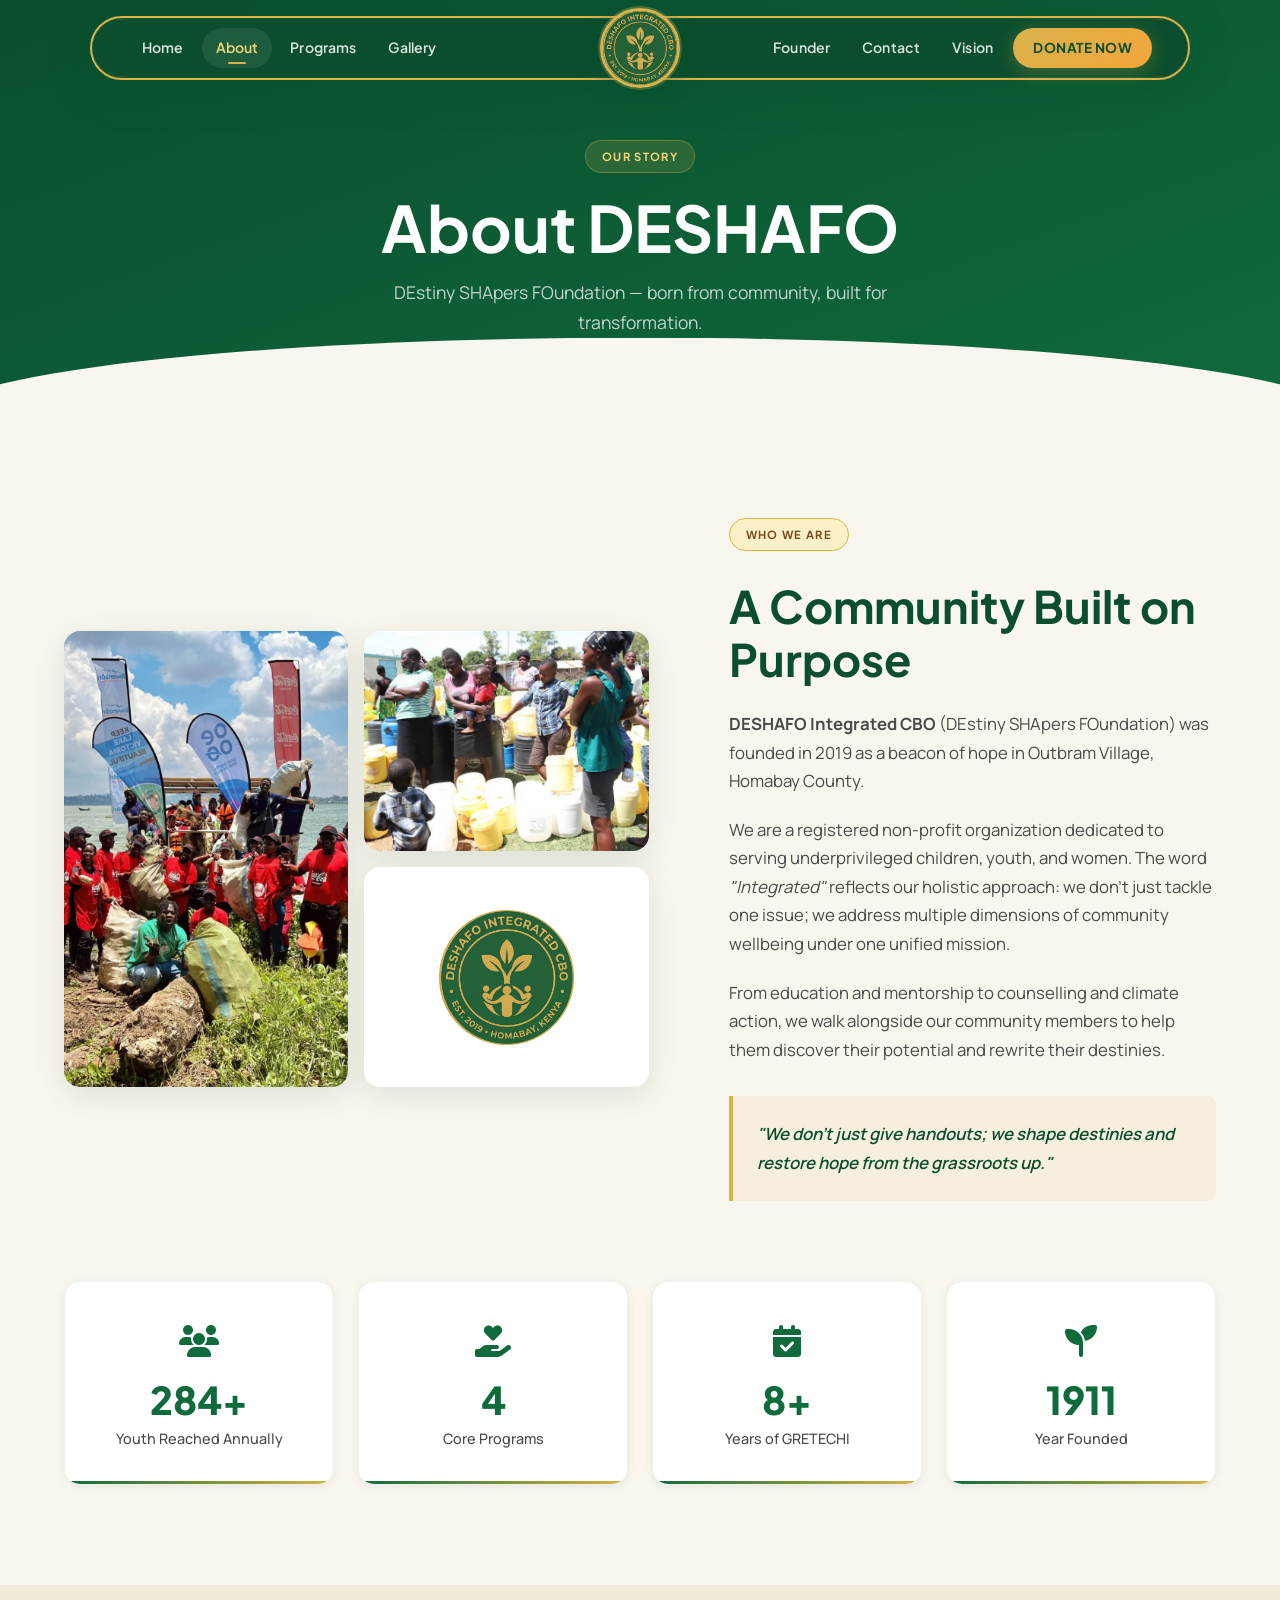
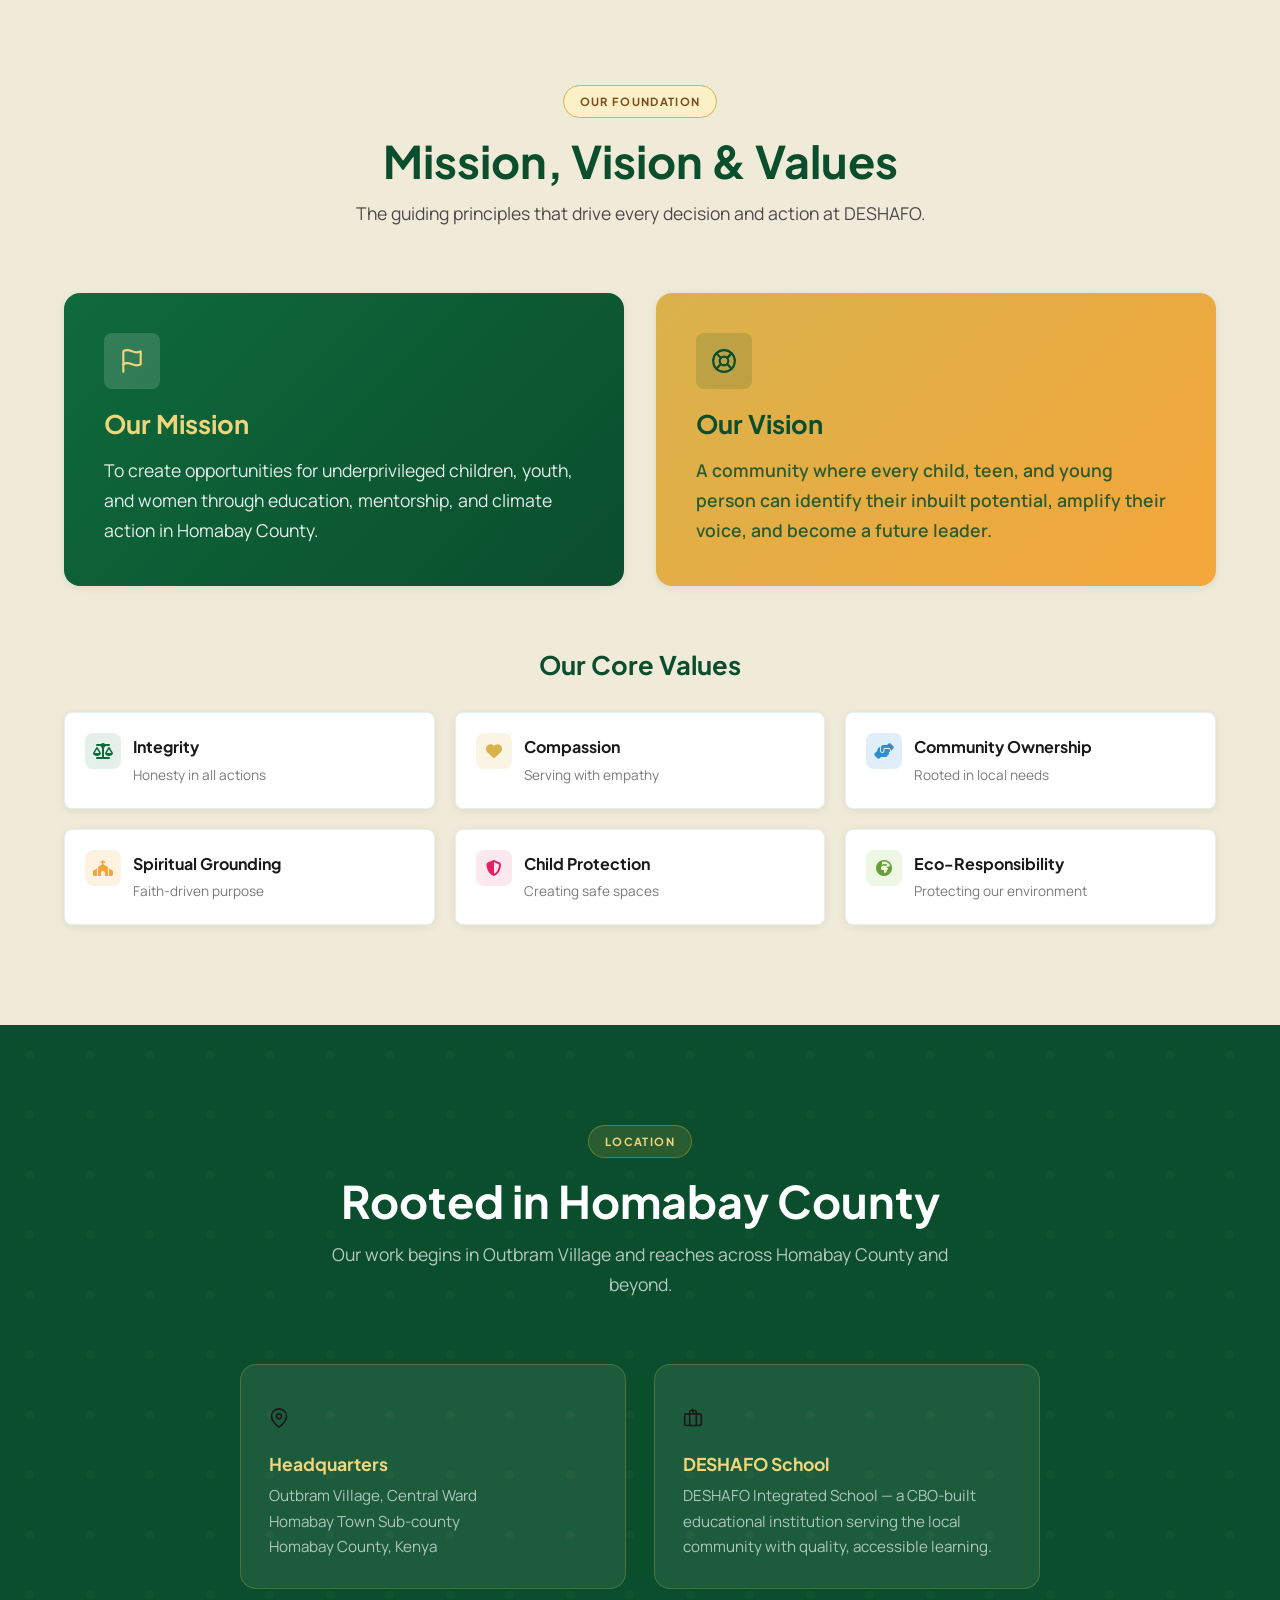
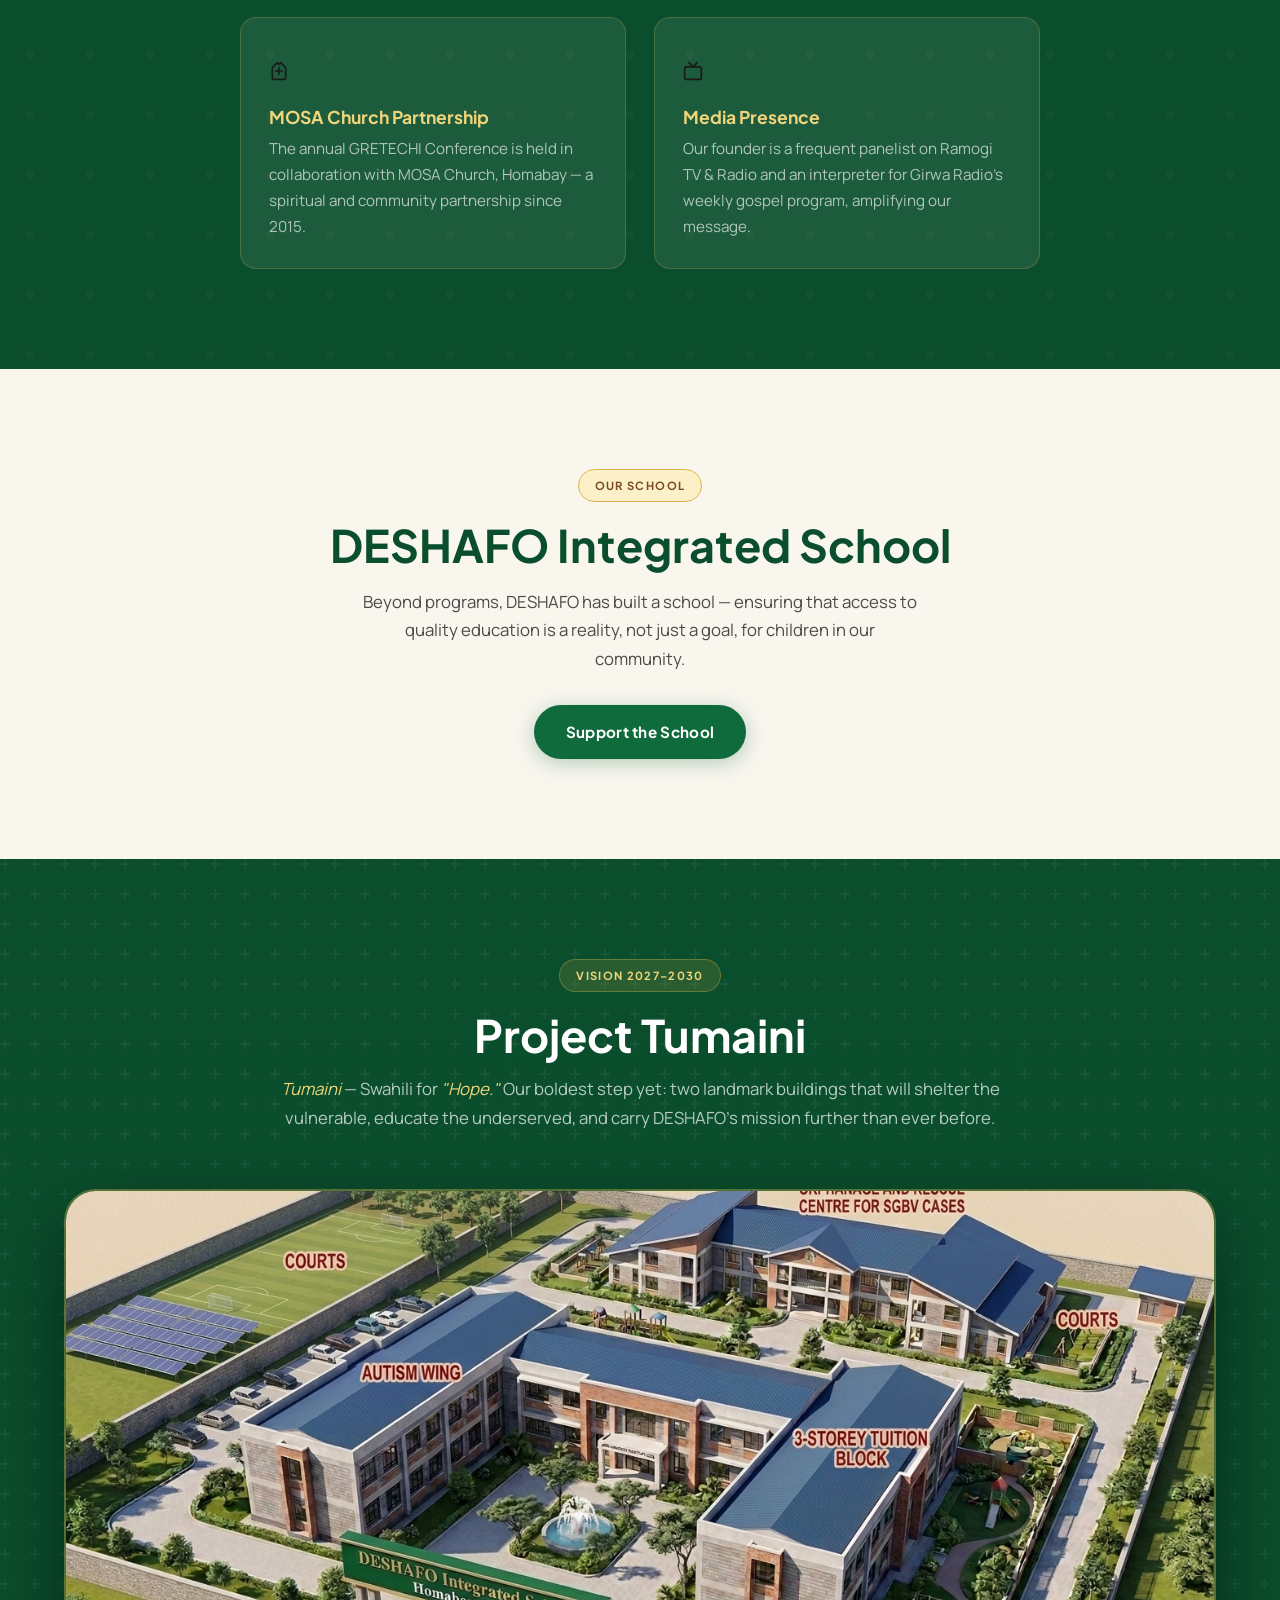
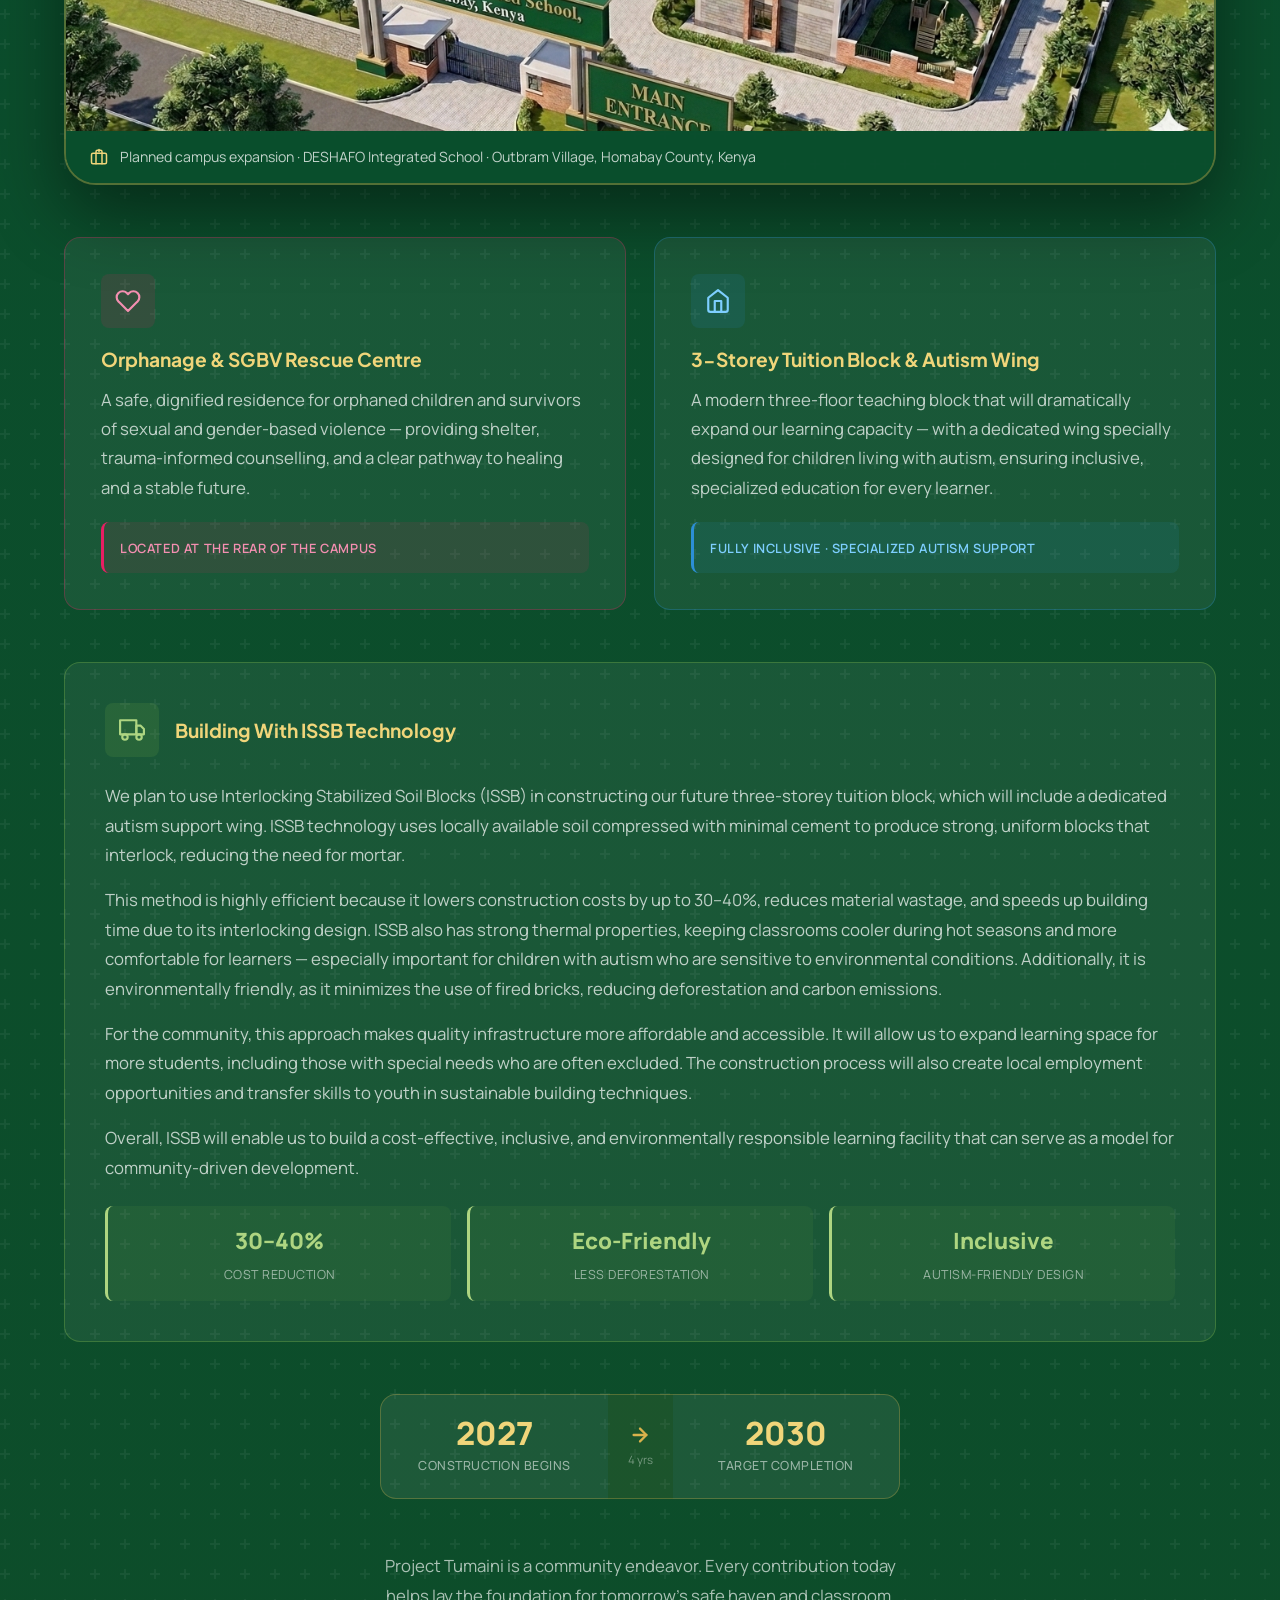
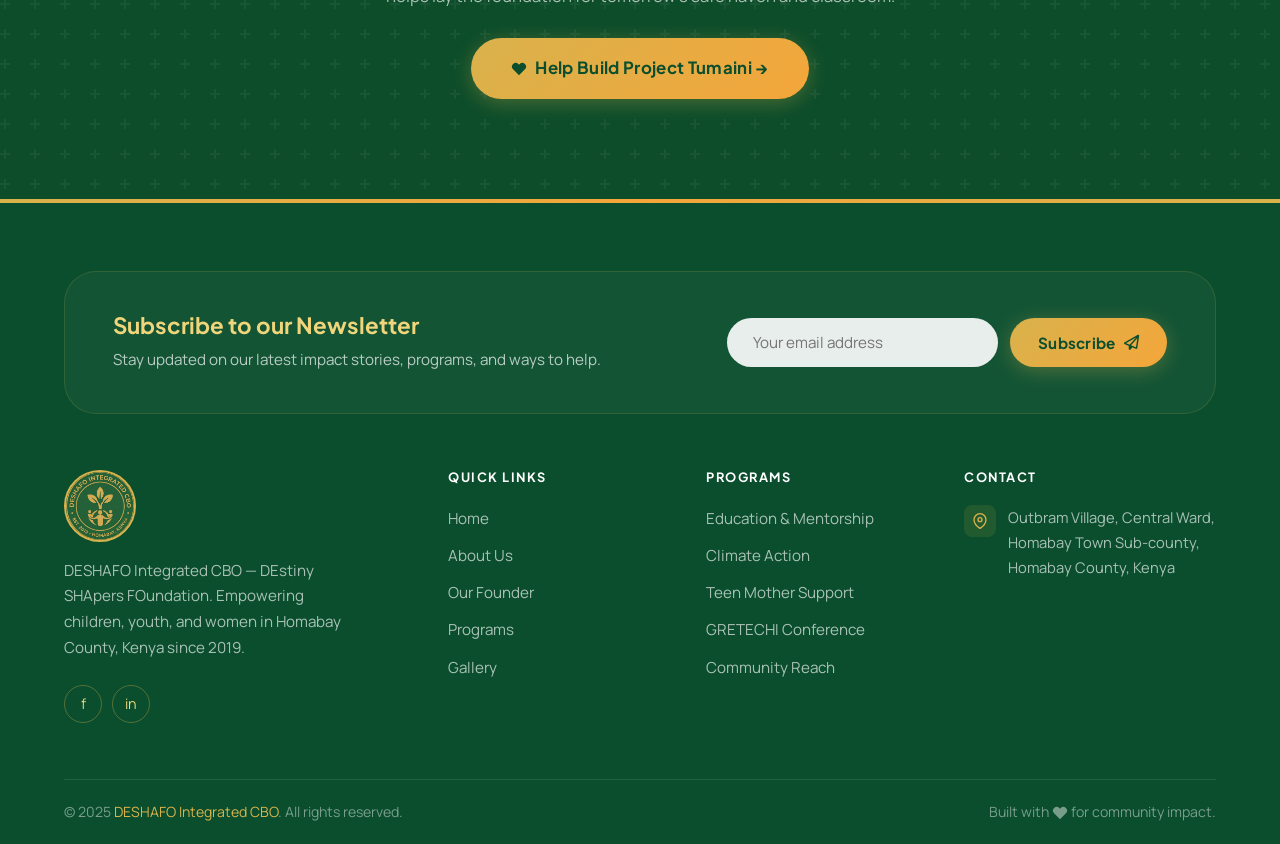
==== about.html @ aace39a4 "favicon" ====
<!DOCTYPE html>
<html lang="en">
<head>
  <meta charset="UTF-8" />
  <link rel="icon" type="image/png" href="assets/images/logo.png" />
  <meta name="viewport" content="width=device-width, initial-scale=1.0" />
  <title>About Us — DESHAFO Integrated CBO</title>
  <link rel="stylesheet" href="css/style.css?v=20250425" />
  <link rel="stylesheet" href="https://cdnjs.cloudflare.com/ajax/libs/font-awesome/6.5.0/css/all.min.css" integrity="sha512-Avb2QiuDEEvB4bZJYdft2mNjVShBftLdPG8FJ0V7irTLQ8Uo0qcPxh4Plq7G5tGm0rU+1SPhVotteLpBERwTkw==" crossorigin="anonymous" referrerpolicy="no-referrer" />
  <style>
    /* Mobile responsive overrides */
    @media (max-width: 768px) {
      .about-grid {
        grid-template-columns: 1fr !important;
        gap: 40px !important;
      }
      .about-img-wrap {
        order: -1;
        max-width: 400px;
        margin: 0 auto;
      }
      .polaroid-strip {
        gap: 10px;
      }
      .polaroid {
        width: 48%;
        transform: rotate(0) !important;
      }
      .polaroid-1, .polaroid-2, .polaroid-3 {
        margin: 0;
      }
      .about-text {
        text-align: left;
      }
      [style*="display:grid;grid-template-columns:repeat(3,1fr)"] {
        grid-template-columns: 1fr !important;
        gap: 16px !important;
      }
      [style*="display:grid;grid-template-columns:repeat(2,1fr)"] {
        grid-template-columns: 1fr !important;
        gap: 20px !important;
      }
      .tumaini-timeline {
        flex-direction: column !important;
      }
      .tumaini-timeline > div:first-child {
        border-radius: var(--radius-md) var(--radius-md) 0 0 !important;
        border-right: 1.5px solid rgba(217,178,76,0.3) !important;
        border-bottom: none !important;
      }
      .tumaini-timeline > div:last-child {
        border-radius: 0 0 var(--radius-md) var(--radius-md) !important;
        border-left: 1.5px solid rgba(217,178,76,0.3) !important;
        border-top: none !important;
      }
      .mission-card {
        padding: 24px 20px;
      }
      p {
        line-height: 1.7;
      }
    }
  </style>
</head>
<body>

<!-- NAVBAR -->
<div class="navbar-wrapper">
  <nav class="navbar">
    <div class="nav-left">
      <a href="index.html">Home</a>
      <a href="about.html" class="active">About</a>
      <a href="programs.html">Programs</a>
      <a href="gallery.html">Gallery</a>
    </div>
    <div class="nav-logo"><a href="index.html"><img src="assets/images/logo.png" alt="DESHAFO" /></a></div>
    <div class="nav-right">
      <a href="founder.html">Founder</a>
      <a href="contact.html">Contact</a>
      <a href="#vision">Vision</a>
    </div>
    <div class="nav-auth">
      <a href="donations.html" class="btn btn-gold" style="padding:8px 20px;font-size:0.85rem;text-transform:uppercase;letter-spacing:0.5px;">Donate Now</a>
    </div>
    <div class="hamburger"><span></span><span></span><span></span></div>
  </nav>
</div>
<div class="mobile-nav">
  <img src="assets/images/logo.png" alt="DESHAFO" class="mobile-nav-logo" />
  <a href="index.html">Home</a><a href="about.html">About Us</a><a href="programs.html">Programs</a>
  <a href="gallery.html">Gallery</a><a href="donations.html">Donate</a><a href="contact.html">Contact</a>
  <a href="founder.html">Our Founder</a>
  <a href="#vision">Vision</a>
</div>

<!-- PAGE HEADER -->
<div class="page-header">
  <div class="container">
    <span class="badge">Our Story</span>
    <h1>About DESHAFO</h1>
    <p>DEstiny SHApers FOundation — born from community, built for transformation.</p>
  </div>
</div>

<!-- WHAT IS DESHAFO -->
<section class="section-pad" style="background:var(--ivory);">
  <div class="container">
    <div class="about-grid">
      <div class="about-images-wrap reveal">
        <div class="about-img-card large">
          <img src="assets/images/deshafoteens.jpeg" alt="Community Action" />
          <div class="img-overlay"><span class="img-tag">Community Action</span></div>
        </div>
        <div class="about-img-card">
          <img src="assets/images/community2.jpeg" alt="Water Project" />
          <div class="img-overlay"><span class="img-tag">Water Security</span></div>
        </div>
        <div class="about-img-card brand-logo" style="background:var(--white);display:flex;align-items:center;justify-content:center;">
          <img src="assets/images/logo.png" alt="DESHAFO Logo" style="width:70%;height:auto;object-fit:contain;" />
        </div>
      </div>
      <div class="about-text reveal reveal-delay-1">
        <span class="badge">Who We Are</span>
        <h2>A Community Built on Purpose</h2>
        <p><strong>DESHAFO Integrated CBO</strong> (DEstiny SHApers FOundation) was founded in 2019 as a beacon of hope in Outbram Village, Homabay County.</p>
        <p>We are a registered non-profit organization dedicated to serving underprivileged children, youth, and women. The word <em>"Integrated"</em> reflects our holistic approach: we don't just tackle one issue; we address multiple dimensions of community wellbeing under one unified mission.</p>
        <p>From education and mentorship to counselling and climate action, we walk alongside our community members to help them discover their potential and rewrite their destinies.</p>
        <div style="margin-top:32px;padding:24px;background:rgba(217,178,76,0.1);border-left:4px solid var(--gold);border-radius:0 var(--radius-sm) var(--radius-sm) 0;">
          <p style="margin:0;font-size:1.05rem;color:var(--green-deep);font-style:italic;font-weight:600;">"We don't just give handouts; we shape destinies and restore hope from the grassroots up."</p>
        </div>
      </div>
    </div>

    <!-- Impact Stats -->
    <div class="impact-grid reveal" style="margin-top: 80px;">
      <div class="impact-card" style="padding:32px 20px;">
        <div class="i-icon" style="color:var(--green);font-size:2rem;margin-bottom:12px;"><i class="fa-solid fa-users"></i></div>
        <div class="i-num count-up" data-target="300" data-suffix="+">300+</div>
        <div class="i-label">Youth Reached Annually</div>
      </div>
      <div class="impact-card" style="padding:32px 20px;">
        <div class="i-icon" style="color:var(--green);font-size:2rem;margin-bottom:12px;"><i class="fa-solid fa-hand-holding-heart"></i></div>
        <div class="i-num count-up" data-target="5" data-suffix="">5</div>
        <div class="i-label">Core Programs</div>
      </div>
      <div class="impact-card" style="padding:32px 20px;">
        <div class="i-icon" style="color:var(--green);font-size:2rem;margin-bottom:12px;"><i class="fa-solid fa-calendar-check"></i></div>
        <div class="i-num count-up" data-target="9" data-suffix="+">9+</div>
        <div class="i-label">Years of GRETECHI</div>
      </div>
      <div class="impact-card" style="padding:32px 20px;">
        <div class="i-icon" style="color:var(--green);font-size:2rem;margin-bottom:12px;"><i class="fa-solid fa-seedling"></i></div>
        <div class="i-num count-up" data-target="2019" data-suffix="">2019</div>
        <div class="i-label">Year Founded</div>
      </div>
    </div>
  </div>
</section>

<!-- MISSION, VISION, VALUES -->
<section class="section-pad" style="background:var(--ivory-dark);">
  <div class="container">
    <div class="section-header reveal">
      <span class="badge">Our Foundation</span>
      <h2>Mission, Vision &amp; Values</h2>
      <p>The guiding principles that drive every decision and action at DESHAFO.</p>
    </div>
    
    <!-- Mission & Vision (2 Columns) -->
     <div style="display:grid;grid-template-columns:repeat(2,1fr);gap:32px;margin-bottom:64px;">
       <div class="mission-card reveal reveal-delay-1" style="background:linear-gradient(135deg, var(--green) 0%, var(--green-deep) 100%);color:var(--white);border:none;padding:40px;">
         <div class="card-icon" style="background:rgba(255,255,255,0.15);color:var(--gold-light);"><svg xmlns="http://www.w3.org/2000/svg" width="28" height="28" viewBox="0 0 24 24" fill="none" stroke="currentColor" stroke-width="2" stroke-linecap="round" stroke-linejoin="round"><path d="M4 15s1-1 4-1 5 2 8 2 4-1 4-1V3s-1 1-4 1-5-2-8-2-4 1-4 1z"/><line x1="4" y1="22" x2="4" y2="15"/></svg></div>
         <h3 style="color:var(--gold-light);font-size:1.6rem;margin-bottom:16px;">Our Mission</h3>
         <p style="color:rgba(255,255,255,0.9);font-size:1.1rem;line-height:1.7;">To create opportunities for underprivileged children, youth, and women through education, mentorship, and climate action in Homabay County.</p>
       </div>
       <div class="mission-card reveal reveal-delay-2" style="background:linear-gradient(135deg, var(--gold) 0%, var(--orange) 100%);color:var(--green-deep);border:none;padding:40px;">
         <div class="card-icon" style="background:rgba(10,78,45,0.15);color:var(--green-deep);"><svg xmlns="http://www.w3.org/2000/svg" width="28" height="28" viewBox="0 0 24 24" fill="none" stroke="currentColor" stroke-width="2" stroke-linecap="round" stroke-linejoin="round"><circle cx="12" cy="12" r="10"/><circle cx="12" cy="12" r="4"/><line x1="4.93" y1="4.93" x2="9.17" y2="9.17"/><line x1="14.83" y1="14.83" x2="19.07" y2="19.07"/><line x1="14.83" y1="9.17" x2="19.07" y2="4.93"/><line x1="14.83" y1="9.17" x2="18.36" y2="5.64"/><line x1="4.93" y1="19.07" x2="9.17" y2="14.83"/></svg></div>
         <h3 style="color:var(--green-deep);font-size:1.6rem;margin-bottom:16px;">Our Vision</h3>
         <p style="color:rgba(10,78,45,0.85);font-size:1.1rem;font-weight:600;line-height:1.7;">A community where every child, teen, and young person can identify their inbuilt potential, amplify their voice, and become a future leader.</p>
       </div>
     </div>
     
     <!-- Core Values -->
     <h3 class="reveal" style="text-align:center;margin-bottom:32px;font-size:1.6rem;color:var(--green-deep);">Our Core Values</h3>
     <div style="display:grid;grid-template-columns:repeat(3,1fr);gap:20px;" class="reveal reveal-delay-3">
        <div class="about-value-item" style="padding:20px;">
          <div class="v-icon" style="background:rgba(15,106,60,0.1);color:var(--green);"><i class="fa-solid fa-scale-balanced"></i></div>
          <div><strong style="font-size:1rem;">Integrity</strong><span style="font-size:0.85rem;">Honesty in all actions</span></div>
        </div>
        <div class="about-value-item" style="padding:20px;">
          <div class="v-icon" style="background:rgba(217,178,76,0.15);color:var(--gold);"><i class="fa-solid fa-heart"></i></div>
          <div><strong style="font-size:1rem;">Compassion</strong><span style="font-size:0.85rem;">Serving with empathy</span></div>
        </div>
        <div class="about-value-item" style="padding:20px;">
          <div class="v-icon" style="background:rgba(44,143,214,0.15);color:var(--blue);"><i class="fa-solid fa-handshake-angle"></i></div>
          <div><strong style="font-size:1rem;">Community Ownership</strong><span style="font-size:0.85rem;">Rooted in local needs</span></div>
        </div>
        <div class="about-value-item" style="padding:20px;">
          <div class="v-icon" style="background:rgba(244,166,58,0.15);color:var(--orange);"><i class="fa-solid fa-church"></i></div>
          <div><strong style="font-size:1rem;">Spiritual Grounding</strong><span style="font-size:0.85rem;">Faith-driven purpose</span></div>
        </div>
        <div class="about-value-item" style="padding:20px;">
          <div class="v-icon" style="background:rgba(233,30,99,0.1);color:#e91e63;"><i class="fa-solid fa-shield-halved"></i></div>
          <div><strong style="font-size:1rem;">Child Protection</strong><span style="font-size:0.85rem;">Creating safe spaces</span></div>
        </div>
        <div class="about-value-item" style="padding:20px;">
          <div class="v-icon" style="background:rgba(139,195,74,0.15);color:#689f38;"><i class="fa-solid fa-earth-africa"></i></div>
          <div><strong style="font-size:1rem;">Eco-Responsibility</strong><span style="font-size:0.85rem;">Protecting our environment</span></div>
        </div>
     </div>
  </div>
</section>

<!-- WHERE WE OPERATE -->
<section class="section-pad founder-section">
  <div class="container" style="position:relative;z-index:1;">
    <div class="section-header reveal" style="text-align:center;max-width:640px;margin:0 auto 64px;">
      <span class="badge" style="background:rgba(217,178,76,0.15);color:var(--gold-light);border-color:rgba(217,178,76,0.35);">Location</span>
      <h2 style="color:var(--white);">Rooted in Homabay County</h2>
      <p style="color:rgba(255,255,255,0.7);">Our work begins in Outbram Village and reaches across Homabay County and beyond.</p>
    </div>
    <div style="display:grid;grid-template-columns:repeat(2,1fr);gap:28px;max-width:800px;margin:0 auto;">
      <div style="background:rgba(255,255,255,0.08);border:1.5px solid rgba(217,178,76,0.25);border-radius:var(--radius-md);padding:28px;" class="reveal reveal-delay-1">
        <div style="font-size:1.8rem;margin-bottom:12px;"><svg xmlns="http://www.w3.org/2000/svg" width="20" height="20" viewBox="0 0 24 24" fill="none" stroke="currentColor" stroke-width="2" stroke-linecap="round" stroke-linejoin="round"><path d="M21 10c0 7-9 13-9 13s-9-6-9-13a9 9 0 0 1 18 0z"/><circle cx="12" cy="10" r="3"/></svg></div>
        <h4 style="color:var(--gold-light);margin-bottom:8px;">Headquarters</h4>
        <p style="color:rgba(255,255,255,0.65);font-size:0.95rem;">Outbram Village, Central Ward<br/>Homabay Town Sub-county<br/>Homabay County, Kenya</p>
      </div>
      <div style="background:rgba(255,255,255,0.08);border:1.5px solid rgba(217,178,76,0.25);border-radius:var(--radius-md);padding:28px;" class="reveal reveal-delay-2">
        <div style="font-size:1.8rem;margin-bottom:12px;"><svg xmlns="http://www.w3.org/2000/svg" width="20" height="20" viewBox="0 0 24 24" fill="none" stroke="currentColor" stroke-width="2" stroke-linecap="round" stroke-linejoin="round"><rect x="2" y="7" width="20" height="14" rx="2"/><path d="M16 21V5a2 2 0 0 0-2-2h-4a2 2 0 0 0-2 2v16"/><path d="M12 2v3"/></svg></div>
        <h4 style="color:var(--gold-light);margin-bottom:8px;">DESHAFO School</h4>
        <p style="color:rgba(255,255,255,0.65);font-size:0.95rem;">DESHAFO Integrated School — a CBO-built educational institution serving the local community with quality, accessible learning.</p>
      </div>
      <div style="background:rgba(255,255,255,0.08);border:1.5px solid rgba(217,178,76,0.25);border-radius:var(--radius-md);padding:28px;" class="reveal reveal-delay-3">
        <div style="font-size:1.8rem;margin-bottom:12px;"><svg xmlns="http://www.w3.org/2000/svg" width="20" height="20" viewBox="0 0 24 24" fill="none" stroke="currentColor" stroke-width="2" stroke-linecap="round" stroke-linejoin="round"><path d="M18 22H6a2 2 0 0 1-2-2V8l6-6 2 2 2-2 6 6v12a2 2 0 0 1-2 2z"/><path d="M12 8v8"/><path d="M8 12h8"/></svg></div>
        <h4 style="color:var(--gold-light);margin-bottom:8px;">MOSA Church Partnership</h4>
        <p style="color:rgba(255,255,255,0.65);font-size:0.95rem;">The annual GRETECHI Conference is held in collaboration with MOSA Church, Homabay — a spiritual and community partnership since 2015.</p>
      </div>
      <div style="background:rgba(255,255,255,0.08);border:1.5px solid rgba(217,178,76,0.25);border-radius:var(--radius-md);padding:28px;" class="reveal reveal-delay-4">
        <div style="font-size:1.8rem;margin-bottom:12px;"><svg xmlns="http://www.w3.org/2000/svg" width="20" height="20" viewBox="0 0 24 24" fill="none" stroke="currentColor" stroke-width="2" stroke-linecap="round" stroke-linejoin="round"><rect x="2" y="7" width="20" height="15" rx="2" ry="2"/><polyline points="17 2 12 7 7 2"/></svg></div>
        <h4 style="color:var(--gold-light);margin-bottom:8px;">Media Presence</h4>
        <p style="color:rgba(255,255,255,0.65);font-size:0.95rem;">Our founder is a frequent panelist on Ramogi TV &amp; Radio and an interpreter for Girwa Radio's weekly gospel program, amplifying our message.</p>
      </div>
    </div>
  </div>
</section>

<!-- DESHAFO SCHOOL CTA -->
<section class="section-pad" style="background:var(--ivory);">
  <div class="container" style="text-align:center;">
    <div class="reveal">
      <span class="badge">Our School</span>
      <h2>DESHAFO Integrated School</h2>
      <p style="max-width:560px;margin:16px auto 32px;">Beyond programs, DESHAFO has built a school — ensuring that access to quality education is a reality, not just a goal, for children in our community.</p>
      <a href="donations.html" class="btn btn-primary">Support the School</a>
    </div>
  </div>
</section>


<!-- PROJECT TUMAINI 2030 -->
<section  id="vision" class="section-pad" style="background:linear-gradient(180deg,var(--green-deep) 0%,#0d4d2a 100%);position:relative;overflow:hidden;">
  <div style="position:absolute;top:0;left:0;width:100%;height:100%;opacity:0.05;background:url('data:image/svg+xml,%3Csvg width=\'60\' height=\'60\' viewBox=\'0 0 60 60\' xmlns=\'http://www.w3.org/2000/svg\'%3E%3Cg fill=\'none\' fill-rule=\'evenodd\'%3E%3Cg fill=\'%23ffffff\' fill-opacity=\'1\'%3E%3Cpath d=\'M36 34v-4h-2v4h-4v2h4v4h2v-4h4v-2h-4zm0-30V0h-2v4h-4v2h4v4h2V6h4V4h-4zM6 34v-4H4v4H0v2h4v4h2v-4h4v-2H6zM6 4V0H4v4H0v2h4v4h2V6h4V4H6z\'/%3E%3C/g%3E%3C/g%3E%3C/svg%3E');pointer-events:none;"></div>

  <div class="container"  style="position:relative;z-index:1;">

    <!-- Section Header -->
    <div class="section-header reveal" style="text-align:center;max-width:720px;margin:0 auto 56px;">
      <span class="badge" style="background:rgba(217,178,76,0.15);color:var(--gold-light);border-color:rgba(217,178,76,0.35);">Vision 2027–2030</span>
      <h2 style="color:var(--white);">Project Tumaini</h2>
      <p style="color:rgba(255,255,255,0.7);font-size:1.05rem;line-height:1.75;"><em style="color:var(--gold-light);">Tumaini</em> — Swahili for <em style="color:var(--gold-light);">"Hope."</em> Our boldest step yet: two landmark buildings that will shelter the vulnerable, educate the underserved, and carry DESHAFO's mission further than ever before.</p>
    </div>

    <!-- Project Image -->
    <div class="reveal" style="border-radius:var(--radius-lg);overflow:hidden;border:2px solid rgba(217,178,76,0.35);margin-bottom:52px;box-shadow:0 28px 72px rgba(0,0,0,0.45);">
      <img src="assets/images/project.png" alt="Project Tumaini — Planned campus expansion for DESHAFO Integrated School, Homabay" style="width:100%;display:block;max-height:540px;object-fit:cover;" loading="lazy" />
      <div style="background:rgba(10,78,45,0.95);padding:14px 24px;display:flex;align-items:center;gap:12px;">
        <svg xmlns="http://www.w3.org/2000/svg" width="18" height="18" viewBox="0 0 24 24" fill="none" stroke="var(--gold-light)" stroke-width="2" stroke-linecap="round" stroke-linejoin="round" style="flex-shrink:0;"><rect x="2" y="7" width="20" height="14" rx="2"/><path d="M16 21V5a2 2 0 0 0-2-2h-4a2 2 0 0 0-2 2v16"/><path d="M12 2v3"/></svg>
        <span style="color:rgba(255,255,255,0.75);font-size:0.88rem;">Planned campus expansion · DESHAFO Integrated School · Outbram Village, Homabay County, Kenya</span>
      </div>
    </div>

    <!-- Two Building Cards -->
    <div style="display:grid;grid-template-columns:repeat(2,1fr);gap:28px;margin-bottom:52px;">

      <!-- Card 1: Orphanage & SGBV Rescue Centre -->
      <div class="reveal reveal-delay-1" style="background:rgba(255,255,255,0.06);border:1.5px solid rgba(233,30,99,0.3);border-radius:var(--radius-md);padding:36px;">
        <div style="width:54px;height:54px;background:rgba(233,30,99,0.12);border-radius:var(--radius-sm);display:flex;align-items:center;justify-content:center;margin-bottom:20px;">
          <svg xmlns="http://www.w3.org/2000/svg" width="26" height="26" viewBox="0 0 24 24" fill="none" stroke="#f48fb1" stroke-width="2" stroke-linecap="round" stroke-linejoin="round"><path d="M20.84 4.61a5.5 5.5 0 0 0-7.78 0L12 5.67l-1.06-1.06a5.5 5.5 0 0 0-7.78 7.78l1.06 1.06L12 21.23l7.78-7.78 1.06-1.06a5.5 5.5 0 0 0 0-7.78z"/></svg>
        </div>
        <h3 style="color:var(--gold-light);font-size:1.2rem;margin-bottom:14px;">Orphanage &amp; SGBV Rescue Centre</h3>
        <p style="color:rgba(255,255,255,0.72);line-height:1.75;margin-bottom:20px;">A safe, dignified residence for orphaned children and survivors of sexual and gender-based violence — providing shelter, trauma-informed counselling, and a clear pathway to healing and a stable future.</p>
        <div style="padding:12px 16px;background:rgba(233,30,99,0.1);border-radius:var(--radius-sm);border-left:3px solid #e91e63;">
          <span style="font-size:0.8rem;color:#f48fb1;font-weight:600;text-transform:uppercase;letter-spacing:0.6px;">Located at the rear of the campus</span>
        </div>
      </div>

      <!-- Card 2: 3-Storey Tuition Block & Autism Wing -->
      <div class="reveal reveal-delay-2" style="background:rgba(255,255,255,0.06);border:1.5px solid rgba(44,143,214,0.3);border-radius:var(--radius-md);padding:36px;">
        <div style="width:54px;height:54px;background:rgba(44,143,214,0.12);border-radius:var(--radius-sm);display:flex;align-items:center;justify-content:center;margin-bottom:20px;">
          <svg xmlns="http://www.w3.org/2000/svg" width="26" height="26" viewBox="0 0 24 24" fill="none" stroke="#7ecfff" stroke-width="2" stroke-linecap="round" stroke-linejoin="round"><path d="M3 9l9-7 9 7v11a2 2 0 0 1-2 2H5a2 2 0 0 1-2-2z"/><polyline points="9 22 9 12 15 12 15 22"/></svg>
        </div>
        <h3 style="color:var(--gold-light);font-size:1.2rem;margin-bottom:14px;">3-Storey Tuition Block &amp; Autism Wing</h3>
        <p style="color:rgba(255,255,255,0.72);line-height:1.75;margin-bottom:20px;">A modern three-floor teaching block that will dramatically expand our learning capacity — with a dedicated wing specially designed for children living with autism, ensuring inclusive, specialized education for every learner.</p>
        <div style="padding:12px 16px;background:rgba(44,143,214,0.1);border-radius:var(--radius-sm);border-left:3px solid var(--blue);">
          <span style="font-size:0.8rem;color:#7ecfff;font-weight:600;text-transform:uppercase;letter-spacing:0.6px;">Fully inclusive · Specialized autism support</span>
        </div>
      </div>
    </div>

    <!-- ISSB Construction Technology -->
    <div class="reveal" style="background:rgba(255,255,255,0.06);border:1.5px solid rgba(139,195,74,0.3);border-radius:var(--radius-md);padding:40px;margin-bottom:52px;">
      <div style="display:flex;align-items:center;gap:16px;margin-bottom:24px;">
        <div style="width:54px;height:54px;background:rgba(139,195,74,0.12);border-radius:var(--radius-sm);display:flex;align-items:center;justify-content:center;flex-shrink:0;">
          <svg xmlns="http://www.w3.org/2000/svg" width="26" height="26" viewBox="0 0 24 24" fill="none" stroke="#aed581" stroke-width="2" stroke-linecap="round" stroke-linejoin="round"><rect x="1" y="3" width="15" height="13"/><polygon points="16 8 20 8 23 11 23 16 16 16 16 8"/><circle cx="5.5" cy="18.5" r="2.5"/><circle cx="18.5" cy="18.5" r="2.5"/></svg>
        </div>
        <h3 style="color:var(--gold-light);font-size:1.2rem;margin:0;">Building With ISSB Technology</h3>
      </div>
      <p style="color:rgba(255,255,255,0.72);line-height:1.75;margin-bottom:16px;">We plan to use Interlocking Stabilized Soil Blocks (ISSB) in constructing our future three-storey tuition block, which will include a dedicated autism support wing. ISSB technology uses locally available soil compressed with minimal cement to produce strong, uniform blocks that interlock, reducing the need for mortar.</p>
      <p style="color:rgba(255,255,255,0.72);line-height:1.75;margin-bottom:16px;">This method is highly efficient because it lowers construction costs by up to 30–40%, reduces material wastage, and speeds up building time due to its interlocking design. ISSB also has strong thermal properties, keeping classrooms cooler during hot seasons and more comfortable for learners — especially important for children with autism who are sensitive to environmental conditions. Additionally, it is environmentally friendly, as it minimizes the use of fired bricks, reducing deforestation and carbon emissions.</p>
      <p style="color:rgba(255,255,255,0.72);line-height:1.75;margin-bottom:16px;">For the community, this approach makes quality infrastructure more affordable and accessible. It will allow us to expand learning space for more students, including those with special needs who are often excluded. The construction process will also create local employment opportunities and transfer skills to youth in sustainable building techniques.</p>
      <p style="color:rgba(255,255,255,0.72);line-height:1.75;margin-bottom:24px;">Overall, ISSB will enable us to build a cost-effective, inclusive, and environmentally responsible learning facility that can serve as a model for community-driven development.</p>
      <div style="display:grid;grid-template-columns:repeat(3,1fr);gap:16px;">
        <div style="padding:16px;background:rgba(139,195,74,0.08);border-radius:var(--radius-sm);border-left:3px solid #aed581;text-align:center;">
          <div style="font-size:1.4rem;font-weight:800;color:#aed581;">30–40%</div>
          <div style="font-size:0.78rem;color:rgba(255,255,255,0.55);margin-top:4px;text-transform:uppercase;letter-spacing:0.5px;">Cost Reduction</div>
        </div>
        <div style="padding:16px;background:rgba(139,195,74,0.08);border-radius:var(--radius-sm);border-left:3px solid #aed581;text-align:center;">
          <div style="font-size:1.4rem;font-weight:800;color:#aed581;">Eco-Friendly</div>
          <div style="font-size:0.78rem;color:rgba(255,255,255,0.55);margin-top:4px;text-transform:uppercase;letter-spacing:0.5px;">Less Deforestation</div>
        </div>
        <div style="padding:16px;background:rgba(139,195,74,0.08);border-radius:var(--radius-sm);border-left:3px solid #aed581;text-align:center;">
          <div style="font-size:1.4rem;font-weight:800;color:#aed581;">Inclusive</div>
          <div style="font-size:0.78rem;color:rgba(255,255,255,0.55);margin-top:4px;text-transform:uppercase;letter-spacing:0.5px;">Autism-Friendly Design</div>
        </div>
      </div>
    </div>

    <!-- Timeline bar -->
    <div class="reveal" style="display:flex;justify-content:center;align-items:stretch;margin-bottom:52px;max-width:520px;margin-left:auto;margin-right:auto;">
      <div style="flex:1;text-align:center;padding:22px 28px;background:rgba(255,255,255,0.07);border:1.5px solid rgba(217,178,76,0.3);border-right:none;border-radius:var(--radius-md) 0 0 var(--radius-md);">
        <div style="font-size:2rem;font-weight:800;color:var(--gold-light);line-height:1;">2027</div>
        <div style="font-size:0.78rem;color:rgba(255,255,255,0.55);margin-top:6px;font-weight:500;text-transform:uppercase;letter-spacing:0.5px;">Construction Begins</div>
      </div>
      <div style="display:flex;flex-direction:column;align-items:center;justify-content:center;padding:22px 20px;background:rgba(217,178,76,0.07);border-top:1.5px solid rgba(217,178,76,0.3);border-bottom:1.5px solid rgba(217,178,76,0.3);">
        <svg xmlns="http://www.w3.org/2000/svg" width="22" height="22" viewBox="0 0 24 24" fill="none" stroke="var(--gold)" stroke-width="2.5" stroke-linecap="round" stroke-linejoin="round"><line x1="5" y1="12" x2="19" y2="12"/><polyline points="12 5 19 12 12 19"/></svg>
        <div style="font-size:0.72rem;color:rgba(255,255,255,0.4);margin-top:4px;">4 yrs</div>
      </div>
      <div style="flex:1;text-align:center;padding:22px 28px;background:rgba(255,255,255,0.07);border:1.5px solid rgba(217,178,76,0.3);border-left:none;border-radius:0 var(--radius-md) var(--radius-md) 0;">
        <div style="font-size:2rem;font-weight:800;color:var(--gold-light);line-height:1;">2030</div>
        <div style="font-size:0.78rem;color:rgba(255,255,255,0.55);margin-top:6px;font-weight:500;text-transform:uppercase;letter-spacing:0.5px;">Target Completion</div>
      </div>
    </div>

    <!-- CTA -->
    <div class="reveal" style="text-align:center;">
      <p style="color:rgba(255,255,255,0.65);max-width:520px;margin:0 auto 28px;line-height:1.75;">Project Tumaini is a community endeavor. Every contribution today helps lay the foundation for tomorrow's safe haven and classroom.</p>
      <a href="donations.html" class="btn btn-gold" style="font-size:1.05rem;padding:16px 40px;">
        <svg xmlns="http://www.w3.org/2000/svg" width="16" height="16" viewBox="0 0 24 24" fill="currentColor" stroke="none" style="flex-shrink:0;"><path d="M20.84 4.61a5.5 5.5 0 0 0-7.78 0L12 5.67l-1.06-1.06a5.5 5.5 0 0 0-7.78 7.78l1.06 1.06L12 21.23l7.78-7.78 1.06-1.06a5.5 5.5 0 0 0 0-7.78z"/></svg>
        Help Build Project Tumaini →
      </a>
    </div>

  </div>
</section>

<!-- FOOTER -->
<footer>
  <div class="container">
    <div class="footer-newsletter reveal">
      <div class="footer-newsletter-text">
        <h3>Subscribe to our Newsletter</h3>
        <p>Stay updated on our latest impact stories, programs, and ways to help.</p>
      </div>
      <form action="https://formsubmit.co/deshafointergrated@gmail.com" method="POST" class="footer-newsletter-form">
        <input type="hidden" name="_subject" value="New Newsletter Subscriber!">
        <input type="text" name="_honey" style="display:none">
        <input type="email" name="email" placeholder="Your email address" required />
        <button type="submit" class="btn btn-gold" style="border-radius: var(--radius-pill); padding: 12px 28px;">Subscribe <i class="fa-regular fa-paper-plane"></i></button>
      </form>
    </div>
    <div class="footer-grid">
      <div class="footer-brand">
        <img src="assets/images/logo.png" alt="DESHAFO" style="width:72px;border-radius:50%;border:2px solid var(--gold);" />
        <p>DESHAFO Integrated CBO — DEstiny SHApers FOundation. Empowering children, youth, and women in Homabay County, Kenya since 2019.</p>
        <div class="social-links">
          <a href="https://www.facebook.com/iddyrolex" target="_blank">f</a>
          <a href="https://www.linkedin.com/in/rolex-ong-ute" target="_blank">in</a>
        </div>
      </div>
      <div class="footer-col"><h4>Quick Links</h4><ul><li><a href="index.html">Home</a></li><li><a href="about.html">About Us</a></li><li><a href="founder.html">Our Founder</a></li><li><a href="programs.html">Programs</a></li><li><a href="gallery.html">Gallery</a></li></ul></div>
       <div class="footer-col"><h4>Programs</h4><ul><li><a href="programs.html">Education &amp; Mentorship</a></li><li><a href="programs.html">Climate Action</a></li><li><a href="programs.html">Teen Mother Support</a></li><li><a href="programs.html">GRETECHI Conference</a></li><li><a href="programs.html">Community Reach</a></li></ul></div>
      <div class="footer-col"><h4>Contact</h4><div class="footer-contact-item"><div class="icon"><svg xmlns="http://www.w3.org/2000/svg" width="16" height="16" viewBox="0 0 24 24" fill="none" stroke="currentColor" stroke-width="2" stroke-linecap="round" stroke-linejoin="round"><path d="M21 10c0 7-9 13-9 13s-9-6-9-13a9 9 0 0 1 18 0z"/><circle cx="12" cy="10" r="3"/></svg></div><p>Outbram Village, Central Ward, Homabay Town Sub-county, Homabay County, Kenya</p></div></div>
    </div>
    <div class="footer-bottom">
      <p>© 2025 <span>DESHAFO Integrated CBO</span>. All rights reserved.</p>
      <p>Built with <svg xmlns="http://www.w3.org/2000/svg" width="16" height="16" viewBox="0 0 24 24" fill="currentColor" stroke="none" style="flex-shrink:0;vertical-align:middle;"><path d="M20.84 4.61a5.5 5.5 0 0 0-7.78 0L12 5.67l-1.06-1.06a5.5 5.5 0 0 0-7.78 7.78l1.06 1.06L12 21.23l7.78-7.78 1.06-1.06a5.5 5.5 0 0 0 0-7.78z"/></svg> for community impact.</p>
    </div>
  </div>
</footer>
<script src="js/main.js"></script>
</body>
</html>
---- css/style.css ----
/* ===================================================
   DESHAFO INTEGRATED CBO — Global Design System
   =================================================== */

@import url('https://fonts.googleapis.com/css2?family=Plus+Jakarta+Sans:wght@400;500;600;700;800&family=Manrope:wght@300;400;500;600&display=swap');

/* ── CSS Variables ── */
:root {
  --green:        #0F6A3C;
  --green-deep:   #0A4E2D;
  --green-mid:    #1a7a46;
  --gold:         #D9B24C;
  --gold-light:   #F0D57A;
  --gold-pale:    #FBF0C8;
  --orange:       #F4A63A;
  --brown:        #7A4B1F;
  --brown-light:  #A0662E;
  --blue:         #2C8FD6;
  --ivory:        #F9F6EE;
  --ivory-dark:   #F0EAD8;
  --text-dark:    #1A1A1A;
  --text-muted:   #4A4A4A;
  --text-light:   #7A7A7A;
  --white:        #FFFFFF;

  --radius-sm:    8px;
  --radius-md:    16px;
  --radius-lg:    32px;
  --radius-pill:  999px;

  --shadow-sm:    0 2px 8px rgba(10,78,45,0.08);
  --shadow-md:    0 8px 32px rgba(10,78,45,0.12);
  --shadow-lg:    0 20px 60px rgba(10,78,45,0.18);
  --shadow-gold:  0 4px 24px rgba(217,178,76,0.3);

  --transition:   all 0.3s cubic-bezier(0.4,0,0.2,1);

  --font-head:    'Plus Jakarta Sans', sans-serif;
  --font-body:    'Manrope', sans-serif;
}

/* ── Reset & Base ── */
*, *::before, *::after { box-sizing: border-box; margin: 0; padding: 0; }

html { scroll-behavior: smooth; }

body {
  font-family: var(--font-body);
  background: var(--ivory);
  color: var(--text-dark);
  line-height: 1.7;
  overflow-x: hidden;
  -webkit-text-size-adjust: 100%;
}

/* Base element styles */
img { max-width: 100%; display: block; }
a  { text-decoration: none; color: inherit; }
a:hover, a:focus, a:active, a:visited { text-decoration: none; }
ul { list-style: none; }

/* Ensure containers don't overflow on mobile */
.container {
  max-width: 1200px;
  margin: 0 auto;
  padding: 0 24px;
  box-sizing: border-box;
}

/* Mobile container padding adjustment */
@media (max-width: 768px) {
  .container {
    padding: 0 16px;
  }

  /* Mobile programs grid */
  .programs-grid {
    grid-template-columns: 1fr;
    gap: 20px;
    padding: 0;
  }

  .mission-grid {
    grid-template-columns: 1fr;
    gap: 20px;
  }
}

/* Prevent overflow from long unbreakable strings */
p, h1, h2, h3, h4, h5, li, .footer-contact-item p, .about-value-item span {
  word-wrap: break-word;
  overflow-wrap: break-word;
  hyphens: auto;
}

/* ── Typography ── */
h1,h2,h3,h4,h5 {
  font-family: var(--font-head);
  font-weight: 700;
  line-height: 1.2;
  color: var(--green-deep);
}

h1 { font-size: clamp(2.2rem, 5vw, 4rem); }
h2 { font-size: clamp(1.8rem, 3.5vw, 2.8rem); }
h3 { font-size: clamp(1.2rem, 2.5vw, 1.6rem); }
h4 { font-size: 1.1rem; }

/* Mobile heading adjustments */
@media (max-width: 768px) {
  h1 { font-size: clamp(1.8rem, 6vw, 2.5rem); }
  h2 { font-size: clamp(1.5rem, 5vw, 2rem); }
  h3 { font-size: clamp(1.1rem, 4vw, 1.3rem); }
}

p  { font-size: 1.05rem; color: var(--text-muted); }

/* ── Utility ── */
.container {
  max-width: 1200px;
  margin: 0 auto;
  padding: 0 24px;
}
.section-pad { padding: 100px 0; }
.section-pad-sm { padding: 64px 0; }

.text-gold  { color: var(--gold); }
.text-green { color: var(--green); }
.text-white { color: var(--white); }

.badge {
  display: inline-block;
  background: var(--gold-pale);
  color: var(--brown);
  border: 1px solid var(--gold);
  font-family: var(--font-head);
  font-size: 0.7rem;
  font-weight: 700;
  letter-spacing: 0.12em;
  text-transform: uppercase;
  padding: 6px 16px;
  border-radius: var(--radius-pill);
  margin-bottom: 16px;
}

.section-header {
  text-align: center;
  max-width: 640px;
  margin: 0 auto 64px;
}
.section-header p { margin-top: 12px; font-size: 1.1rem; }

/* ── Buttons ── */
.btn {
  display: inline-flex;
  align-items: center;
  gap: 8px;
  font-family: var(--font-head);
  font-weight: 700;
  font-size: 0.95rem;
  padding: 14px 32px;
  border-radius: var(--radius-pill);
  border: none;
  cursor: pointer;
  transition: var(--transition);
  letter-spacing: 0.02em;
  white-space: nowrap;
  text-decoration: none !important;
  position: relative;
  overflow: hidden;
  z-index: 1;
}
.btn::before {
  content: '';
  position: absolute;
  inset: 0;
  background: linear-gradient(180deg, rgba(255,255,255,0.15) 0%, transparent 50%);
  z-index: -1;
  opacity: 0;
  transition: opacity 0.3s ease;
}
.btn:hover::before {
  opacity: 1;
}
.btn-primary {
  background: var(--green);
  color: var(--white);
  box-shadow: 0 4px 20px rgba(15,106,60,0.3);
}
.btn-primary:hover {
  background: var(--green-deep);
  transform: translateY(-2px);
  box-shadow: 0 8px 28px rgba(15,106,60,0.4);
  text-decoration: none !important;
}
.btn-primary:active {
  transform: translateY(0);
}
.btn-gold {
  background: linear-gradient(135deg, var(--gold) 0%, var(--orange) 100%);
  color: var(--green-deep);
  box-shadow: 0 4px 20px rgba(217,178,76,0.3);
}
.btn-gold:hover {
  transform: translateY(-2px);
  box-shadow: 0 8px 32px rgba(217,178,76,0.5);
  text-decoration: none !important;
}
.btn-gold:active {
  transform: translateY(0);
}
.btn-outline {
  background: transparent;
  color: var(--white);
  border: 2px solid rgba(255,255,255,0.6);
}
.btn-outline:hover {
  background: rgba(255,255,255,0.12);
  border-color: var(--white);
  text-decoration: none !important;
}
.btn-outline:active {
  background: rgba(255,255,255,0.2);
}

/* Focus states for accessibility */
.btn:focus-visible {
  outline: 2px solid var(--gold);
  outline-offset: 4px;
}

/* ── ===================== NAVBAR ===================== ── */
.navbar-wrapper {
  position: fixed;
  top: 0;
  left: 0;
  right: 0;
  z-index: 1000;
  padding: 16px 24px;
  pointer-events: none;
}

.navbar {
  pointer-events: all;
  max-width: 1100px;
  margin: 0 auto;
  background: var(--green-deep);
  border: 2px solid var(--gold);
  border-radius: var(--radius-pill);
  padding: 0 36px;
  height: 64px;
  display: flex;
  align-items: center;
  justify-content: space-between;
  box-shadow: 0 8px 40px rgba(10,78,45,0.4), 0 0 0 1px rgba(217,178,76,0.1) inset;
  position: relative;
  transition: var(--transition);
}

.navbar.scrolled {
  background: rgba(10,78,45,0.97);
  backdrop-filter: blur(12px);
  box-shadow: 0 12px 48px rgba(10,78,45,0.5);
}

/* Logo center piece */
.nav-logo {
  position: absolute;
  left: 50%;
  top: 50%;
  transform: translate(-50%, -50%);
  z-index: 10;
}
.nav-logo a {
  display: flex;
  align-items: center;
  justify-content: center;
}
.nav-logo img {
   width: 80px;
   height: 80px;
   border-radius: 50%;
   border: 3px solid var(--gold);
   box-shadow: 0 4px 20px rgba(10,78,45,0.5), 0 0 0 2px rgba(240,213,122,0.3);
   object-fit: cover;
   aspect-ratio: 1;
   transition: var(--transition);
   image-rendering: high-quality;
   -webkit-font-smoothing: antialiased;
   display: block;
 }
.nav-logo img:hover {
  transform: scale(1.06);
  box-shadow: var(--shadow-gold), 0 0 0 3px rgba(217,178,76,0.4);
}

/* Nav links */
.nav-left,
.nav-right {
  display: flex;
  align-items: center;
  gap: 4px;
  flex: 1;
}
.nav-right { justify-content: flex-end; }

.nav-left a,
.nav-right a {
  font-family: var(--font-head);
  font-weight: 600;
  font-size: 0.88rem;
  color: rgba(255,255,255,0.85);
  padding: 8px 14px;
  border-radius: var(--radius-pill);
  transition: var(--transition);
  letter-spacing: 0.01em;
  position: relative;
}
.nav-left a:hover,
.nav-right a:hover,
.nav-left a.active,
.nav-right a.active {
  color: var(--gold-light);
  background: rgba(255,255,255,0.08);
}
.nav-left a.active::after,
.nav-right a.active::after {
  content: '';
  position: absolute;
  bottom: 4px;
  left: 50%;
  transform: translateX(-50%);
  width: 18px;
  height: 2px;
  background: var(--gold);
  border-radius: 2px;
}

/* Auth buttons */
.nav-auth {
  display: flex;
  align-items: center;
  gap: 8px;
  margin-left: 6px;
}
.nav-auth .btn-login {
  font-family: var(--font-head);
  font-weight: 700;
  font-size: 0.82rem;
  color: var(--gold-light);
  padding: 7px 16px;
  border-radius: var(--radius-pill);
  border: 1.5px solid rgba(217,178,76,0.5);
  transition: var(--transition);
  cursor: pointer;
  letter-spacing: 0.02em;
}
.nav-auth .btn-login:hover { border-color: var(--gold); background: rgba(217,178,76,0.1); }
.nav-auth .btn-signup {
  font-family: var(--font-head);
  font-weight: 700;
  font-size: 0.82rem;
  background: linear-gradient(135deg, var(--gold) 0%, var(--orange) 100%);
  color: var(--green-deep);
  padding: 7px 16px;
  border-radius: var(--radius-pill);
  transition: var(--transition);
  cursor: pointer;
  box-shadow: var(--shadow-gold);
}
.nav-auth .btn-signup:hover { transform: translateY(-1px); box-shadow: 0 6px 20px rgba(217,178,76,0.5); }

/* Hamburger */
.hamburger {
  display: none;
  flex-direction: column;
  gap: 5px;
  cursor: pointer;
  padding: 8px;
  z-index: 20;
}
.hamburger span {
  width: 22px;
  height: 2px;
  background: var(--gold-light);
  border-radius: 2px;
  transition: var(--transition);
  display: block;
}
.hamburger.open span:nth-child(1) { transform: rotate(45deg) translate(5px,5px); }
.hamburger.open span:nth-child(2) { opacity: 0; transform: scaleX(0); }
.hamburger.open span:nth-child(3) { transform: rotate(-45deg) translate(5px,-5px); }

/* Mobile nav panel */
.mobile-nav {
  display: none;
  position: fixed;
  inset: 0;
  background: var(--green-deep);
  z-index: 999;
  flex-direction: column;
  align-items: center;
  justify-content: center;
  gap: 8px;
  padding: 24px;
  opacity: 0;
  transform: translateY(-20px);
  transition: var(--transition);
}
.mobile-nav.open {
  display: flex;
  opacity: 1;
  transform: translateY(0);
}
.mobile-nav a {
  font-family: var(--font-head);
  font-weight: 700;
  font-size: 1.4rem;
  color: rgba(255,255,255,0.85);
  padding: 14px 40px;
  border-radius: var(--radius-pill);
  transition: var(--transition);
  width: 100%;
  text-align: center;
}
.mobile-nav a:hover { color: var(--gold-light); background: rgba(255,255,255,0.06); }
.mobile-nav-logo {
  width: 80px;
  height: 80px;
  border-radius: 50%;
  margin-bottom: 24px;
  object-fit: cover;
  aspect-ratio: 1;
  border: 2px solid var(--gold);
  image-rendering: high-quality;
  -webkit-font-smoothing: antialiased;
  display: block;
}
.mobile-nav-auth { display: flex; gap: 12px; margin-top: 16px; }

/* Navbar spacer */
.nav-spacer { height: 96px; }

/* ── ===================== FOOTER ===================== ── */
footer {
  background: var(--green-deep);
  color: var(--white);
  padding: 72px 0 0;
  position: relative;
  overflow: hidden;
}
footer::before {
  content: '';
  position: absolute;
  top: 0; left: 0; right: 0;
  height: 4px;
  background: linear-gradient(90deg, var(--gold), var(--orange), var(--gold));
}

.footer-newsletter {
  background: rgba(255,255,255,0.04);
  border: 1px solid rgba(217,178,76,0.15);
  border-radius: var(--radius-lg);
  padding: 40px 48px;
  margin-bottom: 56px;
  display: flex;
  align-items: center;
  justify-content: space-between;
  gap: 32px;
}
.footer-newsletter-text h3 {
  color: var(--gold-light);
  margin-bottom: 8px;
  font-size: 1.4rem;
}
.footer-newsletter-text p {
  color: rgba(255,255,255,0.7);
  margin: 0;
  font-size: 0.95rem;
}
.footer-newsletter-form {
  display: flex;
  width: 100%;
  max-width: 440px;
  gap: 12px;
}
.footer-newsletter-form input {
  flex: 1;
  padding: 12px 24px;
  border-radius: var(--radius-pill);
  border: 2px solid transparent;
  outline: none;
  font-family: var(--font-body);
  font-size: 0.95rem;
  background: rgba(255,255,255,0.9);
  transition: var(--transition);
}
.footer-newsletter-form input:focus {
  border-color: var(--gold);
  background: var(--white);
}
@media (max-width: 768px) {
  .footer-newsletter { flex-direction: column; align-items: flex-start; padding: 32px 24px; gap: 24px; }
  .footer-newsletter-form { flex-direction: column; max-width: 100%; }
  .footer-newsletter-form button { width: 100%; justify-content: center; }
}

.footer-grid {
  display: grid;
  grid-template-columns: 1.6fr 1fr 1fr 1.2fr;
  gap: 48px;
  padding-bottom: 56px;
}
.footer-brand img { width: 72px; margin-bottom: 16px; }
.footer-brand p {
  color: rgba(255,255,255,0.65);
  font-size: 0.95rem;
  line-height: 1.7;
  max-width: 280px;
}
.footer-brand .social-links {
  display: flex;
  gap: 10px;
  margin-top: 24px;
}
.footer-brand .social-links a {
  width: 38px; height: 38px;
  border-radius: 50%;
  border: 1.5px solid rgba(217,178,76,0.35);
  display: flex; align-items: center; justify-content: center;
  color: var(--gold-light);
  font-size: 0.9rem;
  transition: var(--transition);
}
.footer-brand .social-links a:hover {
  background: rgba(217,178,76,0.15);
  border-color: var(--gold);
}
.footer-col h4 {
  font-family: var(--font-head);
  font-size: 0.8rem;
  font-weight: 700;
  letter-spacing: 0.12em;
  text-transform: uppercase;
  color: var(--gold-light);
  margin-bottom: 20px;
  color: var(--white);
}
.footer-col ul { display: flex; flex-direction: column; gap: 10px; }
.footer-col ul li a {
  color: rgba(255,255,255,0.65);
  font-size: 0.95rem;
  transition: var(--transition);
}
.footer-col ul li a:hover { color: var(--gold-light); padding-left: 4px; }
.footer-contact-item {
  display: flex;
  gap: 12px;
  align-items: flex-start;
  margin-bottom: 14px;
}
.footer-contact-item .icon {
  width: 32px; height: 32px;
  min-width: 32px;
  background: rgba(217,178,76,0.12);
  border-radius: 8px;
  display: flex; align-items: center; justify-content: center;
  color: var(--gold);
  font-size: 0.85rem;
}
.footer-contact-item p { color: rgba(255,255,255,0.65); font-size: 0.92rem; }

.footer-bottom {
  border-top: 1px solid rgba(255,255,255,0.1);
  padding: 20px 0;
  display: flex;
  align-items: center;
  justify-content: space-between;
  flex-wrap: wrap;
  gap: 12px;
}
.footer-bottom p { color: rgba(255,255,255,0.45); font-size: 0.88rem; }
.footer-bottom span { color: var(--gold); }

/* ── ===================== HERO ===================== ── */
.hero {
  min-height: 100vh;
  background: linear-gradient(160deg, var(--green-deep) 0%, #155e38 45%, #1e7a48 100%);
  display: flex;
  align-items: center;
  position: relative;
  overflow: hidden;
}
.hero-bg {
  position: absolute;
  inset: 0;
  overflow: hidden;
  pointer-events: none;
}
.hero-bg-circle {
  position: absolute;
  border-radius: 50%;
  background: radial-gradient(circle, rgba(217,178,76,0.12) 0%, transparent 70%);
}
.hero-bg-circle:nth-child(1) { width: 600px; height: 600px; top: -200px; right: -100px; }
.hero-bg-circle:nth-child(2) { width: 400px; height: 400px; bottom: -100px; left: -80px; background: radial-gradient(circle, rgba(244,166,58,0.08) 0%, transparent 70%); }
.hero-wave {
  position: absolute;
  bottom: 0; left: 0; right: 0;
  height: 120px;
  background: var(--ivory);
  clip-path: ellipse(55% 100% at 50% 100%);
}

.hero-content {
  position: relative;
  z-index: 2;
  display: grid;
  grid-template-columns: 1fr 1fr;
  grid-template-areas: "text visual";
  gap: 64px;
  align-items: center;
  padding: 140px 0 160px;
}

/* Ensure explicit placement */
.hero-text {
  grid-area: text;
}
.hero-visual {
  grid-area: visual;
  position: relative;
  width: 520px;
  height: 520px;
  flex-shrink: 0;
}
.hero-text .badge { background: rgba(217,178,76,0.15); color: var(--gold-light); border-color: rgba(217,178,76,0.35); }
.hero-text .org-name { 
  color: var(--white); 
  margin: 16px 0 20px;
  font-size: clamp(3rem, 8vw, 6.5rem);
  font-weight: 900;
  letter-spacing: -0.02em;
  line-height: 0.95;
  text-transform: uppercase;
}
.hero-text .org-tagline { 
  color: var(--gold-light); 
  margin: 0 0 24px;
  font-size: clamp(1.3rem, 2.5vw, 2rem);
  font-weight: 600;
  line-height: 1.3;
}
.hero-text .org-tagline em { 
  color: var(--white); 
  font-style: normal; 
}
.hero-text h1 { color: var(--white); margin: 16px 0 24px; }
.hero-text h1 em { color: var(--gold-light); font-style: normal; }
.hero-text p { color: rgba(255,255,255,0.75); font-size: 1.12rem; max-width: 480px; margin-bottom: 36px; }
.hero-cta { display: flex; gap: 16px; flex-wrap: wrap; }

.hero-stats {
  display: flex;
  gap: 32px;
  margin-top: 48px;
  flex-wrap: wrap;
}
.hero-stat-item { text-align: left; }
.hero-stat-item .num {
  font-family: var(--font-head);
  font-size: 2rem;
  font-weight: 800;
  color: var(--gold-light);
  line-height: 1;
}
.hero-stat-item .label {
  font-size: 0.82rem;
  color: rgba(255,255,255,0.6);
  margin-top: 4px;
}

.hero-logo-ring {
  position: absolute;
  top: 50%;
  left: 50%;
  transform: translate(-50%, -50%);
  width: 320px; height: 320px;
  border-radius: 50%;
  border: 2px solid rgba(217,178,76,0.25);
  display: flex; align-items: center; justify-content: center;
  animation: ringPulse 4s ease-in-out infinite;
}
.hero-logo-ring::before {
  content: '';
  position: absolute;
  inset: -12px;
  border-radius: 50%;
  border: 1px dashed rgba(217,178,76,0.2);
  animation: orbitRingSpin 20s linear infinite;
}
@keyframes ringPulse {
  0%,100% { box-shadow: 0 0 0 0 rgba(217,178,76,0.15); }
  50% { box-shadow: 0 0 0 24px rgba(217,178,76,0); }
}
/* ringRotate replaced by orbitRingSpin in orbit system */
.hero-logo-ring img {
  width: 240px; height: 240px;
  border-radius: 50%;
  object-fit: cover;
  aspect-ratio: 1;
  border: 4px solid var(--gold);
  box-shadow: 0 20px 60px rgba(10,78,45,0.6);
  animation: ringPulse 5s ease-in-out infinite 0.5s;
  image-rendering: high-quality;
  -webkit-font-smoothing: antialiased;
  display: block;
}

/* .hero-visual now defined in ORBIT SYSTEM section below */

/* concept-node styles removed — replaced by orbit-node system */

/* ── Collaborators Grid ── */
.collaborators-grid {
  display: grid;
  grid-template-columns: repeat(auto-fit, minmax(240px, 1fr));
  gap: 30px;
}
.collab-card {
  background: var(--white);
  border-radius: var(--radius-lg);
  padding: 32px 24px;
  display: flex;
  flex-direction: column;
  align-items: center;
  text-align: center;
  gap: 16px;
  box-shadow: 0 10px 30px rgba(0,0,0,0.03);
  transition: all 0.4s cubic-bezier(0.4, 0, 0.2, 1);
  border: 1px solid rgba(0,0,0,0.04);
  position: relative;
  z-index: 1;
  overflow: hidden;
}
.collab-card:hover {
  transform: translateY(-8px) scale(1.02);
  box-shadow: 0 20px 40px rgba(0,0,0,0.08);
  border-color: transparent;
}
.collab-card::before {
  content: '';
  position: absolute;
  inset: 0;
  opacity: 0;
  transition: opacity 0.4s ease;
  z-index: -1;
}
.collab-card:hover::before {
  opacity: 1;
}
.collab-logo-wrap {
  width: 80px; height: 80px;
  position: relative;
  margin-bottom: 4px;
  display: flex; align-items: center; justify-content: center;
  z-index: 2;
}
/* The Bleeding Hue Effect */
.collab-logo-wrap::after {
  content: '';
  position: absolute;
  inset: -5px;
  border-radius: 50%;
  filter: blur(15px);
  z-index: -1;
  opacity: 0.5;
  transition: opacity 0.4s ease, transform 0.4s ease;
}
.collab-card:hover .collab-logo-wrap::after {
  opacity: 0.85;
  transform: scale(1.2);
}
.collab-logo-wrap img {
  width: 100%; height: 100%;
  object-fit: cover;
  border-radius: 50%;
  box-shadow: 0 8px 24px rgba(0,0,0,0.1);
  transition: transform 0.4s ease;
  background: var(--white);
}
.collab-card:hover .collab-logo-wrap img {
  transform: scale(1.15) rotate(4deg);
}
.collab-logo-wrap .fallback-icon {
  width: 100%; height: 100%;
  border-radius: 50%;
  display: flex; align-items: center; justify-content: center;
  font-size: 2rem;
  box-shadow: 0 8px 24px rgba(0,0,0,0.1);
  transition: transform 0.4s ease;
  background: var(--white);
}
.collab-card:hover .collab-logo-wrap .fallback-icon {
  transform: scale(1.15) rotate(-4deg);
}
.collab-info h4 {
  font-size: 1.15rem;
  margin-bottom: 4px;
  color: var(--green-deep);
  transition: color 0.3s ease;
}
.collab-info span {
  font-size: 0.85rem;
  color: var(--text-light);
  line-height: 1.2;
  display: block;
}

/* ── Colorful Brand Themes ── */
.theme-mosa::before { background: linear-gradient(to bottom, rgba(244,166,58,0.1) 0%, transparent 100%); }
.theme-mosa .collab-logo-wrap::after { background: var(--orange); }
.theme-mosa:hover h4, .theme-mosa .fallback-icon { color: var(--orange); }

.theme-coke::before { background: linear-gradient(to bottom, rgba(244,0,9,0.1) 0%, transparent 100%); }
.theme-coke .collab-logo-wrap::after { background: #F40009; }
.theme-coke:hover h4 { color: #F40009; }

.theme-kfs::before { background: linear-gradient(to bottom, rgba(15,106,60,0.1) 0%, transparent 100%); }
.theme-kfs .collab-logo-wrap::after { background: var(--green); }
.theme-kfs:hover h4 { color: var(--green); }

.theme-ramogi::before { background: linear-gradient(to bottom, rgba(44,143,214,0.1) 0%, transparent 100%); }
.theme-ramogi .collab-logo-wrap::after { background: var(--blue); }
.theme-ramogi:hover h4 { color: var(--blue); }

.theme-courts::before { background: linear-gradient(to bottom, rgba(10,78,45,0.1) 0%, transparent 100%); }
.theme-courts .collab-logo-wrap::after { background: var(--green-deep); }
.theme-courts:hover h4 { color: var(--green-deep); }

.theme-kicd::before { background: linear-gradient(to bottom, rgba(217,178,76,0.15) 0%, transparent 100%); }
.theme-kicd .collab-logo-wrap::after { background: var(--gold); }
.theme-kicd:hover h4 { color: #b8953b; }

.theme-shujaa::before { background: linear-gradient(to bottom, rgba(103,58,183,0.1) 0%, transparent 100%); }
.theme-shujaa .collab-logo-wrap::after { background: #673ab7; }
.theme-shujaa:hover h4 { color: #673ab7; }

.theme-partner { border: 2px dashed rgba(15,106,60,0.2) !important; cursor: pointer; }
.theme-partner::before { background: linear-gradient(to bottom, rgba(15,106,60,0.05) 0%, transparent 100%); }
.theme-partner .collab-logo-wrap::after { background: var(--green); }
.theme-partner:hover h4, .theme-partner .fallback-icon { color: var(--green); }
.theme-partner:hover { border-color: var(--green) !important; }

/* ── Mission Cards ── */
.mission-grid {
  display: grid;
  grid-template-columns: repeat(4, 1fr);
  gap: 24px;
}
.mission-card {
  background: var(--white);
  border-radius: var(--radius-md);
  padding: 32px 24px;
  border: 1.5px solid transparent;
  transition: var(--transition);
  position: relative;
  overflow: hidden;
  box-shadow: var(--shadow-sm);
}
.mission-card::before {
  content: '';
  position: absolute;
  top: 0; left: 0; right: 0;
  height: 4px;
  background: linear-gradient(90deg, var(--green), var(--gold));
  transform: scaleX(0);
  transform-origin: left;
  transition: var(--transition);
}
.mission-card:hover {
  border-color: rgba(15,106,60,0.15);
  transform: translateY(-6px);
  box-shadow: var(--shadow-md);
}
.mission-card:hover::before { transform: scaleX(1); }
.mission-card .card-icon {
  width: 56px; height: 56px;
  border-radius: var(--radius-sm);
  display: flex; align-items: center; justify-content: center;
  font-size: 1.6rem;
  margin-bottom: 20px;
}
.mission-card h3 { font-size: 1.1rem; margin-bottom: 10px; }
.mission-card p { font-size: 0.92rem; }

/* ── About Section ── */
.about-section {
  background: linear-gradient(180deg, var(--ivory) 0%, var(--ivory-dark) 100%);
}
.about-grid {
  display: grid;
  grid-template-columns: 1.2fr 1fr;
  gap: 80px;
  align-items: center;
}

/* New Image Grid */
.about-images-wrap {
  display: grid;
  grid-template-columns: 1fr 1fr;
  grid-template-rows: 220px 220px;
  gap: 16px;
  width: 100%;
}
.about-img-card {
  position: relative;
  border-radius: var(--radius-md);
  overflow: hidden;
  box-shadow: var(--shadow-md);
  transition: var(--transition);
  cursor: pointer;
}
.about-img-card.large {
  grid-column: 1 / 2;
  grid-row: 1 / 3;
}
.about-img-card:not(.large) {
  aspect-ratio: auto;
}
.about-img-card img {
  width: 100%;
  height: 100%;
  object-fit: cover;
  display: block;
  transition: transform 0.5s ease;
}
.about-img-card:not(.brand-logo):hover img {
  transform: scale(1.06);
}
.about-img-card:not(.brand-logo):hover {
  transform: translateY(-4px);
  box-shadow: var(--shadow-lg);
}
.img-overlay {
  position: absolute;
  inset: 0;
  background: linear-gradient(to top, rgba(10,78,45,0.85) 0%, rgba(10,78,45,0) 60%);
  display: flex;
  align-items: flex-end;
  justify-content: flex-start;
  padding: 16px;
  opacity: 0;
  transition: opacity 0.3s ease;
}
.about-img-card:hover .img-overlay {
  opacity: 1;
}
.about-img-card:hover img {
  transform: scale(1.06);
}
.about-img-card:hover {
  transform: translateY(-4px);
  box-shadow: var(--shadow-lg);
}
.img-overlay {
  position: absolute;
  inset: 0;
  background: linear-gradient(to top, rgba(10,78,45,0.85) 0%, rgba(10,78,45,0) 60%);
  display: flex;
  align-items: flex-end;
  justify-content: flex-start;
  padding: 16px;
  opacity: 0;
  transition: opacity 0.3s ease;
}
.about-img-card:hover .img-overlay {
  opacity: 1;
}
.img-overlay.brand {
  background: linear-gradient(135deg, rgba(217,178,76,0.9) 0%, rgba(244,166,58,0.85) 100%);
}
.img-tag {
  font-family: var(--font-head);
  font-size: 0.75rem;
  font-weight: 700;
  color: var(--white);
  background: rgba(217,178,76,0.35);
  border: 1px solid rgba(217,178,76,0.5);
  padding: 6px 14px;
  border-radius: var(--radius-pill);
  letter-spacing: 0.06em;
  text-transform: uppercase;
}
.img-overlay.brand .img-tag {
  background: rgba(10,78,45,0.35);
  border-color: rgba(10,78,45,0.5);
  color: var(--green-deep);
}
.about-img-card.brand-logo img {
  object-fit: contain;
  padding: 32px;
}

.about-text .badge { background: var(--gold-pale); color: var(--brown); }
.about-text h2 { margin: 12px 0 24px; }
.about-text p { margin-bottom: 20px; }
.about-values {
  display: grid;
  grid-template-columns: repeat(2, 1fr);
  gap: 16px;
  margin-top: 32px;
}
.about-value-item {
  display: flex; gap: 12px; align-items: flex-start;
  padding: 16px;
  background: var(--white);
  border-radius: var(--radius-sm);
  border: 1px solid rgba(15,106,60,0.1);
  box-shadow: var(--shadow-sm);
}
.about-value-item .v-icon {
  width: 36px; height: 36px; min-width: 36px;
  background: rgba(15,106,60,0.08);
  border-radius: 8px;
  display: flex; align-items: center; justify-content: center;
  font-size: 1rem;
}
.about-value-item strong { font-family: var(--font-head); font-size: 0.88rem; display: block; }
.about-value-item span { font-size: 0.8rem; color: var(--text-light); }

/* ── Founder Spotlight ── */
.founder-section {
  background: var(--green-deep);
  position: relative;
  overflow: hidden;
}
.founder-section::before {
  content: '';
  position: absolute;
  inset: 0;
  background: url("data:image/svg+xml,%3Csvg width='60' height='60' viewBox='0 0 60 60' xmlns='http://www.w3.org/2000/svg'%3E%3Cg fill='none' fill-rule='evenodd'%3E%3Cg fill='%23D9B24C' fill-opacity='0.04'%3E%3Ccircle cx='30' cy='30' r='4'/%3E%3C/g%3E%3C/g%3E%3C/svg%3E");
}
.founder-grid {
  display: grid;
  grid-template-columns: 1fr 1fr;
  gap: 80px;
  align-items: center;
  position: relative;
  z-index: 1;
}
.founder-photo {
  width: 100%;
  aspect-ratio: 4/5;
  background: linear-gradient(160deg, rgba(217,178,76,0.12) 0%, rgba(244,166,58,0.06) 100%);
  border: 2px solid rgba(217,178,76,0.25);
  border-radius: var(--radius-lg);
  display: flex; align-items: center; justify-content: center;
  overflow: hidden;
  position: relative;
}
.founder-photo-placeholder {
  font-size: 6rem;
  opacity: 0.5;
  color: var(--gold-light);
}
.founder-content .badge { background: rgba(217,178,76,0.12); color: var(--gold-light); border-color: rgba(217,178,76,0.3); }
.founder-content h2 { color: var(--white); margin: 12px 0 8px; }
.founder-content .founder-title { color: var(--gold-light); font-family: var(--font-head); font-size: 1rem; font-weight: 600; margin-bottom: 20px; }
.founder-content p { color: rgba(255,255,255,0.72); margin-bottom: 16px; }
.founder-quote {
  background: rgba(217,178,76,0.1);
  border-left: 3px solid var(--gold);
  padding: 20px 24px;
  border-radius: 0 var(--radius-sm) var(--radius-sm) 0;
  margin: 24px 0;
}
.founder-quote p {
  color: var(--gold-light) !important;
  font-style: italic;
  font-size: 1.05rem !important;
  margin: 0 !important;
}

/* ── Impact ── */
.impact-section { background: var(--ivory); }
.impact-grid {
  display: grid;
  grid-template-columns: repeat(4, 1fr);
  gap: 24px;
  margin-top: 0;
}
.impact-card {
  background: var(--white);
  border-radius: var(--radius-md);
  padding: 40px 24px;
  text-align: center;
  box-shadow: var(--shadow-sm);
  border: 1.5px solid rgba(15,106,60,0.08);
  transition: var(--transition);
  position: relative;
  overflow: hidden;
}
.impact-card::after {
  content: '';
  position: absolute;
  bottom: 0; left: 0; right: 0;
  height: 3px;
  background: linear-gradient(90deg, var(--green), var(--gold));
}
.impact-card:hover {
  transform: translateY(-4px);
  box-shadow: var(--shadow-md);
}
.impact-card .i-icon { font-size: 2rem; margin-bottom: 16px; }
.impact-card .i-num {
  font-family: var(--font-head);
  font-size: 2.4rem;
  font-weight: 800;
  color: var(--green);
  line-height: 1;
  margin-bottom: 8px;
}
.impact-card .i-label {
  font-size: 0.9rem;
  color: var(--text-muted);
  font-weight: 500;
}

/* ── Donate CTA ── */
.donate-cta {
  background: linear-gradient(135deg, var(--green) 0%, #1a7a46 40%, var(--green-deep) 100%);
  position: relative;
  overflow: hidden;
}
.donate-cta::before {
  content: '';
  position: absolute;
  top: -100px; right: -100px;
  width: 500px; height: 500px;
  border-radius: 50%;
  background: radial-gradient(circle, rgba(217,178,76,0.15) 0%, transparent 65%);
}
.donate-cta-inner {
  position: relative;
  z-index: 1;
  text-align: center;
  max-width: 700px;
  margin: 0 auto;
}
.donate-cta-inner h2 { color: var(--white); margin: 12px 0 16px; }
.donate-cta-inner p { color: rgba(255,255,255,0.8); margin-bottom: 32px; font-size: 1.1rem; }
.mpesa-detail {
  background: rgba(255,255,255,0.12);
  border: 1.5px solid rgba(217,178,76,0.35);
  border-radius: var(--radius-md);
  padding: 20px 32px;
  display: inline-block;
  margin-bottom: 28px;
}
.mpesa-detail p { color: rgba(255,255,255,0.7); font-size: 0.88rem; margin: 0 0 4px; }
.mpesa-detail strong { color: var(--gold-light); font-family: var(--font-head); font-size: 1.5rem; }

/* ── Programs Preview ── */
.programs-grid {
  display: grid;
  grid-template-columns: repeat(3, 1fr);
  gap: 28px;
}
.program-card {
  background: var(--white);
  border-radius: var(--radius-md);
  overflow: hidden;
  box-shadow: var(--shadow-sm);
  transition: var(--transition);
  border: 1.5px solid rgba(15,106,60,0.08);
}
.program-card:hover {
  transform: translateY(-6px);
  box-shadow: var(--shadow-md);
}
.program-card-top {
  height: 140px;
  display: flex;
  align-items: center;
  justify-content: center;
  font-size: 3rem;
  position: relative;
}
.program-card-body {
  padding: 24px;
}
.program-card-body h3 { font-size: 1.1rem; margin-bottom: 8px; }
.program-card-body p { font-size: 0.9rem; margin-bottom: 16px; }
.program-link {
  color: var(--green);
  font-family: var(--font-head);
  font-size: 0.88rem;
  font-weight: 700;
  display: inline-flex;
  align-items: center;
  gap: 6px;
  transition: var(--transition);
}
.program-link:hover { gap: 10px; }

/* ── Gallery Preview Section ── */
.gallery-preview-section {
  padding: 80px 0;
  background: linear-gradient(180deg, var(--ivory) 0%, var(--ivory-dark) 50%, var(--ivory) 100%);
  position: relative;
  overflow: hidden;
}

.gallery-preview-section::before {
  content: '';
  position: absolute;
  top: 0;
  left: 0;
  right: 0;
  height: 4px;
  background: linear-gradient(90deg, transparent, var(--gold), var(--orange), var(--gold), transparent);
}

.gallery-preview-section .section-header {
  margin-bottom: 48px;
}

/* Gallery Showcase Layout */
.gallery-showcase {
  display: grid;
  grid-template-columns: 1.6fr 1fr;
  gap: 24px;
  max-width: 1100px;
  margin: 0 auto;
}

/* Featured Large Image */
.gallery-showcase-featured {
  position: relative;
  border-radius: var(--radius-lg);
  overflow: hidden;
  cursor: pointer;
  aspect-ratio: 16/10;
  box-shadow: 0 8px 40px rgba(15,106,60,0.25), 0 0 0 3px rgba(217,178,76,0.2);
  transition: var(--transition);
  background: linear-gradient(135deg, var(--green) 0%, var(--green-deep) 100%);
}

.gallery-showcase-featured img {
  width: 100%;
  height: 100%;
  object-fit: cover;
  display: block;
  transition: transform 0.7s cubic-bezier(0.4,0,0.2,1);
}

.gallery-showcase-featured:hover {
  transform: translateY(-6px);
  box-shadow: 0 16px 60px rgba(217,178,76,0.35), 0 0 0 4px rgba(217,178,76,0.4);
}

.gallery-showcase-featured:hover img {
  transform: scale(1.05);
}

/* Overlay on featured image */
.showcase-overlay {
  position: absolute;
  inset: 0;
  background: linear-gradient(to top, rgba(10,78,45,0.9) 0%, rgba(10,78,45,0.3) 50%, transparent 100%);
  display: flex;
  align-items: flex-end;
  justify-content: center;
  padding: 32px;
  opacity: 0;
  transition: opacity 0.4s ease;
}

.gallery-showcase-featured:hover .showcase-overlay {
  opacity: 1;
}

.showcase-badge {
  display: inline-flex;
  align-items: center;
  gap: 10px;
  background: linear-gradient(135deg, var(--gold) 0%, var(--orange) 100%);
  color: var(--green-deep);
  padding: 14px 28px;
  border-radius: var(--radius-pill);
  font-family: var(--font-head);
  font-weight: 700;
  font-size: 1rem;
  box-shadow: 0 8px 24px rgba(217,178,76,0.4);
  transform: translateY(20px);
  transition: transform 0.4s ease;
}

.gallery-showcase-featured:hover .showcase-badge {
  transform: translateY(0);
}

/* Smaller Preview Grid */
.gallery-showcase-grid {
  display: grid;
  grid-template-columns: 1fr 1fr;
  gap: 16px;
}

.gallery-showcase-item {
  position: relative;
  border-radius: var(--radius-md);
  overflow: hidden;
  cursor: pointer;
  aspect-ratio: 4/3;
  box-shadow: 0 4px 20px rgba(15,106,60,0.2);
  transition: var(--transition);
  background: linear-gradient(135deg, var(--green-mid) 0%, var(--green-deep) 100%);
}

.gallery-showcase-item img {
  width: 100%;
  height: 100%;
  object-fit: cover;
  display: block;
  transition: transform 0.6s cubic-bezier(0.4,0,0.2,1);
}

.gallery-showcase-item:hover {
  transform: translateY(-4px) scale(1.02);
  box-shadow: 0 12px 40px rgba(217,178,76,0.3);
}

.gallery-showcase-item:hover img {
  transform: scale(1.1);
}

/* Item overlay with label */
.item-overlay {
  position: absolute;
  inset: 0;
  background: linear-gradient(to top, rgba(10,78,45,0.85) 0%, transparent 60%);
  display: flex;
  align-items: flex-end;
  justify-content: center;
  padding: 16px;
  opacity: 0;
  transition: opacity 0.35s ease;
}

.gallery-showcase-item:hover .item-overlay {
  opacity: 1;
}

.item-overlay span {
  font-family: var(--font-head);
  font-size: 0.8rem;
  font-weight: 700;
  color: var(--white);
  background: rgba(217,178,76,0.3);
  border: 1px solid rgba(217,178,76,0.5);
  padding: 6px 14px;
  border-radius: var(--radius-pill);
  backdrop-filter: blur(8px);
  text-align: center;
}

/* ── Old Gallery Preview (kept for compatibility) ── */
.gallery-preview-grid {
  display: grid;
  grid-template-columns: repeat(4, 1fr);
  gap: 24px;
  grid-auto-flow: dense;
}
.gallery-preview-item {
  position: relative;
  border-radius: var(--radius-md);
  overflow: hidden;
  cursor: pointer;
  aspect-ratio: 4/3;
  box-shadow: 0 4px 20px rgba(15,106,60,0.35), 0 0 0 2px rgba(217,178,76,0.25);
  transition: var(--transition);
  border: 3px solid transparent;
  background: linear-gradient(135deg, var(--green) 0%, var(--green-deep) 100%);
  min-height: 280px;
}
.gallery-preview-item img {
  width: 100%;
  height: 100%;
  object-fit: cover;
  display: block;
  transition: transform 0.6s cubic-bezier(0.4,0,0.2,1);
  opacity: 0.95;
}
.gallery-preview-item {
  position: relative;
  border-radius: var(--radius-md);
  overflow: hidden;
  cursor: pointer;
  aspect-ratio: 4/3;
  box-shadow: 0 4px 20px rgba(15,106,60,0.35), 0 0 0 2px rgba(217,178,76,0.25);
  transition: var(--transition);
  border: 3px solid transparent;
  background: linear-gradient(135deg, var(--green) 0%, var(--green-deep) 100%);
  min-height: 240px;
}
.gallery-preview-item img {
  width: 100%;
  height: 100%;
  object-fit: cover;
  display: block;
  transition: transform 0.6s cubic-bezier(0.4,0,0.2,1);
  opacity: 0.95;
}
.gallery-preview-item:hover {
  transform: translateY(-10px) scale(1.02);
  box-shadow: 0 20px 60px rgba(217,178,76,0.5), 0 0 0 4px rgba(217,178,76,0.8) inset, 0 8px 32px rgba(15,106,60,0.4);
  border-color: var(--gold);
}

.gallery-preview-item .overlay {
  position: absolute;
  inset: 0;
  background: linear-gradient(160deg, rgba(15,106,60,0.2) 0%, rgba(10,78,45,0.6) 50%, rgba(217,178,76,0.2) 100%);
  display: flex;
  align-items: flex-end;
  justify-content: center;
  padding: 24px;
  opacity: 0;
  transition: opacity 0.35s cubic-bezier(0.4,0,0.2,1);
}
.gallery-preview-item:hover .overlay {
  opacity: 1;
}

.gallery-preview-item .overlay span {
  font-family: var(--font-head);
  font-size: 1rem;
  font-weight: 800;
  color: var(--white);
  background: linear-gradient(135deg, var(--gold) 0%, var(--orange) 100%);
  padding: 12px 24px;
  border-radius: var(--radius-pill);
  border: none;
  backdrop-filter: blur(10px);
  transform: translateY(20px);
  transition: transform 0.4s cubic-bezier(0.4,0,0.2,1), box-shadow 0.3s ease;
  letter-spacing: 0.04em;
  box-shadow: 0 6px 24px rgba(217,178,76,0.5), 0 0 0 1px rgba(255,255,255,0.2) inset;
}
.gallery-preview-item {
  position: relative;
  border-radius: var(--radius-md);
  overflow: hidden;
  cursor: pointer;
  aspect-ratio: 4/3;
  box-shadow: 0 4px 20px rgba(15,106,60,0.35), 0 0 0 2px rgba(217,178,76,0.25);
  transition: var(--transition);
  border: 3px solid transparent;
  background: linear-gradient(135deg, var(--green) 0%, var(--green-deep) 50%, #0A4E2D 100%);
}
.gallery-preview-item img {
  width: 100%;
  height: 100%;
  object-fit: cover;
  display: block;
  transition: transform 0.6s cubic-bezier(0.4,0,0.2,1);
  opacity: 0.95;
}
.gallery-preview-item:hover img {
  transform: scale(1.12) rotate(1deg);
  opacity: 1;
}
.gallery-preview-item:hover {
  transform: translateY(-10px) rotate(-0.5deg);
  box-shadow: 0 20px 60px rgba(217,178,76,0.5), 0 0 0 4px rgba(217,178,76,0.8) inset, 0 8px 32px rgba(15,106,60,0.4);
  border-color: var(--gold);
}
.gallery-preview-item .overlay {
  position: absolute;
  inset: 0;
  background: linear-gradient(160deg, rgba(15,106,60,0.2) 0%, rgba(10,78,45,0.6) 50%, rgba(217,178,76,0.2) 100%);
  display: flex;
  align-items: flex-end;
  justify-content: center;
  padding: 24px;
  opacity: 0;
  transition: opacity 0.35s cubic-bezier(0.4,0,0.2,1);
}
.gallery-preview-item:hover .overlay {
  opacity: 1;
}
.gallery-preview-item .overlay span {
  font-family: var(--font-head);
  font-size: 1rem;
  font-weight: 800;
  color: var(--white);
  background: linear-gradient(135deg, var(--gold) 0%, var(--orange) 100%);
  padding: 12px 24px;
  border-radius: var(--radius-pill);
  border: none;
  backdrop-filter: blur(10px);
  transform: translateY(20px);
  transition: transform 0.4s cubic-bezier(0.4,0,0.2,1), box-shadow 0.3s ease;
  box-shadow: 0 6px 24px rgba(217,178,76,0.5), 0 0 0 1px rgba(255,255,255,0.2) inset;
  letter-spacing: 0.04em;
}
.gallery-preview-item:hover .overlay span {
  transform: translateY(0);
}
.gallery-preview-item {
  position: relative;
  border-radius: var(--radius-md);
  overflow: hidden;
  cursor: pointer;
  aspect-ratio: 4/3;
  box-shadow: var(--shadow-sm);
  transition: var(--transition);
}
.gallery-preview-item img {
  width: 100%;
  height: 100%;
  object-fit: cover;
  display: block;
  transition: transform 0.5s ease;
}
.gallery-preview-item:hover img {
  transform: scale(1.08);
}
.gallery-preview-item:hover {
  transform: translateY(-4px);
  box-shadow: var(--shadow-md);
}
.gallery-preview-item .overlay {
  position: absolute;
  inset: 0;
  background: linear-gradient(to top, rgba(10,78,45,0.85) 0%, transparent 60%);
  display: flex;
  align-items: flex-end;
  justify-content: center;
  padding: 20px;
  opacity: 0;
  transition: opacity 0.3s ease;
}
.gallery-preview-item:hover .overlay {
  opacity: 1;
}
.gallery-preview-item .overlay span {
  font-family: var(--font-head);
  font-size: 0.95rem;
  font-weight: 700;
  color: var(--white);
  background: rgba(217,178,76,0.25);
  border: 1px solid rgba(217,178,76,0.5);
  padding: 8px 16px;
  border-radius: var(--radius-pill);
  backdrop-filter: blur(8px);
}



/* Full Gallery Page - Bold Green & Gold Cards */
.gallery-card {
  position: relative;
  border-radius: var(--radius-md);
  overflow: hidden;
  cursor: pointer;
  box-shadow: 0 4px 24px rgba(15,106,60,0.3);
  transition: var(--transition);
  border: 3px solid var(--gold);
  background: linear-gradient(135deg, var(--green) 0%, var(--green-deep) 100%);
}

.gallery-card:hover {
  transform: translateY(-8px) scale(1.02);
  box-shadow: 0 16px 48px rgba(217,178,76,0.45), 0 0 0 4px rgba(217,178,76,0.6) inset;
}

.gallery-card-inner {
  width: 100%;
  height: 100%;
  position: relative;
  overflow: hidden;
}

.gallery-card-inner img {
  width: 100%;
  height: 100%;
  object-fit: cover;
  display: block;
  transition: transform 0.5s cubic-bezier(0.4,0,0.2,1);
}

.gallery-card:hover .gallery-card-inner img {
  transform: scale(1.1);
}

/* Click handler overlay for robust mobile tapping */
.gallery-card-click-handler {
  position: absolute;
  inset: 0;
  z-index: 5; /* Ensure it's on top of the overlay and play button */
}

/* Gallery Card Overlays & Grouping */
.gallery-card-overlay {
  position: absolute;
  inset: 0;
  background: linear-gradient(to top, rgba(10,78,45,0.95) 0%, rgba(10,78,45,0.4) 50%, transparent 100%);
  display: flex;
  flex-direction: column;
  justify-content: flex-end;
  padding: 24px;
  opacity: 0;
  transition: opacity 0.35s ease;
  pointer-events: none;
}
.gallery-card:hover .gallery-card-overlay {
  opacity: 1;
}
.gallery-card-overlay p {
  color: var(--white) !important;
  font-size: 0.95rem !important;
  line-height: 1.5 !important;
  margin: 0 !important;
  transform: translateY(16px);
  transition: transform 0.35s ease;
}
.gallery-card:hover .gallery-card-overlay p {
  transform: translateY(0);
}
.group-tag {
  display: inline-block;
  background: var(--gold);
  color: var(--green-deep);
  font-family: var(--font-head);
  font-size: 0.75rem;
  font-weight: 800;
  padding: 4px 12px;
  border-radius: var(--radius-pill);
  margin-bottom: 12px;
  text-transform: uppercase;
  letter-spacing: 0.05em;
  align-self: flex-start;
  box-shadow: 0 4px 12px rgba(0,0,0,0.2);
}
.vid-play-btn {
  position: absolute;
  top: 50%;
  left: 50%;
  transform: translate(-50%, -50%);
  width: 64px;
  height: 64px;
  background: rgba(217,178,76,0.9);
  color: var(--green-deep);
  border-radius: 50%;
  display: flex;
  align-items: center;
  justify-content: center;
  font-size: 1.5rem;
  padding-left: 4px;
  box-shadow: 0 8px 24px rgba(0,0,0,0.3);
  z-index: 2;
  transition: transform 0.3s ease, background 0.3s ease;
}
.gallery-card:hover .vid-play-btn {
  transform: translate(-50%, -50%) scale(1.1);
  background: var(--gold);
}

/* Size variants */
.gallery-card-tall {
  aspect-ratio: 3/4;
  grid-row: span 2;
}

.gallery-card-wide {
  aspect-ratio: 16/9;
  grid-column: span 2;
}

.gallery-card-large {
  aspect-ratio: 4/3;
  grid-column: span 2;
  grid-row: span 2;
}

/* Lightbox */
.lightbox {
  position: fixed;
  inset: 0;
  background: rgba(10,78,45,0.95);
  backdrop-filter: blur(16px);
  z-index: 2000;
  display: flex;
  align-items: center;
  justify-content: center;
  opacity: 0;
  pointer-events: none;
  transition: opacity 0.3s ease;
}

.lightbox.open {
  opacity: 1;
  pointer-events: all;
}

.lightbox-close {
  position: absolute;
  top: auto;
  bottom: max(24px, env(safe-area-inset-bottom, 24px));
  left: max(24px, env(safe-area-inset-left, 24px));
  right: auto;
  background: rgba(255,255,255,0.15);
  border: 1px solid rgba(255,255,255,0.4);
  border-radius: var(--radius-pill);
  color: var(--white);
  font-size: 1rem;
  font-weight: 600;
  font-family: var(--font-head);
  padding: 10px 24px;
  cursor: pointer;
  transition: var(--transition);
  display: flex;
  align-items: center;
  justify-content: center;
  gap: 8px;
  z-index: 9999;
  backdrop-filter: blur(8px);
}

.lightbox-close:hover {
  background: rgba(255,255,255,0.2);
  transform: translateX(-4px);
}

.lightbox-nav {
  position: absolute;
  top: 50%;
  transform: translateY(-50%);
  background: rgba(255,255,255,0.15);
  border: 1px solid rgba(255,255,255,0.4);
  border-radius: 50%;
  color: var(--white);
  width: 52px;
  height: 52px;
  font-size: 1.2rem;
  cursor: pointer;
  transition: var(--transition);
  display: flex;
  align-items: center;
  justify-content: center;
  z-index: 9999;
  backdrop-filter: blur(8px);
}
.lightbox-nav:hover {
  background: rgba(255,255,255,0.3);
  transform: translateY(-50%) scale(1.1);
}
.lightbox-prev { left: max(24px, env(safe-area-inset-left, 24px)); }
.lightbox-next { right: max(24px, env(safe-area-inset-right, 24px)); }

.lightbox-inner {
  max-width: 90vw;
  max-height: 90vh;
  display: flex;
  flex-direction: column;
  align-items: center;
  justify-content: center;
}

.lightbox-img {
  max-width: 100%;
  max-height: 85vh;
  object-fit: contain;
  border-radius: var(--radius-sm);
  box-shadow: 0 32px 80px rgba(0,0,0,0.5);
}

.lightbox-caption {
  margin-top: 16px;
  text-align: center;
  color: var(--white);
  font-size: 1.05rem;
  font-weight: 500;
  max-width: 800px;
}

/* ── Full Gallery Page ── */
.gallery-grid {
  display: grid;
  grid-template-columns: repeat(4, 1fr);
  gap: 24px;
  margin-top: 32px;
  grid-auto-flow: dense;
}

@media (max-width: 768px) {
  .gallery-grid {
    grid-template-columns: repeat(2, 1fr);
  }
  .gallery-card, .gallery-card-tall, .gallery-card-wide, .gallery-card-large {
    aspect-ratio: auto !important;
    grid-row: auto !important;
    grid-column: span 1 !important;
  }
  .gallery-card-wide, .gallery-card-large {
    grid-column: span 2 !important;
  }
  .gallery-card .gallery-card-inner img { height: 100% !important; }
  .gallery-card-tall .gallery-card-inner img { min-height: 280px; }
  .gallery-card-wide .gallery-card-inner img { min-height: 200px; }
  .gallery-card-large .gallery-card-inner img { min-height: 340px; }
  .gallery-card:not(.gallery-card-tall):not(.gallery-card-wide):not(.gallery-card-large) .gallery-card-inner img {
    min-height: 220px;
  }
  .lightbox-inner { max-height: 85vh; }
  .lightbox-img { max-height: 60vh; }
  .lightbox-nav {
    width: 40px;
    height: 40px;
    font-size: 1rem;
  }
  .lightbox-prev { left: max(12px, env(safe-area-inset-left, 12px)); }
  .lightbox-next { right: max(12px, env(safe-area-inset-right, 12px)); }
  .lightbox-close {
    bottom: max(16px, env(safe-area-inset-bottom, 16px));
    left: max(16px, env(safe-area-inset-left, 16px));
  }
  .group-tag { font-size: 0.65rem; padding: 3px 8px; margin-bottom: 6px; }
  .lightbox-caption { font-size: 0.9rem; }
}
.gallery-preview-item {
  position: relative;
  border-radius: var(--radius-md);
  overflow: hidden;
  cursor: pointer;
  aspect-ratio: 4/3;
  box-shadow: var(--shadow-sm);
  transition: var(--transition);
}
.gallery-preview-item img {
  width: 100%;
  height: 100%;
  object-fit: cover;
  display: block;
  transition: transform 0.5s ease;
}
.gallery-preview-item:hover img {
  transform: scale(1.08);
}
.gallery-preview-item:hover img {
  transform: scale(1.08);
}
.gallery-preview-item:hover {
  transform: translateY(-4px);
  box-shadow: var(--shadow-md);
}
.gallery-preview-item .overlay {
  position: absolute;
  inset: 0;
  background: linear-gradient(to top, rgba(10,78,45,0.85) 0%, transparent 60%);
  display: flex;
  align-items: flex-end;
  justify-content: center;
  padding: 20px;
  opacity: 0;
  transition: opacity 0.3s ease;
}
.gallery-preview-item:hover .overlay {
  opacity: 1;
}
.gallery-preview-item .overlay span {
  font-family: var(--font-head);
  font-size: 1rem;
  font-weight: 700;
  color: var(--white);
  background: rgba(217,178,76,0.25);
  border: 1px solid rgba(217,178,76,0.5);
  padding: 8px 18px;
  border-radius: var(--radius-pill);
  backdrop-filter: blur(8px);
}

/* Large featured item */
.gallery-preview-item.gallery-preview-large {
  grid-column: span 2;
  grid-row: span 2;
  aspect-ratio: auto;
}
.gallery-preview-item.gallery-preview-large img {
  height: 100%;
  min-height: 300px;
}
.gallery-preview-item {
  border-radius: var(--radius-md);
  overflow: hidden;
  position: relative;
  background: var(--ivory-dark);
  display: flex; align-items: center; justify-content: center;
  font-size: 3rem;
  transition: var(--transition);
  cursor: pointer;
}
.gallery-preview-item:first-child { grid-row: 1 / 3; }
.gallery-preview-item:hover { transform: scale(0.98); }
.gallery-preview-item .overlay {
  position: absolute;
  inset: 0;
  background: linear-gradient(to top, rgba(10,78,45,0.8) 0%, transparent 60%);
  opacity: 0;
  transition: var(--transition);
  display: flex; align-items: flex-end; justify-content: center;
  padding-bottom: 20px;
}
.gallery-preview-item:hover .overlay { opacity: 1; }
.gallery-preview-item .overlay span {
  color: var(--white);
  font-family: var(--font-head);
  font-size: 0.85rem;
  font-weight: 600;
}

/* ── Page Headers ── */
.page-header {
  background: linear-gradient(160deg, var(--green-deep) 0%, var(--green) 100%);
  padding: 140px 0 80px;
  position: relative;
  overflow: hidden;
  text-align: center;
}
.page-header::after {
  content: '';
  position: absolute;
  bottom: 0; left: 0; right: 0;
  height: 80px;
  background: var(--ivory);
  clip-path: ellipse(55% 100% at 50% 100%);
}
.page-header h1 { color: var(--white); margin-bottom: 12px; }
.page-header p { color: rgba(255,255,255,0.75); font-size: 1.1rem; max-width: 560px; margin: 0 auto; }
.page-header .badge { background: rgba(217,178,76,0.15); color: var(--gold-light); border-color: rgba(217,178,76,0.35); margin-bottom: 16px; }

/* ── Form Styles ── */
.form-group { margin-bottom: 20px; }
.form-group label {
  display: block;
  font-family: var(--font-head);
  font-size: 0.88rem;
  font-weight: 600;
  color: var(--text-dark);
  margin-bottom: 8px;
}
.form-group input,
.form-group textarea,
.form-group select {
  width: 100%;
  padding: 14px 18px;
  border: 2px solid rgba(15,106,60,0.15);
  border-radius: var(--radius-sm);
  font-family: var(--font-body);
  font-size: 0.95rem;
  background: var(--white);
  color: var(--text-dark);
  transition: var(--transition);
  outline: none;
}
.form-group input:focus,
.form-group textarea:focus,
.form-group select:focus {
  border-color: var(--green);
  box-shadow: 0 0 0 4px rgba(15,106,60,0.08);
}
.form-group textarea { resize: vertical; min-height: 120px; }

/* ── Auth Card ── */
.auth-page {
  min-height: 100vh;
  background: linear-gradient(160deg, var(--green-deep) 0%, #1e7a48 100%);
  display: flex; align-items: center; justify-content: center;
  padding: 120px 24px 60px;
}

/* Mobile auth page padding */
@media (max-width: 768px) {
  .auth-page {
    padding: 80px 16px 40px;
  }
}
.auth-card {
  background: var(--white);
  border-radius: var(--radius-lg);
  padding: 48px 40px;
  width: 100%;
  max-width: 460px;
  box-shadow: 0 32px 80px rgba(10,78,45,0.3);
}
.auth-card .auth-logo {
  width: 80px; height: 80px;
  border-radius: 50%;
  margin: 0 auto 24px;
  display: block;
  border: 3px solid var(--gold);
  object-fit: cover;
  image-rendering: high-quality;
  -webkit-font-smoothing: antialiased;
}
.auth-card h2 { text-align: center; margin-bottom: 6px; }
.auth-card .auth-sub { text-align: center; color: var(--text-light); font-size: 0.95rem; margin-bottom: 32px; }
.auth-divider { text-align: center; color: var(--text-light); font-size: 0.85rem; margin: 20px 0; position: relative; }
.auth-divider::before {
  content: '';
  position: absolute;
  top: 50%; left: 0; right: 0;
  height: 1px;
  background: rgba(0,0,0,0.1);
  z-index: 0;
}
.auth-divider span { background: var(--white); position: relative; z-index: 1; padding: 0 12px; }
.auth-switch { text-align: center; margin-top: 24px; font-size: 0.92rem; color: var(--text-muted); }
.auth-switch a { color: var(--green); font-weight: 700; }

/* ── Scroll animations ── */
.reveal {
  opacity: 0;
  transform: translateY(30px);
  transition: opacity 0.7s ease, transform 0.7s ease;
}
.reveal.visible {
  opacity: 1;
  transform: translateY(0);
}
.reveal-delay-1 { transition-delay: 0.1s; }
.reveal-delay-2 { transition-delay: 0.2s; }
.reveal-delay-3 { transition-delay: 0.3s; }
.reveal-delay-4 { transition-delay: 0.4s; }

/* ── Responsive ── */
@media (max-width: 1024px) {
  .mission-grid,
  .impact-grid { grid-template-columns: repeat(2, 1fr); }
  .programs-grid { grid-template-columns: repeat(2, 1fr); }
  .footer-grid { grid-template-columns: 1fr 1fr; }
  .about-images-wrap {
    grid-template-columns: repeat(2, 1fr);
    grid-template-rows: auto;
  }
  .about-img-card.large {
    grid-column: 1 / 3;
    grid-row: auto;
  }
}

   /* Section paddings */
   .section-pad { padding: 100px 0; }
   .section-pad-sm { padding: 64px 0; }

   /* Mobile responsive */
   @media (max-width: 768px) {
     .container {
       padding: 0 16px;
     }

     /* Reduce section padding on mobile */
     .section-pad { padding: 60px 0 !important; }
     .section-pad-sm { padding: 40px 0 !important; }
   /* Page header mobile adjustment */
   .page-header {
     padding: 100px 0 100px !important;
   }
   .page-header::after {
     height: 60px;
   }

     /* Touch-friendly tap targets */
     .btn {
       padding: 14px 24px;
       font-size: 0.95rem;
       min-height: 48px;
       display: inline-flex;
       align-items: center;
       justify-content: center;
     }

  /* Form inputs */
  .form-group input,
  .form-group textarea,
  .form-group select {
    font-size: 16px !important;
    padding: 14px 16px;
    min-height: 48px;
  }

  /* Navbar */
  .nav-left, .nav-right, .nav-auth { display: none; }
  .hamburger { display: flex; }
  .navbar {
    height: 56px;
    padding: 0 16px;
  }
  .nav-logo img {
    width: 60px;
    height: 60px;
  }

   /* Hero */
   .hero-content {
     grid-template-columns: 1fr;
      text-align: left !important;
     padding: 120px 0 120px;
   }
   .hero-text {
      text-align: left !important;
     max-width: 100%;
     margin: 0;
     padding: 0 16px;
   }
   .hero-text > * {
     margin-left: 0 !important;
     margin-right: 0 !important;
     max-width: 100%;
   }
   .hero-text p {
     max-width: 600px;
   }
   .hero-text .org-name {
     line-height: 1.1;
   }
   .hero-visual { display: none !important; }
   /* Extra safety: hide orbit elements on mobile */
   #orbitVisual, .orbit-ring, .orbit-ring-inner, .hero-logo-ring, .orbit-node {
     display: none !important;
   }
   .hero-cta { justify-content: flex-start !important; }
   .hero-stats { justify-content: flex-start !important; }
   .hero-stat-item { text-align: left !important; }

   /* About & Founder grids */
   .about-grid,
   .founder-grid { grid-template-columns: 1fr; gap: 40px; }

   /* About text alignment on mobile */
   .about-text { text-align: center; }
   .about-text .badge { margin: 0 auto 16px; }
   .about-text h2 { margin: 0 auto 20px; }
   .about-text p { margin: 0 auto 16px; }
   .about-values { justify-items: center; }
   .about-value-item { text-align: left; }
   .about-text .btn { margin: 0 auto; display: inline-flex; }

  /* About images */
  .about-images-wrap {
    grid-template-columns: 1fr 1fr;
    grid-template-rows: auto;
  }
  .about-img-card.large {
    grid-column: 1 / 3;
    grid-row: auto;
  }
  .about-img-card:not(.large) {
    grid-column: auto;
  }

  /* Mission/Impact/Programs grids */
  .mission-grid,
  .impact-grid,
  .programs-grid { grid-template-columns: 1fr; }

  /* Climate Impact Section - Mobile Responsive */
  /* Override inline styles for 4-column grid to 1 column on mobile */
  .climate-impact-section > .container > div[style*="grid-template-columns"] {
    grid-template-columns: 1fr !important;
    gap: 20px !important;
  }
  .climate-impact-section .climate-stat-card {
    padding: 24px 16px !important;
  }

  /* Gallery Preview Section - Mobile */
  .gallery-preview-section {
    padding: 48px 0 !important;
  }
  
  .gallery-showcase {
    grid-template-columns: 1fr;
    gap: 16px;
  }
  
  .gallery-showcase-featured {
    aspect-ratio: 16/9;
  }
  
  .gallery-showcase-grid {
    grid-template-columns: 1fr 1fr;
    gap: 12px;
  }
  
  .gallery-showcase-item {
    aspect-ratio: 4/3;
  }
  
  /* Old Gallery Preview - Mobile */
  .gallery-preview-grid {
    grid-template-columns: 1fr 1fr;
    grid-template-rows: auto;
    grid-auto-flow: dense;
    min-height: 200px;
  }
  .moments-grid {
    grid-template-columns: 1fr 1fr !important;
  }
  .gallery-preview-item {
    min-height: 220px !important;
  }

  /* Footer */
  .footer-grid { grid-template-columns: 1fr; }
   .about-values { grid-template-columns: repeat(2, 1fr); }
  .footer-bottom {
    flex-direction: column;
    text-align: center;
  }

  /* Heading sizes */
  h1 { font-size: clamp(1.8rem, 6vw, 2.5rem); }
  h2 { font-size: clamp(1.5rem, 5vw, 2rem); }
  h3 { font-size: clamp(1.1rem, 4vw, 1.3rem); }

  /* Touch-friendly tap targets */
  .btn {
    padding: 14px 24px;
    font-size: 0.95rem;
    min-height: 48px;
    display: inline-flex;
    align-items: center;
    justify-content: center;
  }

  /* Form inputs */
  .form-group input,
  .form-group textarea,
  .form-group select {
    font-size: 16px !important; /* Prevents iOS zoom */
    padding: 14px 16px;
    min-height: 48px;
  }

  /* Navbar adjustments */
  .navbar {
    height: 56px;
    padding: 0 16px;
  }
  .nav-logo img {
    width: 60px;
    height: 60px;
  }
}

/* ── ===================== ORBIT SYSTEM ===================== ── */
.hero-visual {
  position: relative;
  width: 520px;
  height: 520px;
  flex-shrink: 0;
}

.hero-logo-ring {
  position: absolute;
  top: 50%;
  left: 50%;
  transform: translate(-50%, -50%);
}

.orbit-ring {
  position: absolute;
  top: 50%;
  left: 50%;
  transform: translate(-50%, -50%) rotate(0deg);
  width: 460px;
  height: 460px;
  border-radius: 50%;
  border: 1px dashed rgba(217,178,76,0.18);
  animation: orbitRingSpin 50s linear infinite;
  pointer-events: none;
}
.orbit-ring-inner {
  position: absolute;
  top: 50%;
  left: 50%;
  transform: translate(-50%, -50%);
  width: 360px;
  height: 360px;
  border-radius: 50%;
  border: 1px dashed rgba(217,178,76,0.08);
  animation: orbitRingSpin 35s linear infinite reverse;
  pointer-events: none;
}
@keyframes orbitRingSpin {
  from { transform: translate(-50%, -50%) rotate(0deg); }
  to   { transform: translate(-50%, -50%) rotate(360deg); }
}

/* Orbit nodes */
.orbit-node {
  position: absolute;
  transform: translate(-50%, -50%);
  z-index: 10;
  cursor: pointer;
}
.orbit-icon {
  width: 58px;
  height: 58px;
  border-radius: 50%;
  background: rgba(8,55,32,0.85);
  border: 2px solid rgba(217,178,76,0.45);
  backdrop-filter: blur(12px);
  display: flex;
  align-items: center;
  justify-content: center;
  transition: transform 0.25s ease, border-color 0.25s ease, box-shadow 0.25s ease, background 0.25s ease;
  box-shadow: 0 4px 20px rgba(0,0,0,0.35), 0 0 0 1px rgba(217,178,76,0.08) inset;
}
.orbit-node:hover .orbit-icon {
  transform: scale(1.18);
  border-color: var(--gold);
  background: rgba(12,65,38,0.95);
  box-shadow: 0 8px 32px rgba(0,0,0,0.45), 0 0 24px rgba(217,178,76,0.25);
}

/* Tooltip */
.orbit-tooltip {
  position: absolute;
  left: 50%;
  top: calc(100% + 12px);
  transform: translateX(-50%);
  background: rgba(5,35,20,0.96);
  border: 1.5px solid rgba(217,178,76,0.55);
  border-radius: 12px;
  padding: 10px 16px;
  text-align: center;
  white-space: nowrap;
  pointer-events: none;
  opacity: 0;
  transition: opacity 0.22s ease, transform 0.22s ease;
  backdrop-filter: blur(14px);
  box-shadow: 0 8px 28px rgba(0,0,0,0.45);
  transform: translateX(-50%) translateY(4px);
}
.orbit-node:hover .orbit-tooltip {
  opacity: 1;
  transform: translateX(-50%) translateY(0);
}
.orbit-tooltip strong {
  display: block;
  font-family: var(--font-head);
  font-size: 0.82rem;
  font-weight: 700;
  color: var(--gold-light);
  line-height: 1.3;
}
.orbit-tooltip span {
  font-size: 0.72rem;
  color: rgba(255,255,255,0.58);
}

/* SVG icon sizing inside card-icon, v-icon, i-icon */
.card-icon svg,
.v-icon svg {
  width: 26px;
  height: 26px;
  display: block;
}
.i-icon svg {
  width: 32px;
  height: 32px;
  display: block;
}
.program-card-top svg {
  width: 52px;
  height: 52px;
  display: block;
  opacity: 0.85;
}
.gallery-preview-item > svg {
  width: 52px;
  height: 52px;
  display: block;
  opacity: 0.7;
}
.founder-photo-placeholder svg {
  width: 80px;
  height: 80px;
  opacity: 0.45;
  color: var(--gold-light);
}
.footer-contact-item .icon svg {
  width: 16px;
  height: 16px;
  display: block;
  color: var(--gold);
}
.footer-bottom svg {
  vertical-align: middle;
  display: inline-block;
}

/* pw-toggle button SVG */
.pw-toggle {
  background: none;
  border: none;
  cursor: pointer;
  padding: 0 8px;
  display: flex;
  align-items: center;
  color: var(--text-muted);
}
.pw-toggle:hover { color: var(--green); }

/* ── SPA transition ── */
#spa-main { will-change: opacity; }

/* ── Polaroid photo strip ── */
.polaroid-strip {
  display: flex;
  gap: 0;
  align-items: flex-start;
  justify-content: center;
  padding: 20px 10px 10px;
  position: relative;
}
.polaroid {
  background: #fff;
  padding: 8px 8px 32px;
  box-shadow: 0 6px 24px rgba(0,0,0,0.18), 0 2px 6px rgba(0,0,0,0.10);
  position: relative;
  width: 148px;
  flex-shrink: 0;
  transition: transform 0.2s ease, box-shadow 0.2s ease, z-index 0s;
}
.polaroid:hover {
  transform: rotate(0deg) scale(1.07) !important;
  box-shadow: 0 16px 40px rgba(0,0,0,0.25);
  z-index: 10;
}
.polaroid-1 { transform: rotate(-6deg); z-index: 3; margin-right: -20px; }
.polaroid-2 { transform: rotate(1deg); z-index: 4; }
.polaroid-3 { transform: rotate(5.5deg); z-index: 3; margin-left: -20px; }
.polaroid-photo {
  width: 100%;
  aspect-ratio: 3/4;
  overflow: hidden;
  display: flex;
  align-items: flex-start;
  justify-content: center;
  background: #e8f5ee;
}
.polaroid-photo img {
  width: 100%;
  height: 100%;
  object-fit: cover;
  object-position: center top;
  display: block;
}
.polaroid p {
  text-align: center;
  font-size: 0.68rem;
  font-family: 'Courier New', monospace;
  color: #555;
  margin: 10px 0 0;
  letter-spacing: 0.02em;
  line-height: 1.2;
}

@media (max-width: 900px) {
  .polaroid-strip { gap: 6px; }
  .polaroid { width: 118px; }
  .polaroid-1, .polaroid-2, .polaroid-3 { margin: 0; transform: rotate(0deg) !important; }
}
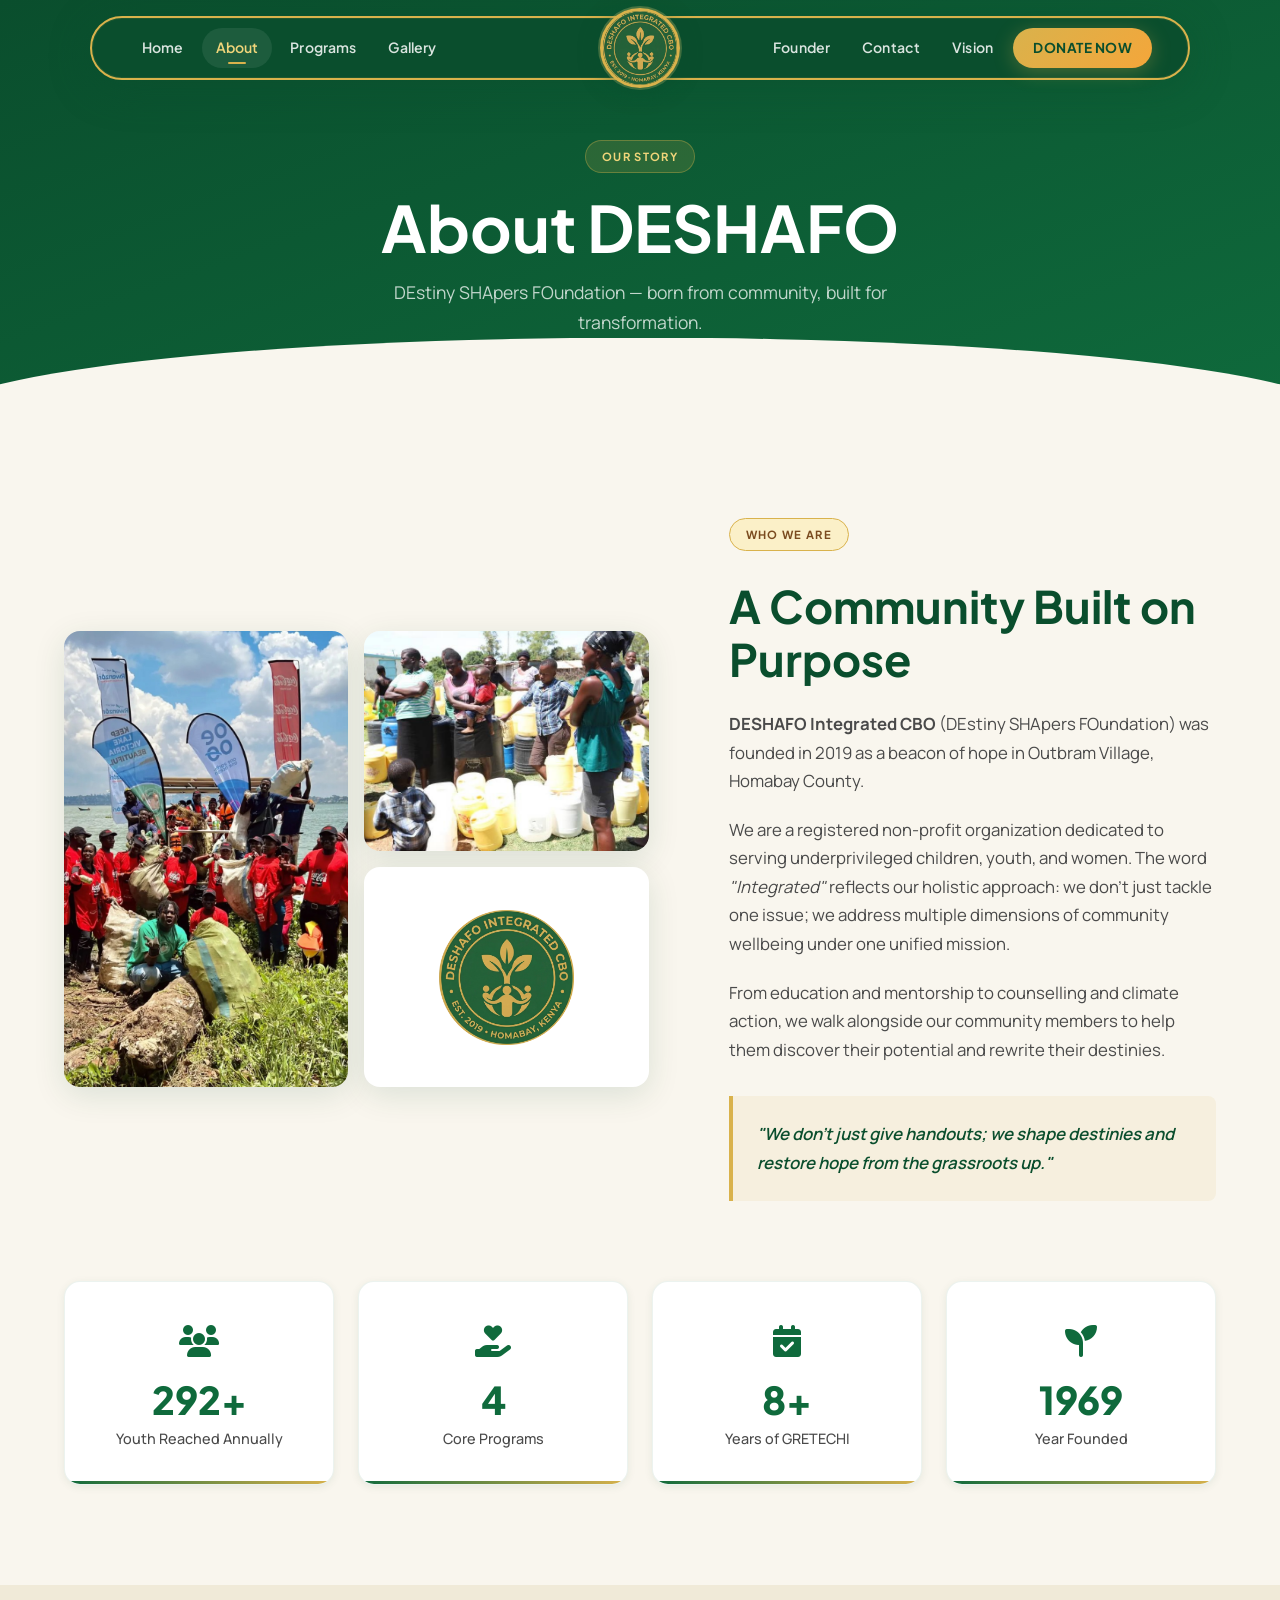
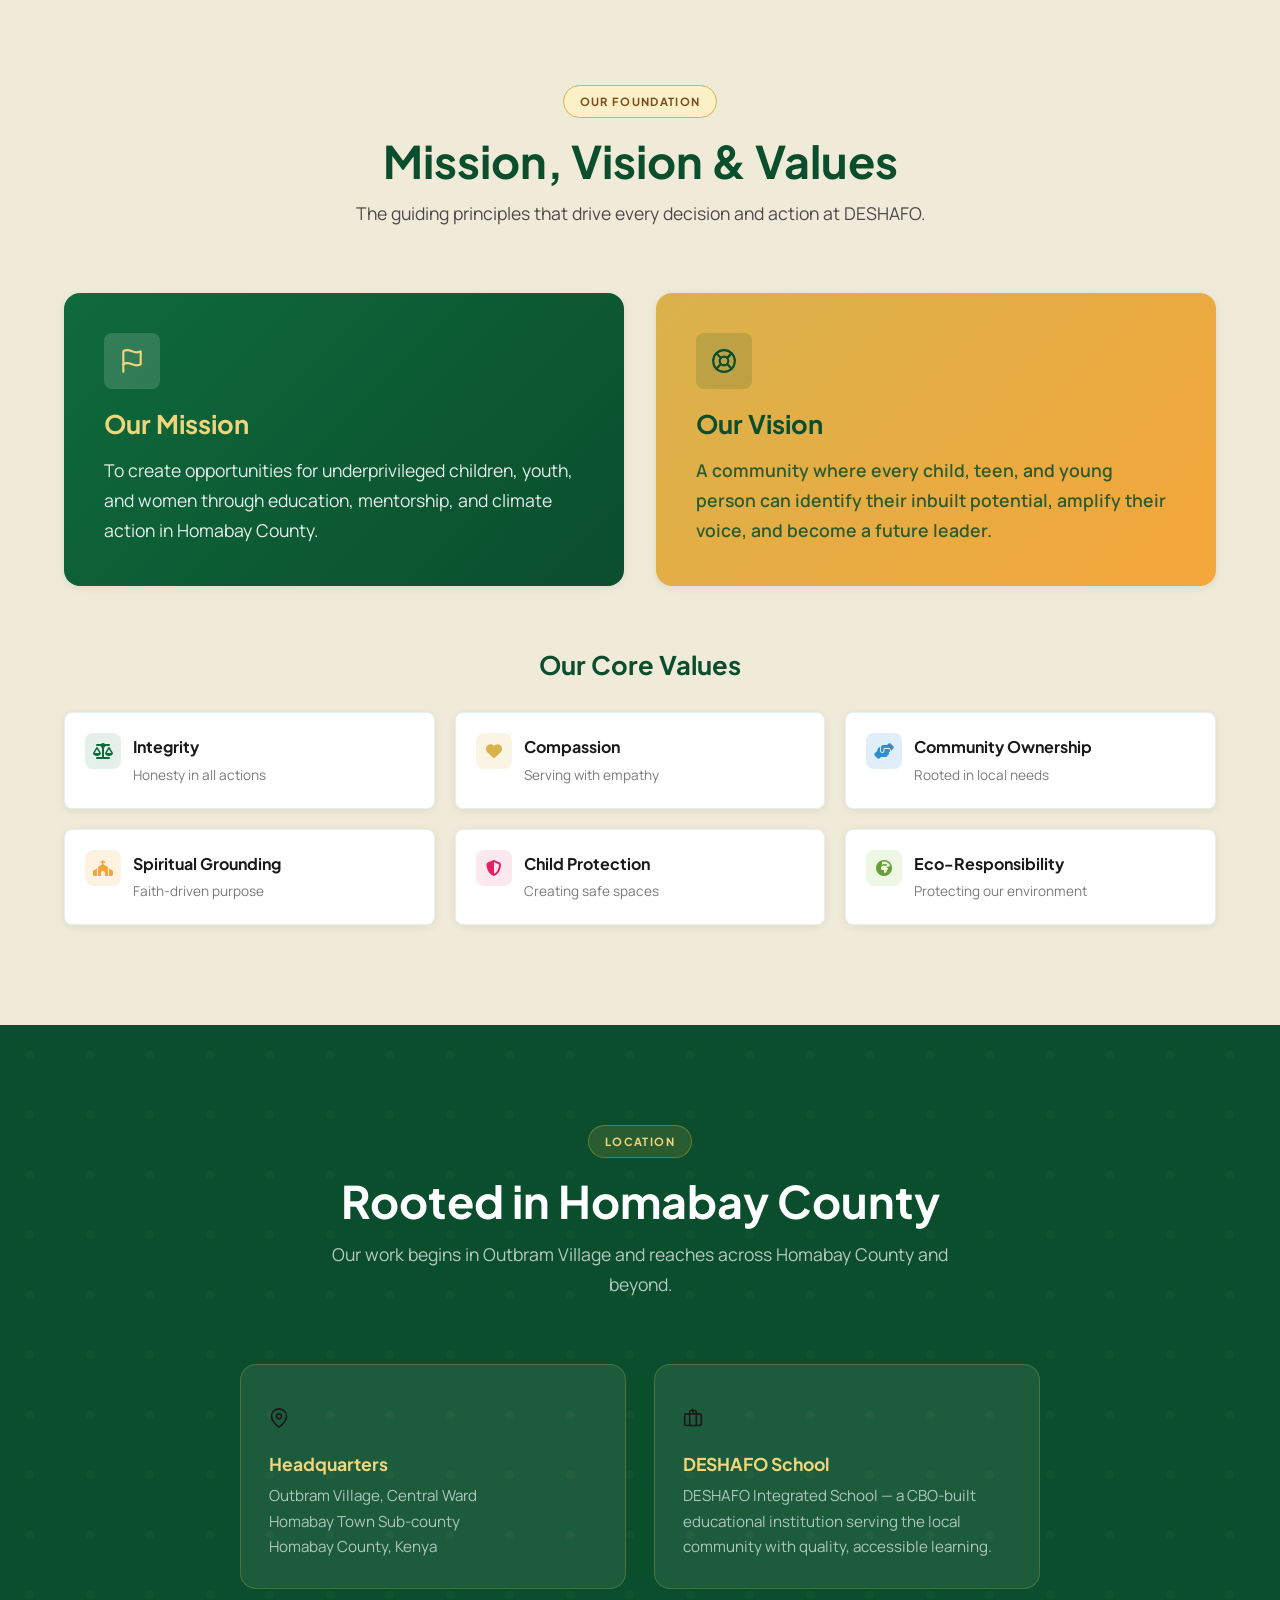
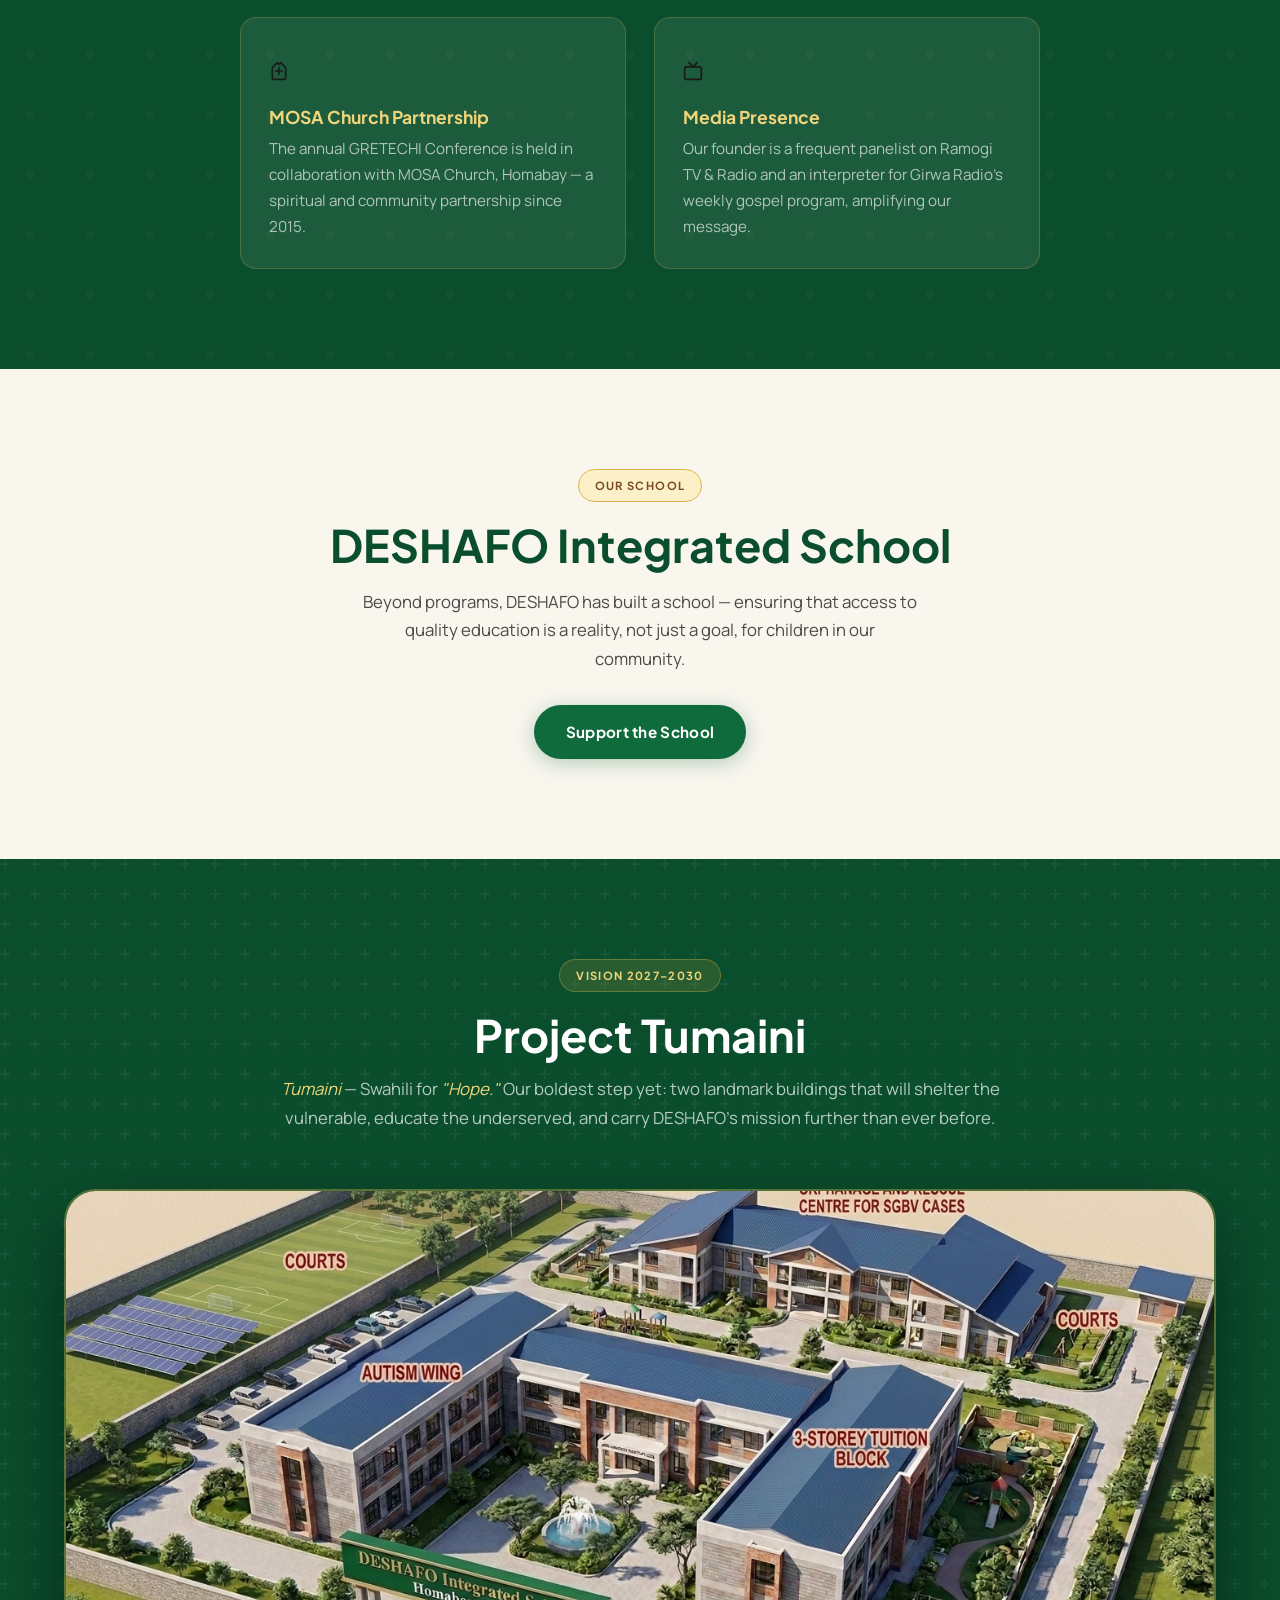
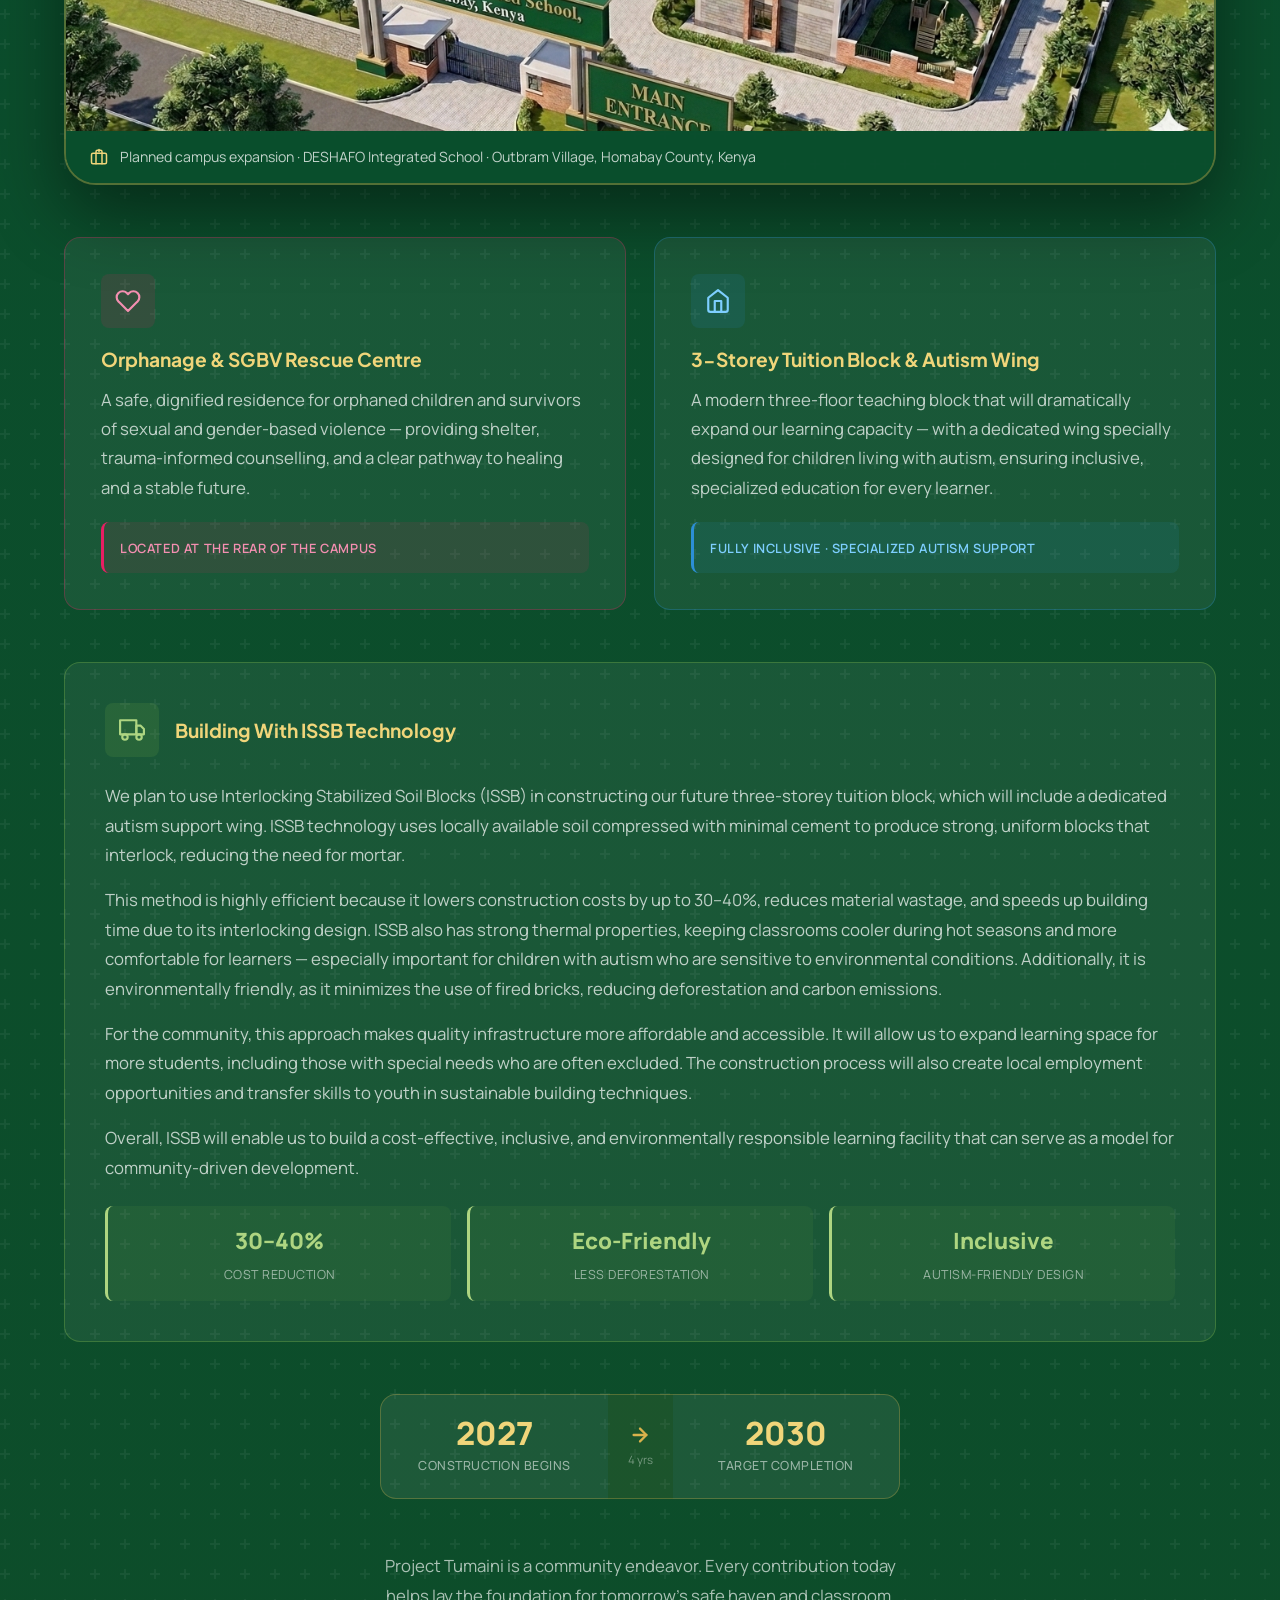
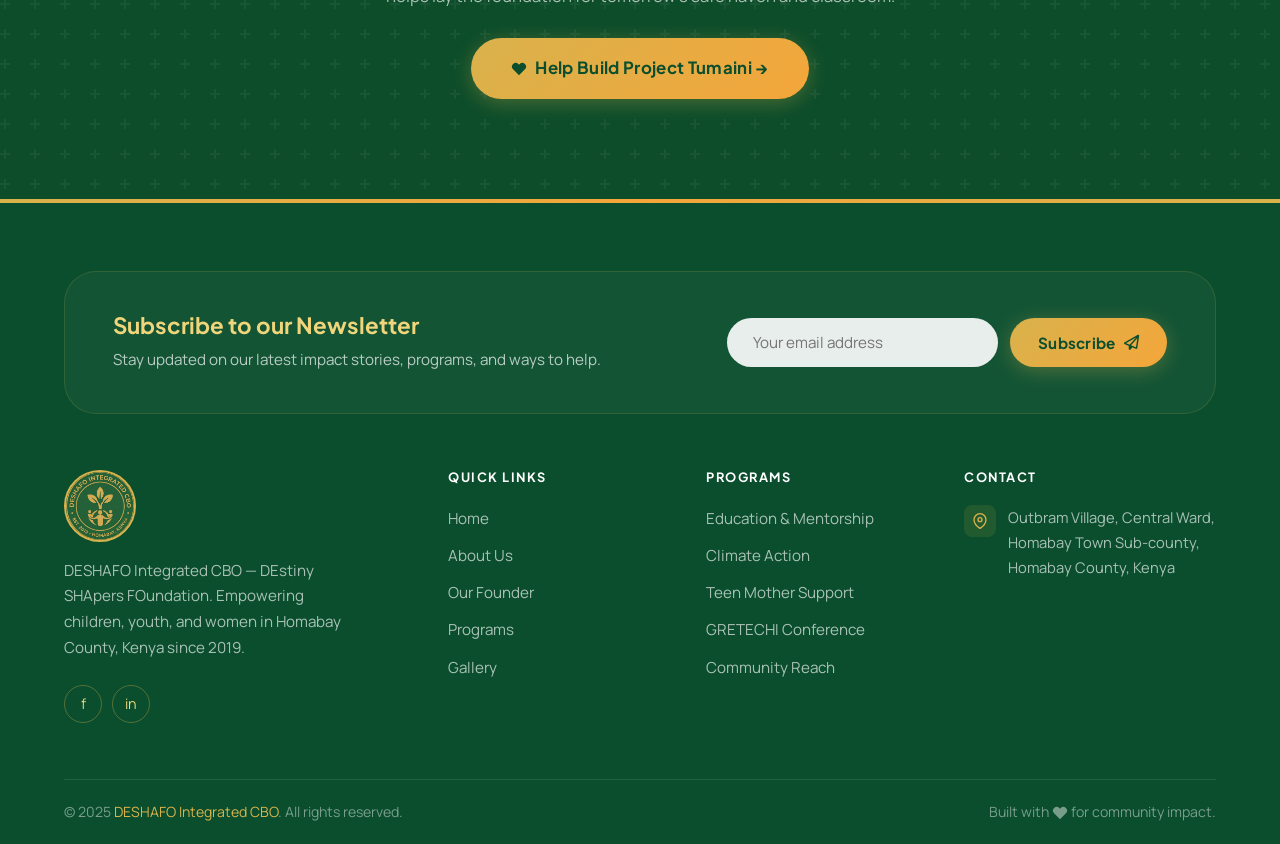
==== commit 198d8f31: "loader & seo" ====
--- a/about.html
+++ b/about.html
@@ -1,10 +1,27 @@
-<!DOCTYPE html>
+﻿<!DOCTYPE html>
 <html lang="en">
 <head>
   <meta charset="UTF-8" />
   <link rel="icon" type="image/png" href="assets/images/logo.png" />
   <meta name="viewport" content="width=device-width, initial-scale=1.0" />
-  <title>About Us — DESHAFO Integrated CBO</title>
+  <title>About DESHAFO Integrated CBO | Homabay Community Nonprofit</title>
+  <meta name="description" content="Learn about DESHAFO Integrated CBO, a Homa Bay County community organization founded in 2019 to support children, youth, teen mothers, women, and local families." />
+  <meta name="robots" content="index, follow" />
+  <meta name="author" content="DESHAFO Integrated CBO" />
+  <meta name="theme-color" content="#0f6a3c" />
+  <link rel="canonical" href="https://deshafo.org/about.html" />
+  <link rel="apple-touch-icon" href="assets/images/logo.png" />
+  <meta property="og:type" content="website" />
+  <meta property="og:title" content="About DESHAFO Integrated CBO | Homabay Community Nonprofit" />
+  <meta property="og:description" content="A community-rooted organization serving children, youth, teen mothers, women, and local families through education, mentorship, climate action, and care." />
+  <meta property="og:url" content="https://deshafo.org/about.html" />
+  <meta property="og:image" content="https://deshafo.org/assets/images/community2.jpeg" />
+  <meta property="og:site_name" content="DESHAFO Integrated CBO" />
+  <meta property="og:locale" content="en_KE" />
+  <meta name="twitter:card" content="summary_large_image" />
+  <meta name="twitter:title" content="About DESHAFO Integrated CBO" />
+  <meta name="twitter:description" content="A Homa Bay County CBO supporting children, youth, teen mothers, women, and local families through education, mentorship, and climate action." />
+  <meta name="twitter:image" content="https://deshafo.org/assets/images/community2.jpeg" />
   <link rel="stylesheet" href="css/style.css?v=20250425" />
   <link rel="stylesheet" href="https://cdnjs.cloudflare.com/ajax/libs/font-awesome/6.5.0/css/all.min.css" integrity="sha512-Avb2QiuDEEvB4bZJYdft2mNjVShBftLdPG8FJ0V7irTLQ8Uo0qcPxh4Plq7G5tGm0rU+1SPhVotteLpBERwTkw==" crossorigin="anonymous" referrerpolicy="no-referrer" />
   <style>
@@ -61,8 +78,75 @@
       }
     }
   </style>
+  <link rel="stylesheet" href="css/loader.css"/>
 </head>
 <body>
+<!-- ═══════════════ TREE LOADER ═══════════════ -->
+<div id="page-loader" aria-label="Loading" role="status">
+  <div class="loader-particles">
+    <span style="left:42%;top:35%;--dur:3.8s;--delay:0s"></span>
+    <span style="left:55%;top:40%;--dur:4.5s;--delay:0.8s"></span>
+    <span style="left:38%;top:50%;--dur:3.2s;--delay:1.4s"></span>
+    <span style="left:62%;top:45%;--dur:5s;--delay:0.3s"></span>
+    <span style="left:48%;top:38%;--dur:4.1s;--delay:2s"></span>
+    <span style="left:35%;top:42%;--dur:3.6s;--delay:1s"></span>
+    <span style="left:65%;top:52%;--dur:4.8s;--delay:0.5s"></span>
+  </div>
+  <svg class="loader-tree" viewBox="0 0 200 290" xmlns="http://www.w3.org/2000/svg">
+    <defs>
+      <linearGradient id="shimmer-grad" x1="-200" y1="0" x2="0" y2="0" gradientUnits="userSpaceOnUse">
+        <stop offset="0%"   stop-color="#4A2C0A"/>
+        <stop offset="35%"  stop-color="#7A4B1F"/>
+        <stop offset="50%"  stop-color="#F0D57A"/>
+        <stop offset="65%"  stop-color="#7A4B1F"/>
+        <stop offset="100%" stop-color="#4A2C0A"/>
+        <animate attributeName="x1" values="-200;200" dur="2.4s" repeatCount="indefinite"/>
+        <animate attributeName="x2" values="0;400"   dur="2.4s" repeatCount="indefinite"/>
+      </linearGradient>
+      <filter id="branch-glow">
+        <feGaussianBlur in="SourceGraphic" stdDeviation="1.2" result="blur"/>
+        <feMerge><feMergeNode in="blur"/><feMergeNode in="SourceGraphic"/></feMerge>
+      </filter>
+    </defs>
+    <g stroke="url(#shimmer-grad)" stroke-linecap="round" stroke-linejoin="round" fill="none" filter="url(#branch-glow)">
+      <line x1="100" y1="285" x2="100" y2="188" stroke-width="10"/>
+      <line x1="100" y1="210" x2="52"  y2="155" stroke-width="7"/>
+      <line x1="100" y1="210" x2="148" y2="155" stroke-width="7"/>
+      <line x1="100" y1="232" x2="35"  y2="195" stroke-width="6"/>
+      <line x1="100" y1="232" x2="165" y2="195" stroke-width="6"/>
+      <line x1="100" y1="188" x2="86"  y2="150" stroke-width="5"/>
+      <line x1="100" y1="188" x2="114" y2="150" stroke-width="5"/>
+      <line x1="52"  y1="155" x2="28"  y2="120" stroke-width="4.5"/>
+      <line x1="52"  y1="155" x2="68"  y2="112" stroke-width="4"/>
+      <line x1="148" y1="155" x2="172" y2="120" stroke-width="4.5"/>
+      <line x1="148" y1="155" x2="132" y2="112" stroke-width="4"/>
+      <line x1="35"  y1="195" x2="14"  y2="170" stroke-width="3.5"/>
+      <line x1="35"  y1="195" x2="44"  y2="166" stroke-width="3"/>
+      <line x1="165" y1="195" x2="186" y2="170" stroke-width="3.5"/>
+      <line x1="165" y1="195" x2="156" y2="166" stroke-width="3"/>
+      <line x1="86"  y1="150" x2="74"  y2="124" stroke-width="3.5"/>
+      <line x1="86"  y1="150" x2="92"  y2="118" stroke-width="3"/>
+      <line x1="114" y1="150" x2="126" y2="124" stroke-width="3.5"/>
+      <line x1="114" y1="150" x2="108" y2="118" stroke-width="3"/>
+      <line x1="28"  y1="120" x2="17"  y2="102" stroke-width="2.5"/>
+      <line x1="28"  y1="120" x2="36"  y2="98"  stroke-width="2"/>
+      <line x1="68"  y1="112" x2="60"  y2="94"  stroke-width="2.5"/>
+      <line x1="68"  y1="112" x2="76"  y2="90"  stroke-width="2"/>
+      <line x1="172" y1="120" x2="183" y2="102" stroke-width="2.5"/>
+      <line x1="172" y1="120" x2="164" y2="98"  stroke-width="2"/>
+      <line x1="132" y1="112" x2="140" y2="94"  stroke-width="2.5"/>
+      <line x1="132" y1="112" x2="124" y2="90"  stroke-width="2"/>
+      <line x1="74"  y1="124" x2="66"  y2="106" stroke-width="2"/>
+      <line x1="92"  y1="118" x2="88"  y2="100" stroke-width="2"/>
+      <line x1="92"  y1="118" x2="97"  y2="96"  stroke-width="1.5"/>
+      <line x1="126" y1="124" x2="134" y2="106" stroke-width="2"/>
+      <line x1="108" y1="118" x2="112" y2="100" stroke-width="2"/>
+      <line x1="108" y1="118" x2="103" y2="96"  stroke-width="1.5"/>
+    </g>
+  </svg>
+  <p class="loader-tagline">DESHAFO</p>
+</div>
+<!-- ══════════════ END LOADER ══════════════ -->
 
 <!-- NAVBAR -->
 <div class="navbar-wrapper">
@@ -398,5 +482,8 @@
   </div>
 </footer>
 <script src="js/main.js"></script>
-</body>
+<script>
+  (function(){var l=document.getElementById('page-loader');if(!l)return;window.addEventListener('load',function(){setTimeout(function(){l.classList.add('loader-hidden');},350);});})();
+</script></body>
 </html>
+
--- a/css/loader.css
+++ b/css/loader.css
@@ -0,0 +1,113 @@
+/* ═══════════════════════════════════════════════
+   DESHAFO — Bare Tree Page Loader
+   ═══════════════════════════════════════════════ */
+
+#page-loader {
+  position: fixed;
+  inset: 0;
+  background: #050E07;
+  z-index: 99999;
+  display: flex;
+  flex-direction: column;
+  align-items: center;
+  justify-content: center;
+  gap: 28px;
+  transition: opacity 0.8s ease, visibility 0.8s ease;
+}
+
+#page-loader.loader-hidden {
+  opacity: 0;
+  visibility: hidden;
+  pointer-events: none;
+}
+
+/* ── Tree SVG ── */
+.loader-tree {
+  width: 170px;
+  height: auto;
+  transform-origin: 50% 100%;
+  animation:
+    tree-reverb 2.4s ease-in-out infinite,
+    tree-glow   2.4s ease-in-out infinite;
+}
+
+/* Reverberation — subtle living-tree oscillation */
+@keyframes tree-reverb {
+  0%   { transform: scale(1)     rotate(0deg)    translateY(0px); }
+  7%   { transform: scale(1.009) rotate(0.5deg)  translateY(-2px); }
+  14%  { transform: scale(0.993) rotate(-0.35deg) translateY(1px); }
+  21%  { transform: scale(1.007) rotate(0.28deg) translateY(-1.2px); }
+  28%  { transform: scale(0.996) rotate(-0.18deg) translateY(0.6px); }
+  35%  { transform: scale(1.005) rotate(0.22deg) translateY(-0.9px); }
+  42%  { transform: scale(0.998) rotate(-0.13deg) translateY(0.4px); }
+  50%  { transform: scale(1.004) rotate(0.17deg) translateY(-0.7px); }
+  58%  { transform: scale(0.999) rotate(-0.09deg) translateY(0.2px); }
+  66%  { transform: scale(1.003) rotate(0.11deg) translateY(-0.4px); }
+  75%  { transform: scale(1.001) rotate(-0.05deg) translateY(-0.1px); }
+  84%  { transform: scale(1.002) rotate(0.06deg) translateY(-0.2px); }
+  92%  { transform: scale(1.0005) rotate(-0.03deg) translateY(0px); }
+  100% { transform: scale(1)     rotate(0deg)    translateY(0px); }
+}
+
+/* Shimmer glow pulse synced with gradient sweep */
+@keyframes tree-glow {
+  0%, 100% {
+    filter:
+      drop-shadow(0 0 2px rgba(217, 178, 76, 0.15))
+      drop-shadow(0 2px 8px rgba(15, 106, 60, 0.5));
+  }
+  50% {
+    filter:
+      drop-shadow(0 0 10px rgba(217, 178, 76, 0.65))
+      drop-shadow(0 0 22px rgba(217, 178, 76, 0.25))
+      drop-shadow(0 2px 12px rgba(15, 106, 60, 0.6));
+  }
+}
+
+/* ── Ground line ── */
+.loader-ground {
+  stroke: #1a4d28;
+  stroke-width: 2;
+  opacity: 0.5;
+}
+
+/* ── Tagline ── */
+.loader-tagline {
+  color: rgba(217, 178, 76, 0.65);
+  font-family: 'Plus Jakarta Sans', sans-serif;
+  font-size: 0.65rem;
+  font-weight: 700;
+  letter-spacing: 0.5em;
+  text-transform: uppercase;
+  margin: 0;
+  animation: tagline-pulse 2.4s ease-in-out infinite;
+}
+
+@keyframes tagline-pulse {
+  0%, 100% { opacity: 0.4; letter-spacing: 0.5em; }
+  50%       { opacity: 1;   letter-spacing: 0.6em; }
+}
+
+/* ── Particle dots scattered around tree ── */
+.loader-particles {
+  position: absolute;
+  inset: 0;
+  pointer-events: none;
+  overflow: hidden;
+}
+
+.loader-particles span {
+  position: absolute;
+  width: 2px;
+  height: 2px;
+  border-radius: 50%;
+  background: rgba(217, 178, 76, 0.5);
+  animation: particle-drift var(--dur, 4s) ease-in-out infinite var(--delay, 0s);
+}
+
+@keyframes particle-drift {
+  0%   { transform: translateY(0) scale(0);   opacity: 0; }
+  20%  { opacity: 1; transform: translateY(-12px) scale(1); }
+  80%  { opacity: 0.6; }
+  100% { transform: translateY(-40px) scale(0.3); opacity: 0; }
+}
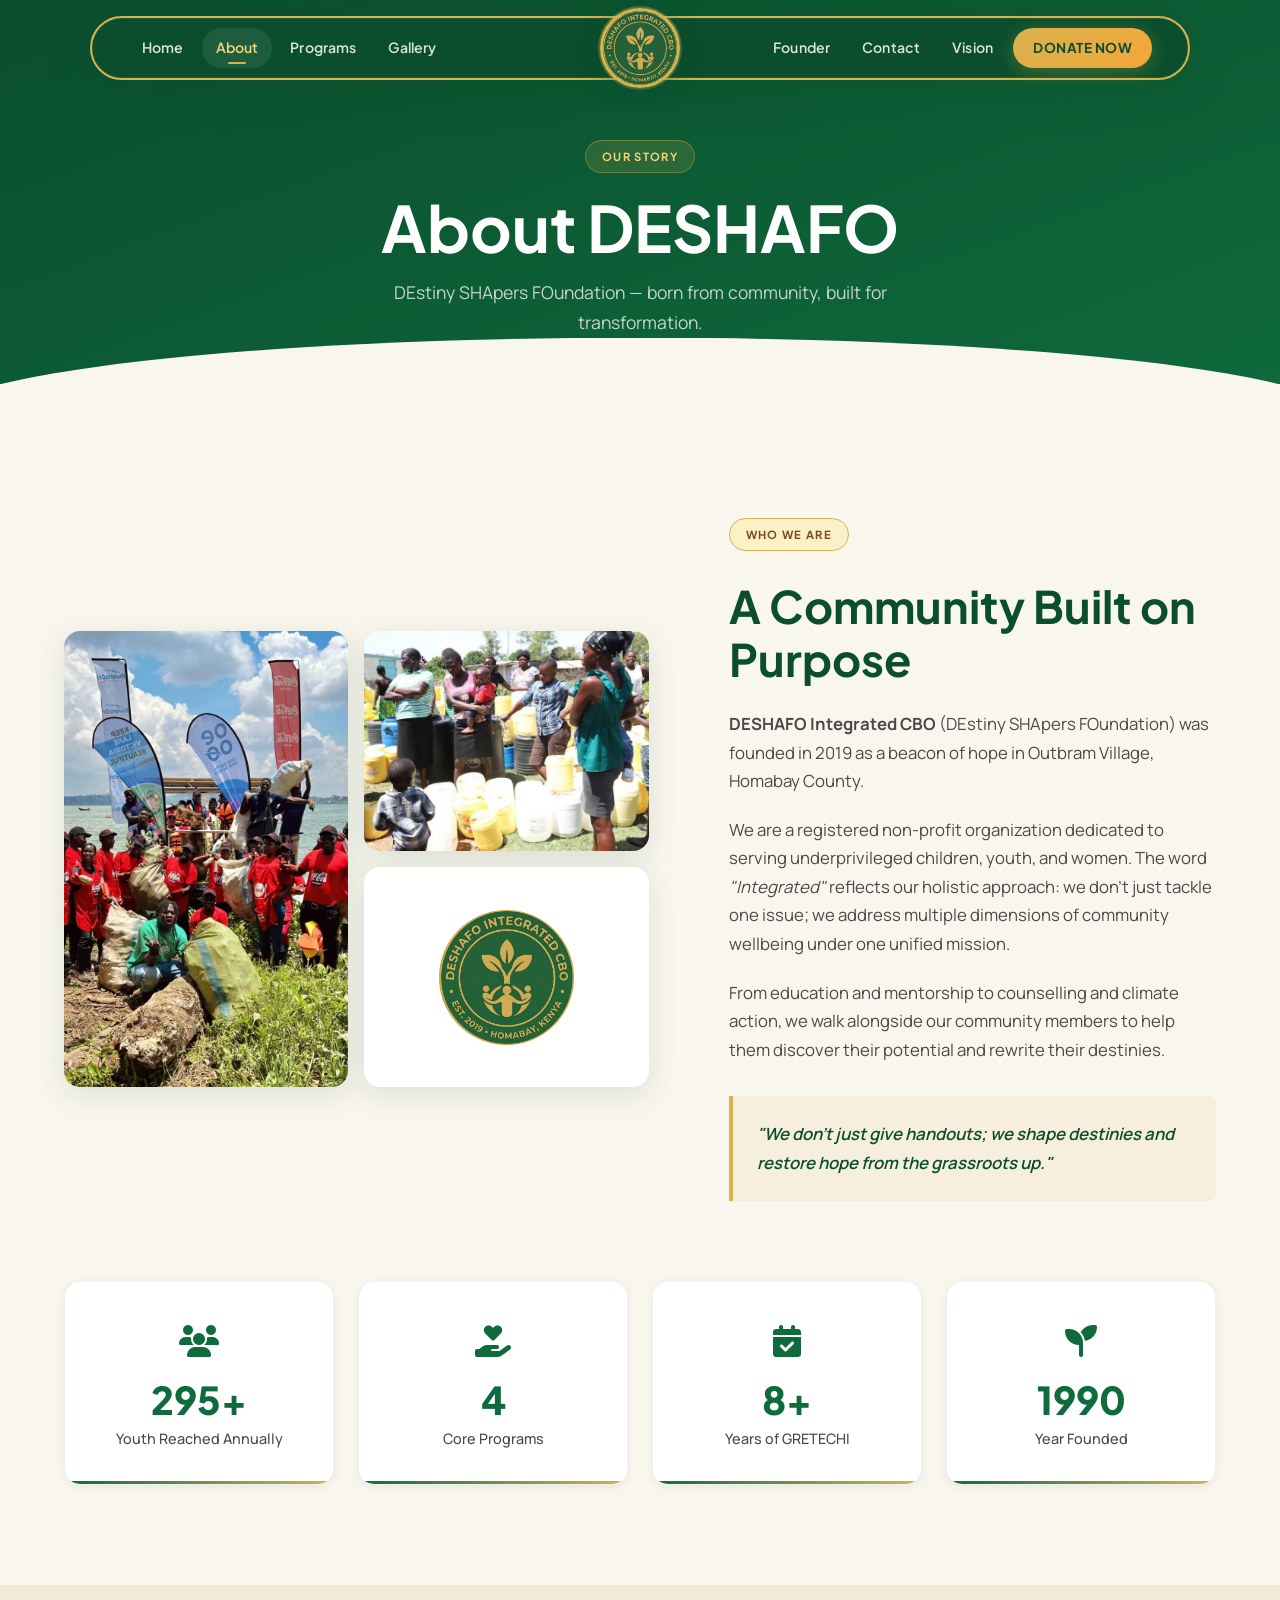
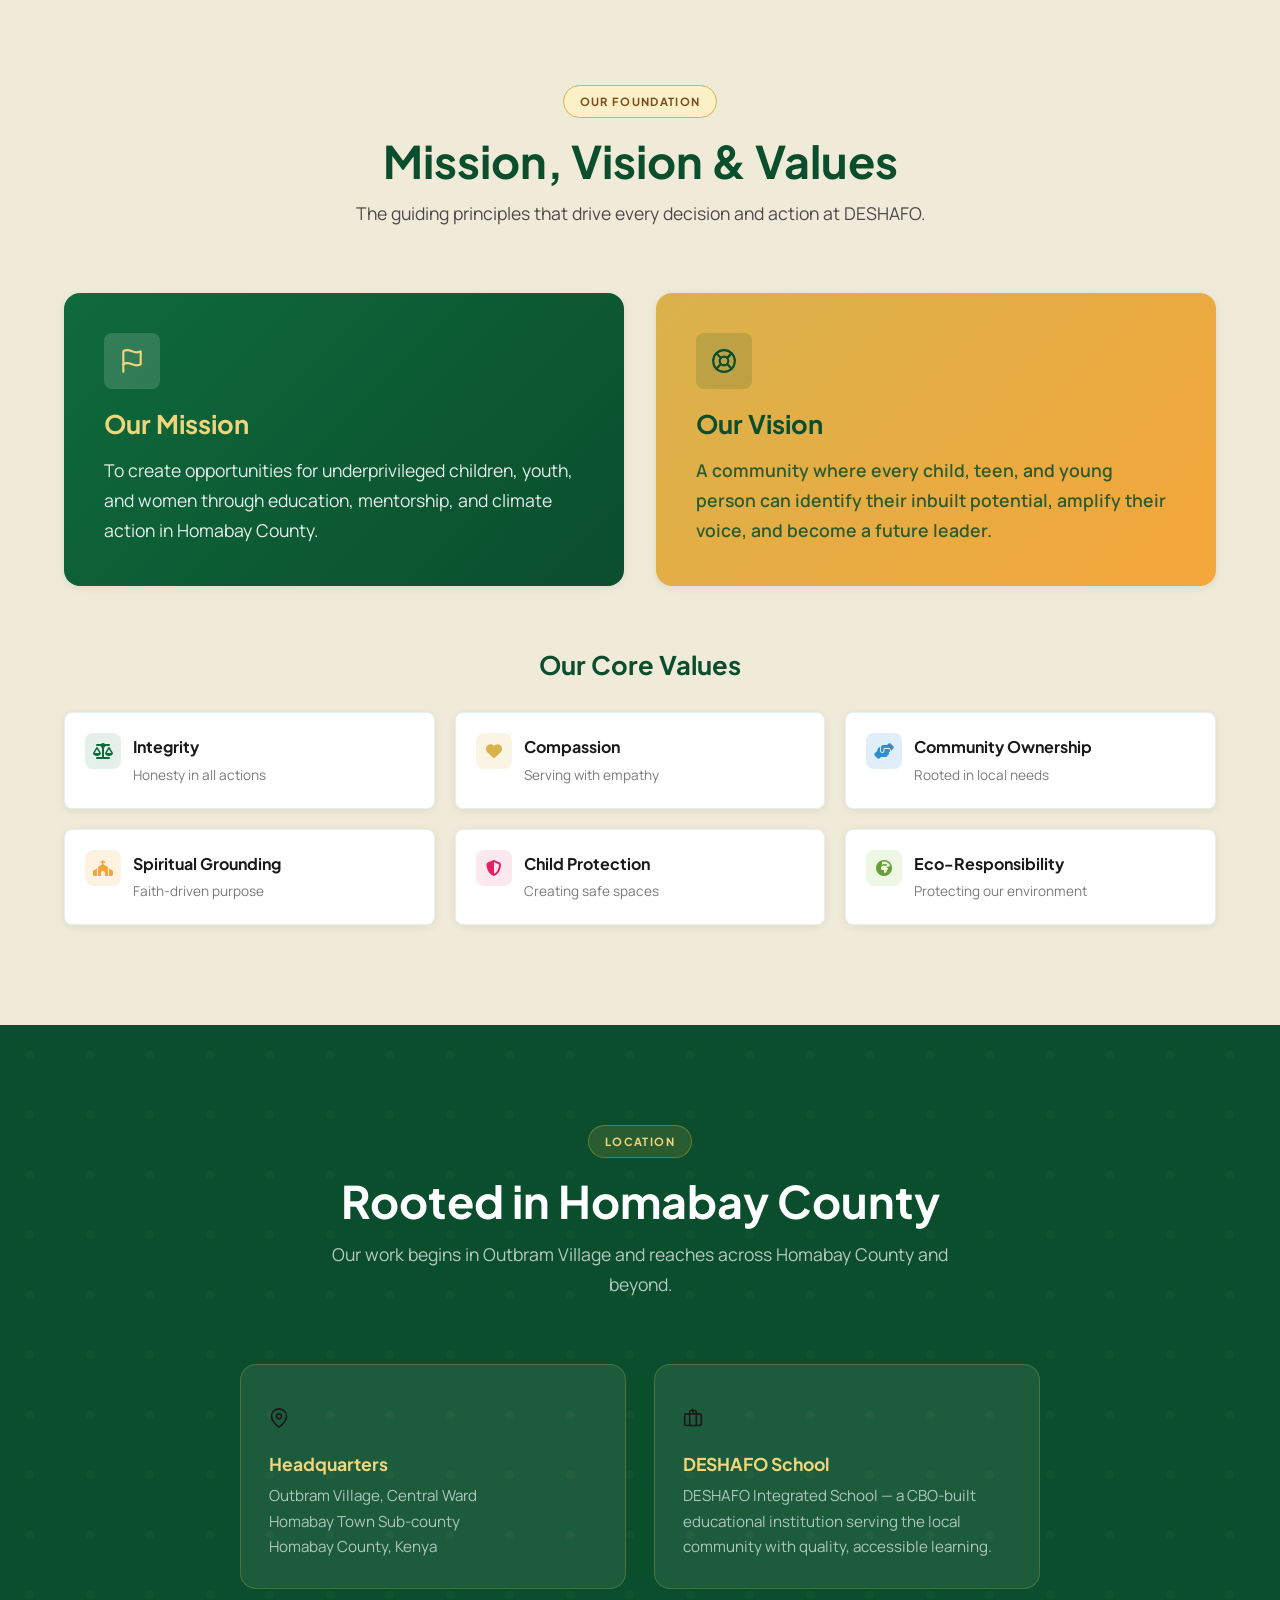
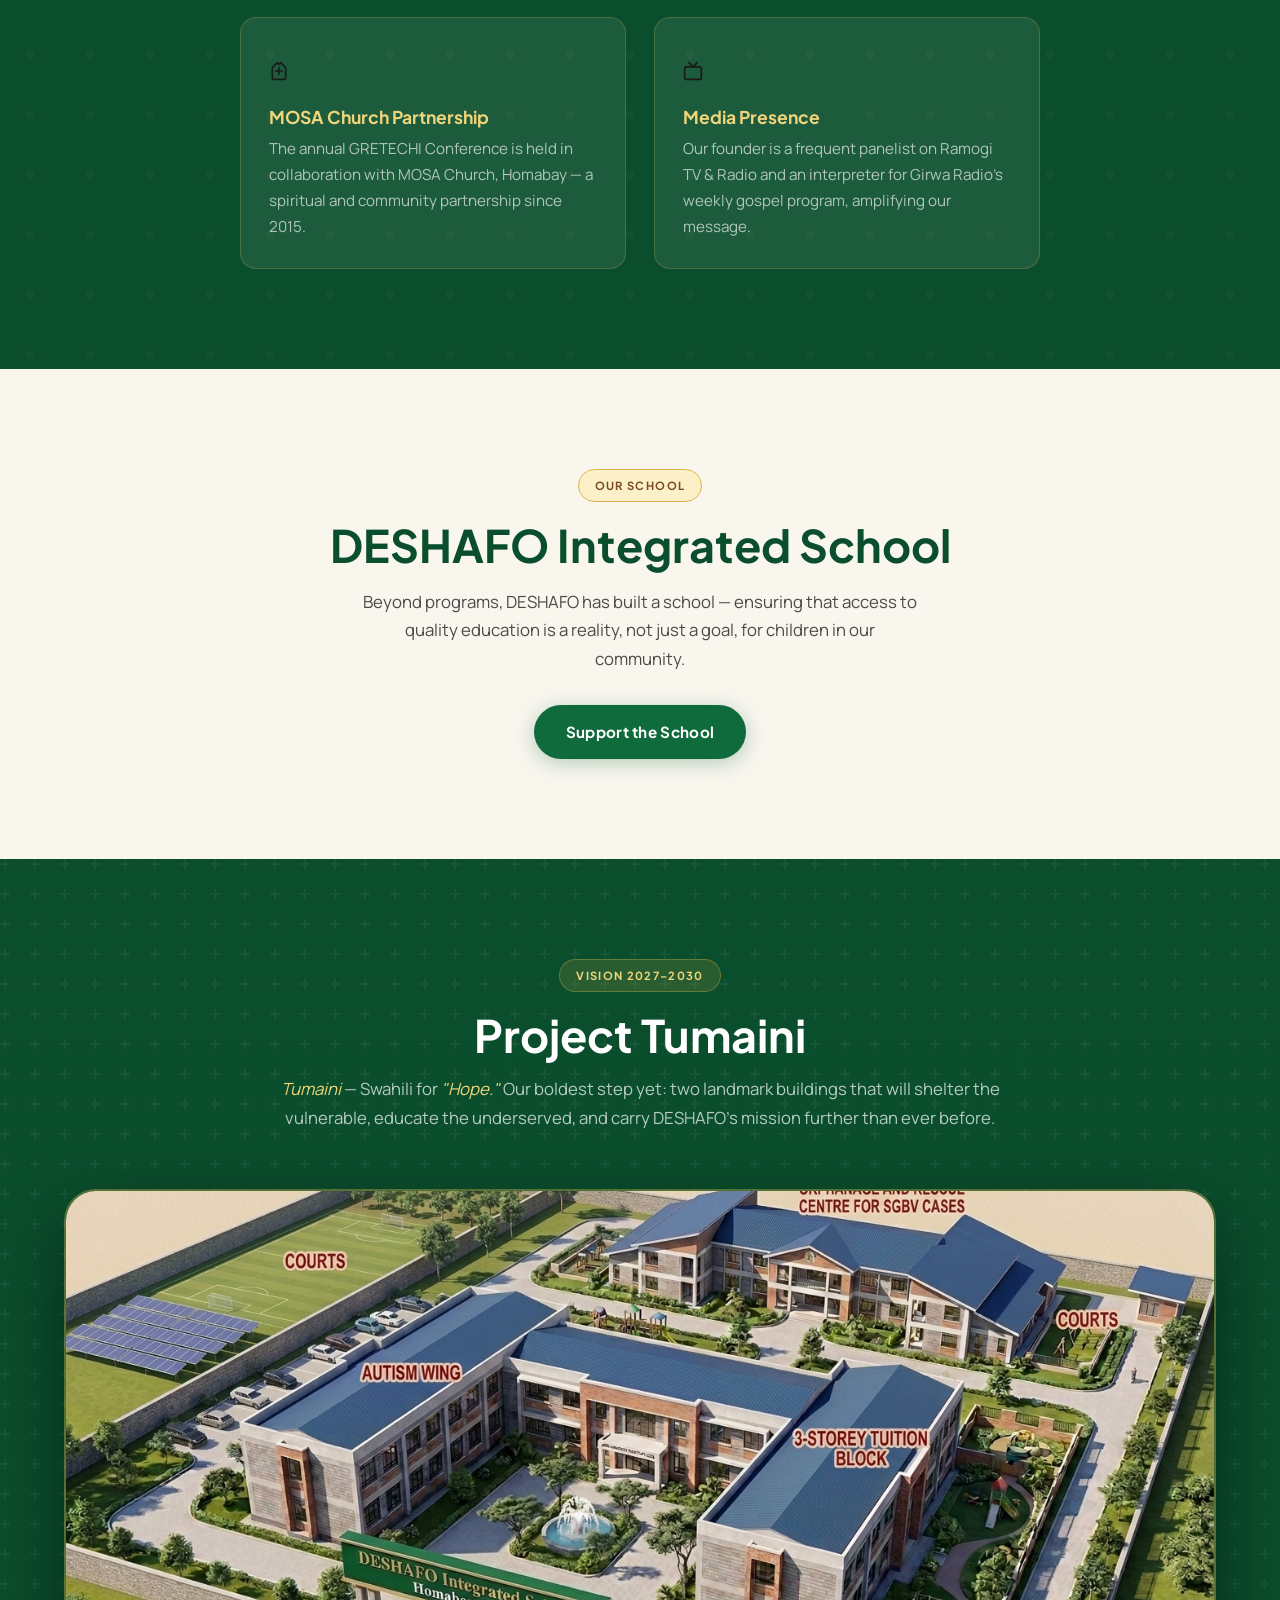
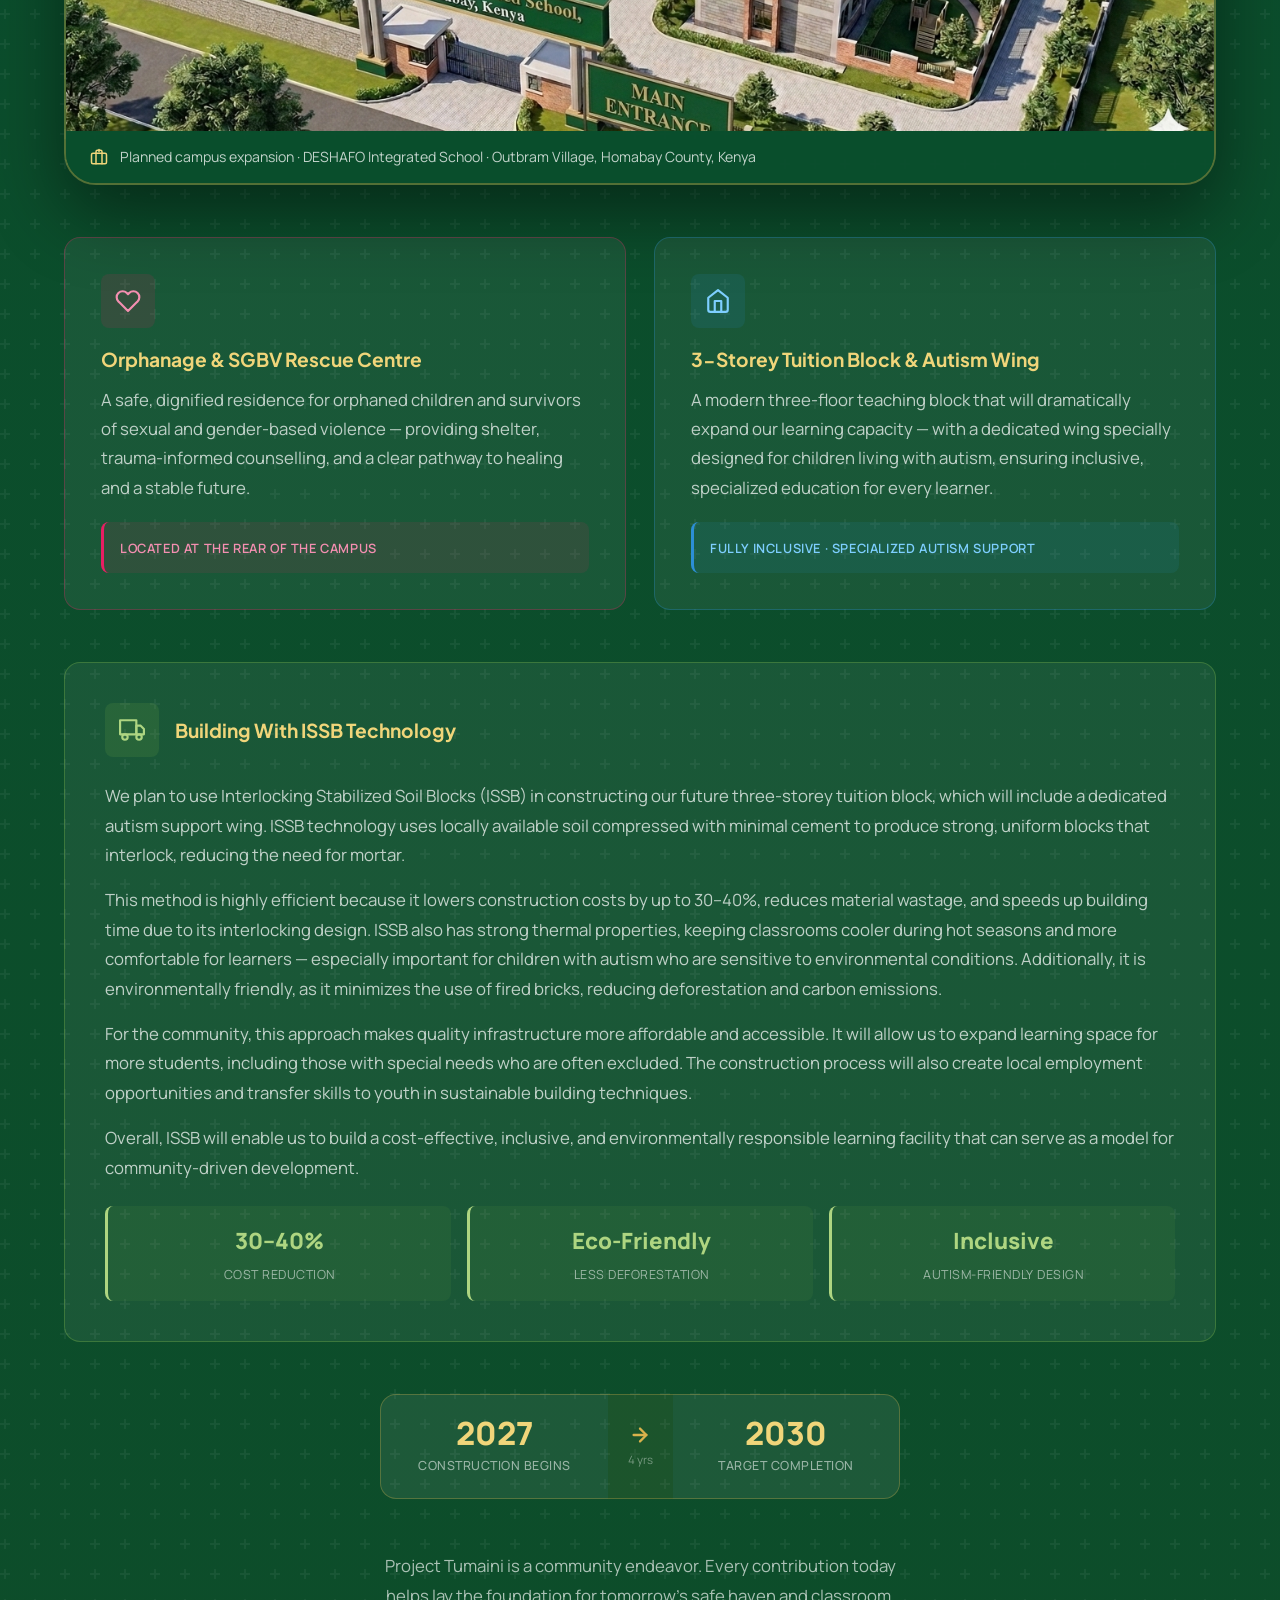
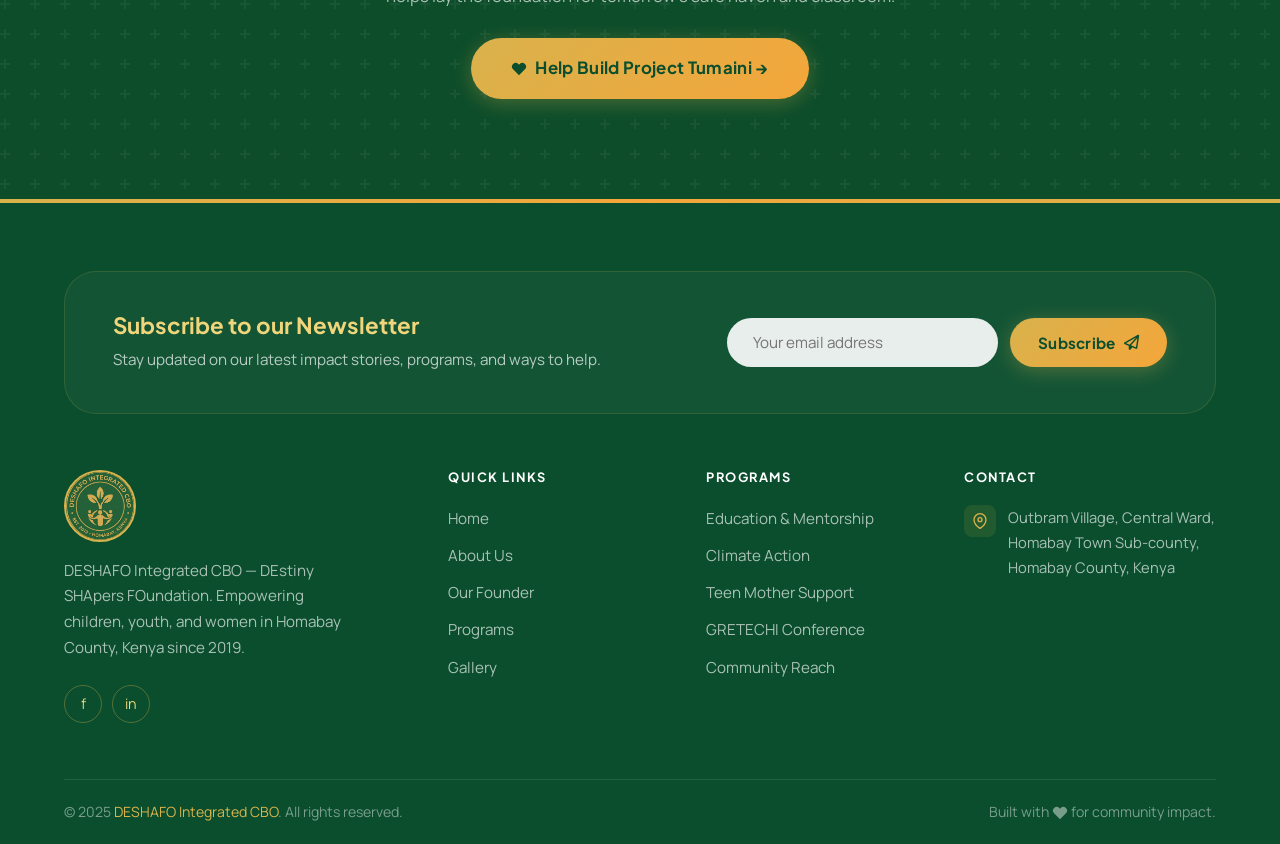
==== commit bde67af6: "prod" ====
--- a/about.html
+++ b/about.html
@@ -81,70 +81,30 @@
   <link rel="stylesheet" href="css/loader.css"/>
 </head>
 <body>
-<!-- ═══════════════ TREE LOADER ═══════════════ -->
+<!-- ═══════════════ LOGO LOADER ═══════════════ -->
 <div id="page-loader" aria-label="Loading" role="status">
-  <div class="loader-particles">
-    <span style="left:42%;top:35%;--dur:3.8s;--delay:0s"></span>
-    <span style="left:55%;top:40%;--dur:4.5s;--delay:0.8s"></span>
-    <span style="left:38%;top:50%;--dur:3.2s;--delay:1.4s"></span>
-    <span style="left:62%;top:45%;--dur:5s;--delay:0.3s"></span>
-    <span style="left:48%;top:38%;--dur:4.1s;--delay:2s"></span>
-    <span style="left:35%;top:42%;--dur:3.6s;--delay:1s"></span>
-    <span style="left:65%;top:52%;--dur:4.8s;--delay:0.5s"></span>
-  </div>
-  <svg class="loader-tree" viewBox="0 0 200 290" xmlns="http://www.w3.org/2000/svg">
-    <defs>
-      <linearGradient id="shimmer-grad" x1="-200" y1="0" x2="0" y2="0" gradientUnits="userSpaceOnUse">
-        <stop offset="0%"   stop-color="#4A2C0A"/>
-        <stop offset="35%"  stop-color="#7A4B1F"/>
-        <stop offset="50%"  stop-color="#F0D57A"/>
-        <stop offset="65%"  stop-color="#7A4B1F"/>
-        <stop offset="100%" stop-color="#4A2C0A"/>
-        <animate attributeName="x1" values="-200;200" dur="2.4s" repeatCount="indefinite"/>
-        <animate attributeName="x2" values="0;400"   dur="2.4s" repeatCount="indefinite"/>
-      </linearGradient>
-      <filter id="branch-glow">
-        <feGaussianBlur in="SourceGraphic" stdDeviation="1.2" result="blur"/>
-        <feMerge><feMergeNode in="blur"/><feMergeNode in="SourceGraphic"/></feMerge>
-      </filter>
-    </defs>
-    <g stroke="url(#shimmer-grad)" stroke-linecap="round" stroke-linejoin="round" fill="none" filter="url(#branch-glow)">
-      <line x1="100" y1="285" x2="100" y2="188" stroke-width="10"/>
-      <line x1="100" y1="210" x2="52"  y2="155" stroke-width="7"/>
-      <line x1="100" y1="210" x2="148" y2="155" stroke-width="7"/>
-      <line x1="100" y1="232" x2="35"  y2="195" stroke-width="6"/>
-      <line x1="100" y1="232" x2="165" y2="195" stroke-width="6"/>
-      <line x1="100" y1="188" x2="86"  y2="150" stroke-width="5"/>
-      <line x1="100" y1="188" x2="114" y2="150" stroke-width="5"/>
-      <line x1="52"  y1="155" x2="28"  y2="120" stroke-width="4.5"/>
-      <line x1="52"  y1="155" x2="68"  y2="112" stroke-width="4"/>
-      <line x1="148" y1="155" x2="172" y2="120" stroke-width="4.5"/>
-      <line x1="148" y1="155" x2="132" y2="112" stroke-width="4"/>
-      <line x1="35"  y1="195" x2="14"  y2="170" stroke-width="3.5"/>
-      <line x1="35"  y1="195" x2="44"  y2="166" stroke-width="3"/>
-      <line x1="165" y1="195" x2="186" y2="170" stroke-width="3.5"/>
-      <line x1="165" y1="195" x2="156" y2="166" stroke-width="3"/>
-      <line x1="86"  y1="150" x2="74"  y2="124" stroke-width="3.5"/>
-      <line x1="86"  y1="150" x2="92"  y2="118" stroke-width="3"/>
-      <line x1="114" y1="150" x2="126" y2="124" stroke-width="3.5"/>
-      <line x1="114" y1="150" x2="108" y2="118" stroke-width="3"/>
-      <line x1="28"  y1="120" x2="17"  y2="102" stroke-width="2.5"/>
-      <line x1="28"  y1="120" x2="36"  y2="98"  stroke-width="2"/>
-      <line x1="68"  y1="112" x2="60"  y2="94"  stroke-width="2.5"/>
-      <line x1="68"  y1="112" x2="76"  y2="90"  stroke-width="2"/>
-      <line x1="172" y1="120" x2="183" y2="102" stroke-width="2.5"/>
-      <line x1="172" y1="120" x2="164" y2="98"  stroke-width="2"/>
-      <line x1="132" y1="112" x2="140" y2="94"  stroke-width="2.5"/>
-      <line x1="132" y1="112" x2="124" y2="90"  stroke-width="2"/>
-      <line x1="74"  y1="124" x2="66"  y2="106" stroke-width="2"/>
-      <line x1="92"  y1="118" x2="88"  y2="100" stroke-width="2"/>
-      <line x1="92"  y1="118" x2="97"  y2="96"  stroke-width="1.5"/>
-      <line x1="126" y1="124" x2="134" y2="106" stroke-width="2"/>
-      <line x1="108" y1="118" x2="112" y2="100" stroke-width="2"/>
-      <line x1="108" y1="118" x2="103" y2="96"  stroke-width="1.5"/>
-    </g>
-  </svg>
-  <p class="loader-tagline">DESHAFO</p>
+  <div class="ldr-orb ldr-orb--a"></div>
+  <div class="ldr-orb ldr-orb--b"></div>
+  <div class="ldr-orb ldr-orb--c"></div>
+  <div class="ldr-stage">
+    <div class="ldr-ripple ldr-ripple--1"></div>
+    <div class="ldr-ripple ldr-ripple--2"></div>
+    <div class="ldr-ripple ldr-ripple--3"></div>
+    <div class="ldr-outer-ring"></div>
+    <svg class="ldr-orbital" viewBox="0 0 200 200" xmlns="http://www.w3.org/2000/svg">
+      <circle cx="100" cy="100" r="90" class="ldr-track"/>
+      <circle cx="100" cy="100" r="90" class="ldr-comet--glow"/>
+      <circle cx="100" cy="100" r="90" class="ldr-comet--arc"/>
+      <circle cx="100" cy="100" r="90" class="ldr-comet--tip"/>
+    </svg>
+    <div class="ldr-logo-wrap">
+      <img src="assets/images/logo.png" class="ldr-logo" alt="DESHAFO"/>
+      <div class="ldr-logo-halo"></div>
+      <div class="ldr-logo-shine"></div>
+    </div>
+  </div>
+  <p class="ldr-tagline"><em>Shaping Destiny.</em>&nbsp; Restoring Hope.</p>
+  <div class="ldr-dots"><span></span><span></span><span></span><span></span><span></span></div>
 </div>
 <!-- ══════════════ END LOADER ══════════════ -->
 
@@ -483,7 +443,8 @@
 </footer>
 <script src="js/main.js"></script>
 <script>
-  (function(){var l=document.getElementById('page-loader');if(!l)return;window.addEventListener('load',function(){setTimeout(function(){l.classList.add('loader-hidden');},350);});})();
+  (function(){var l=document.getElementById('page-loader');if(!l)return;window.addEventListener('load',function(){setTimeout(function(){l.classList.add('loader-hidden');},420);});})();
 </script></body>
 </html>
 
+
--- a/css/loader.css
+++ b/css/loader.css
@@ -1,18 +1,19 @@
 /* ═══════════════════════════════════════════════
-   DESHAFO — Bare Tree Page Loader
+   DESHAFO — Premium Logo Loader
    ═══════════════════════════════════════════════ */
 
 #page-loader {
   position: fixed;
   inset: 0;
-  background: #050E07;
+  background: #060F08;
   z-index: 99999;
   display: flex;
   flex-direction: column;
   align-items: center;
   justify-content: center;
-  gap: 28px;
-  transition: opacity 0.8s ease, visibility 0.8s ease;
+  gap: 30px;
+  overflow: hidden;
+  transition: opacity 1.1s cubic-bezier(0.4, 0, 0.2, 1), visibility 1.1s;
 }
 
 #page-loader.loader-hidden {
@@ -21,93 +22,282 @@
   pointer-events: none;
 }
 
-/* ── Tree SVG ── */
-.loader-tree {
-  width: 170px;
-  height: auto;
-  transform-origin: 50% 100%;
-  animation:
-    tree-reverb 2.4s ease-in-out infinite,
-    tree-glow   2.4s ease-in-out infinite;
-}
-
-/* Reverberation — subtle living-tree oscillation */
-@keyframes tree-reverb {
-  0%   { transform: scale(1)     rotate(0deg)    translateY(0px); }
-  7%   { transform: scale(1.009) rotate(0.5deg)  translateY(-2px); }
-  14%  { transform: scale(0.993) rotate(-0.35deg) translateY(1px); }
-  21%  { transform: scale(1.007) rotate(0.28deg) translateY(-1.2px); }
-  28%  { transform: scale(0.996) rotate(-0.18deg) translateY(0.6px); }
-  35%  { transform: scale(1.005) rotate(0.22deg) translateY(-0.9px); }
-  42%  { transform: scale(0.998) rotate(-0.13deg) translateY(0.4px); }
-  50%  { transform: scale(1.004) rotate(0.17deg) translateY(-0.7px); }
-  58%  { transform: scale(0.999) rotate(-0.09deg) translateY(0.2px); }
-  66%  { transform: scale(1.003) rotate(0.11deg) translateY(-0.4px); }
-  75%  { transform: scale(1.001) rotate(-0.05deg) translateY(-0.1px); }
-  84%  { transform: scale(1.002) rotate(0.06deg) translateY(-0.2px); }
-  92%  { transform: scale(1.0005) rotate(-0.03deg) translateY(0px); }
-  100% { transform: scale(1)     rotate(0deg)    translateY(0px); }
-}
-
-/* Shimmer glow pulse synced with gradient sweep */
-@keyframes tree-glow {
-  0%, 100% {
-    filter:
-      drop-shadow(0 0 2px rgba(217, 178, 76, 0.15))
-      drop-shadow(0 2px 8px rgba(15, 106, 60, 0.5));
-  }
-  50% {
-    filter:
-      drop-shadow(0 0 10px rgba(217, 178, 76, 0.65))
-      drop-shadow(0 0 22px rgba(217, 178, 76, 0.25))
-      drop-shadow(0 2px 12px rgba(15, 106, 60, 0.6));
-  }
-}
-
-/* ── Ground line ── */
-.loader-ground {
-  stroke: #1a4d28;
-  stroke-width: 2;
-  opacity: 0.5;
+/* ── Atmospheric background orbs ── */
+.ldr-orb {
+  position: absolute;
+  border-radius: 50%;
+  pointer-events: none;
+  filter: blur(90px);
+}
+.ldr-orb--a {
+  width: 500px; height: 500px;
+  background: radial-gradient(circle, rgba(15,106,60,0.28) 0%, transparent 65%);
+  top: -160px; left: -170px;
+  animation: orb-drift-a 11s ease-in-out infinite alternate;
+}
+.ldr-orb--b {
+  width: 340px; height: 340px;
+  background: radial-gradient(circle, rgba(217,178,76,0.11) 0%, transparent 65%);
+  bottom: -90px; right: -110px;
+  animation: orb-drift-b 14s ease-in-out infinite alternate;
+}
+.ldr-orb--c {
+  width: 200px; height: 200px;
+  background: radial-gradient(circle, rgba(15,106,60,0.18) 0%, transparent 65%);
+  top: 60%; right: 5%;
+  animation: orb-drift-a 9s ease-in-out 2s infinite alternate-reverse;
+}
+
+@keyframes orb-drift-a {
+  from { transform: translate(0,0) scale(1); }
+  to   { transform: translate(45px,35px) scale(1.18); }
+}
+@keyframes orb-drift-b {
+  from { transform: translate(0,0) scale(1); }
+  to   { transform: translate(-35px,-25px) scale(1.12); }
+}
+
+/* ── Subtle grain overlay ── */
+#page-loader::before {
+  content: '';
+  position: absolute;
+  inset: 0;
+  background-image:
+    url("data:image/svg+xml,%3Csvg xmlns='http://www.w3.org/2000/svg' width='300' height='300'%3E%3Cfilter id='g'%3E%3CfeTurbulence type='fractalNoise' baseFrequency='0.85' numOctaves='4' stitchTiles='stitch'/%3E%3C/filter%3E%3Crect width='300' height='300' filter='url(%23g)' opacity='1'/%3E%3C/svg%3E");
+  opacity: 0.028;
+  pointer-events: none;
+  z-index: 0;
+}
+
+/* ── Center stage ── */
+.ldr-stage {
+  position: relative;
+  width: 216px;
+  height: 216px;
+  display: flex;
+  align-items: center;
+  justify-content: center;
+  z-index: 1;
+}
+
+/* ── Ripple rings ── */
+.ldr-ripple {
+  position: absolute;
+  width: 132px;
+  height: 132px;
+  border-radius: 50%;
+  border: 1px solid rgba(217,178,76,0.45);
+  animation: ripple-expand 3s ease-out infinite;
+  pointer-events: none;
+}
+.ldr-ripple--1 { animation-delay: 0s; }
+.ldr-ripple--2 { animation-delay: 1s; }
+.ldr-ripple--3 { animation-delay: 2s; }
+
+@keyframes ripple-expand {
+  0%   { transform: scale(1);   opacity: 0.65; }
+  100% { transform: scale(1.9); opacity: 0; }
+}
+
+/* ── Orbital ring (SVG) ── */
+.ldr-orbital {
+  position: absolute;
+  inset: 0;
+  width: 100%;
+  height: 100%;
+  will-change: transform;
+  animation: orbital-spin 2.4s linear infinite;
+  transform-origin: 50% 50%;
+}
+
+.ldr-track {
+  fill: none;
+  stroke: rgba(217,178,76,0.06);
+  stroke-width: 1;
+}
+
+/* Wide soft glow tail */
+.ldr-comet--glow {
+  fill: none;
+  stroke: rgba(217,178,76,0.18);
+  stroke-width: 9;
+  stroke-linecap: round;
+  stroke-dasharray: 100 466;
+}
+
+/* Bright main arc */
+.ldr-comet--arc {
+  fill: none;
+  stroke: #D9B24C;
+  stroke-width: 2.5;
+  stroke-linecap: round;
+  stroke-dasharray: 55 511;
+  filter: drop-shadow(0 0 5px rgba(217,178,76,0.9)) drop-shadow(0 0 12px rgba(217,178,76,0.4));
+}
+
+/* Tiny bright head dot at tip */
+.ldr-comet--tip {
+  fill: none;
+  stroke: #F5E27A;
+  stroke-width: 5;
+  stroke-linecap: round;
+  stroke-dasharray: 4 562;
+  filter: drop-shadow(0 0 7px rgba(245,226,122,1));
+}
+
+@keyframes orbital-spin {
+  to { transform: rotate(360deg); }
+}
+
+/* ── Outer decorative ring (static, slow counter-rotate) ── */
+.ldr-outer-ring {
+  position: absolute;
+  inset: -10px;
+  border-radius: 50%;
+  border: 1px solid transparent;
+  border-top-color: rgba(217,178,76,0.15);
+  border-right-color: rgba(217,178,76,0.08);
+  animation: outer-ring-spin 18s linear infinite reverse;
+}
+
+@keyframes outer-ring-spin {
+  to { transform: rotate(360deg); }
+}
+
+/* ── Logo wrapper ── */
+.ldr-logo-wrap {
+  position: relative;
+  width: 118px;
+  height: 118px;
+  z-index: 2;
+  border-radius: 50%;
+  will-change: transform, opacity;
+  animation: logo-entrance 1.05s cubic-bezier(0.34, 1.45, 0.64, 1) both 0.15s;
+}
+
+@keyframes logo-entrance {
+  0%   { transform: scale(0.4) translateY(28px) rotate(-8deg);  opacity: 0; filter: blur(12px); }
+  60%  { transform: scale(1.08) translateY(-5px) rotate(2deg);  filter: blur(0); }
+  100% { transform: scale(1) translateY(0) rotate(0deg);        opacity: 1; }
+}
+
+.ldr-logo {
+  width: 100%;
+  height: 100%;
+  object-fit: contain;
+  border-radius: 50%;
+  display: block;
+}
+
+/* Gold pulse border */
+.ldr-logo-wrap::before {
+  content: '';
+  position: absolute;
+  inset: -5px;
+  border-radius: 50%;
+  border: 1.5px solid rgba(217,178,76,0.22);
+  animation: border-pulse 2.4s ease-in-out infinite;
+}
+
+@keyframes border-pulse {
+  0%, 100% { opacity: 0.22; transform: scale(1); }
+  50%       { opacity: 0.85; transform: scale(1.04); box-shadow: 0 0 18px 4px rgba(217,178,76,0.18); }
+}
+
+/* Deep green halo behind logo */
+.ldr-logo-halo {
+  position: absolute;
+  inset: -14px;
+  border-radius: 50%;
+  background: radial-gradient(circle, rgba(10,78,45,0.7) 35%, rgba(15,106,60,0.3) 65%, transparent 80%);
+  z-index: -1;
+  animation: halo-breathe 2.4s ease-in-out infinite;
+}
+
+@keyframes halo-breathe {
+  0%, 100% { transform: scale(1);    opacity: 0.75; }
+  50%       { transform: scale(1.2);  opacity: 1; }
+}
+
+/* Gold shimmer sweep across logo face */
+.ldr-logo-shine {
+  position: absolute;
+  inset: 0;
+  border-radius: 50%;
+  overflow: hidden;
+  pointer-events: none;
+}
+.ldr-logo-shine::after {
+  content: '';
+  position: absolute;
+  top: -20%;
+  left: -20%;
+  width: 140%;
+  height: 140%;
+  background: linear-gradient(
+    108deg,
+    transparent 22%,
+    rgba(255,255,255,0.18) 42%,
+    rgba(255,255,255,0.06) 50%,
+    transparent 68%
+  );
+  animation: shine-sweep 3.2s ease-in-out infinite;
+}
+
+@keyframes shine-sweep {
+  0%, 100% { transform: translateX(-130%) rotate(0deg); }
+  40%, 60% { transform: translateX(130%)  rotate(0deg); }
 }
 
 /* ── Tagline ── */
-.loader-tagline {
-  color: rgba(217, 178, 76, 0.65);
+.ldr-tagline {
   font-family: 'Plus Jakarta Sans', sans-serif;
-  font-size: 0.65rem;
+  font-size: 0.68rem;
+  font-weight: 500;
+  letter-spacing: 0.16em;
+  color: rgba(217,178,76,0.62);
+  margin: 0;
+  text-align: center;
+  z-index: 1;
+  opacity: 0;
+  animation: fade-up 0.9s ease forwards 0.85s;
+}
+.ldr-tagline em {
+  font-style: normal;
   font-weight: 700;
-  letter-spacing: 0.5em;
-  text-transform: uppercase;
-  margin: 0;
-  animation: tagline-pulse 2.4s ease-in-out infinite;
-}
-
-@keyframes tagline-pulse {
-  0%, 100% { opacity: 0.4; letter-spacing: 0.5em; }
-  50%       { opacity: 1;   letter-spacing: 0.6em; }
-}
-
-/* ── Particle dots scattered around tree ── */
-.loader-particles {
-  position: absolute;
-  inset: 0;
-  pointer-events: none;
-  overflow: hidden;
-}
-
-.loader-particles span {
-  position: absolute;
-  width: 2px;
-  height: 2px;
-  border-radius: 50%;
-  background: rgba(217, 178, 76, 0.5);
-  animation: particle-drift var(--dur, 4s) ease-in-out infinite var(--delay, 0s);
-}
-
-@keyframes particle-drift {
-  0%   { transform: translateY(0) scale(0);   opacity: 0; }
-  20%  { opacity: 1; transform: translateY(-12px) scale(1); }
-  80%  { opacity: 0.6; }
-  100% { transform: translateY(-40px) scale(0.3); opacity: 0; }
-}
+  color: rgba(240,213,122,0.88);
+  letter-spacing: 0.12em;
+}
+
+@keyframes fade-up {
+  from { opacity: 0; transform: translateY(10px); }
+  to   { opacity: 1; transform: translateY(0); }
+}
+
+/* ── Loading dots ── */
+.ldr-dots {
+  display: flex;
+  gap: 8px;
+  align-items: center;
+  z-index: 1;
+  opacity: 0;
+  animation: fade-up 0.7s ease forwards 1.2s;
+}
+.ldr-dots span {
+  width: 5px;
+  height: 5px;
+  border-radius: 50%;
+  background: rgba(217,178,76,0.45);
+  animation: dot-wave 1.6s ease-in-out infinite;
+}
+.ldr-dots span:nth-child(1) { animation-delay: 0s; }
+.ldr-dots span:nth-child(2) { animation-delay: 0.22s; }
+.ldr-dots span:nth-child(3) { animation-delay: 0.44s; }
+.ldr-dots span:nth-child(4) { animation-delay: 0.66s; }
+.ldr-dots span:nth-child(5) { animation-delay: 0.88s; }
+
+@keyframes dot-wave {
+  0%, 100% { transform: scale(0.55); opacity: 0.28; background: rgba(217,178,76,0.4); }
+  50%       { transform: scale(1.5);  opacity: 1;    background: #F0D57A;
+              box-shadow: 0 0 8px rgba(240,213,122,0.8); }
+}
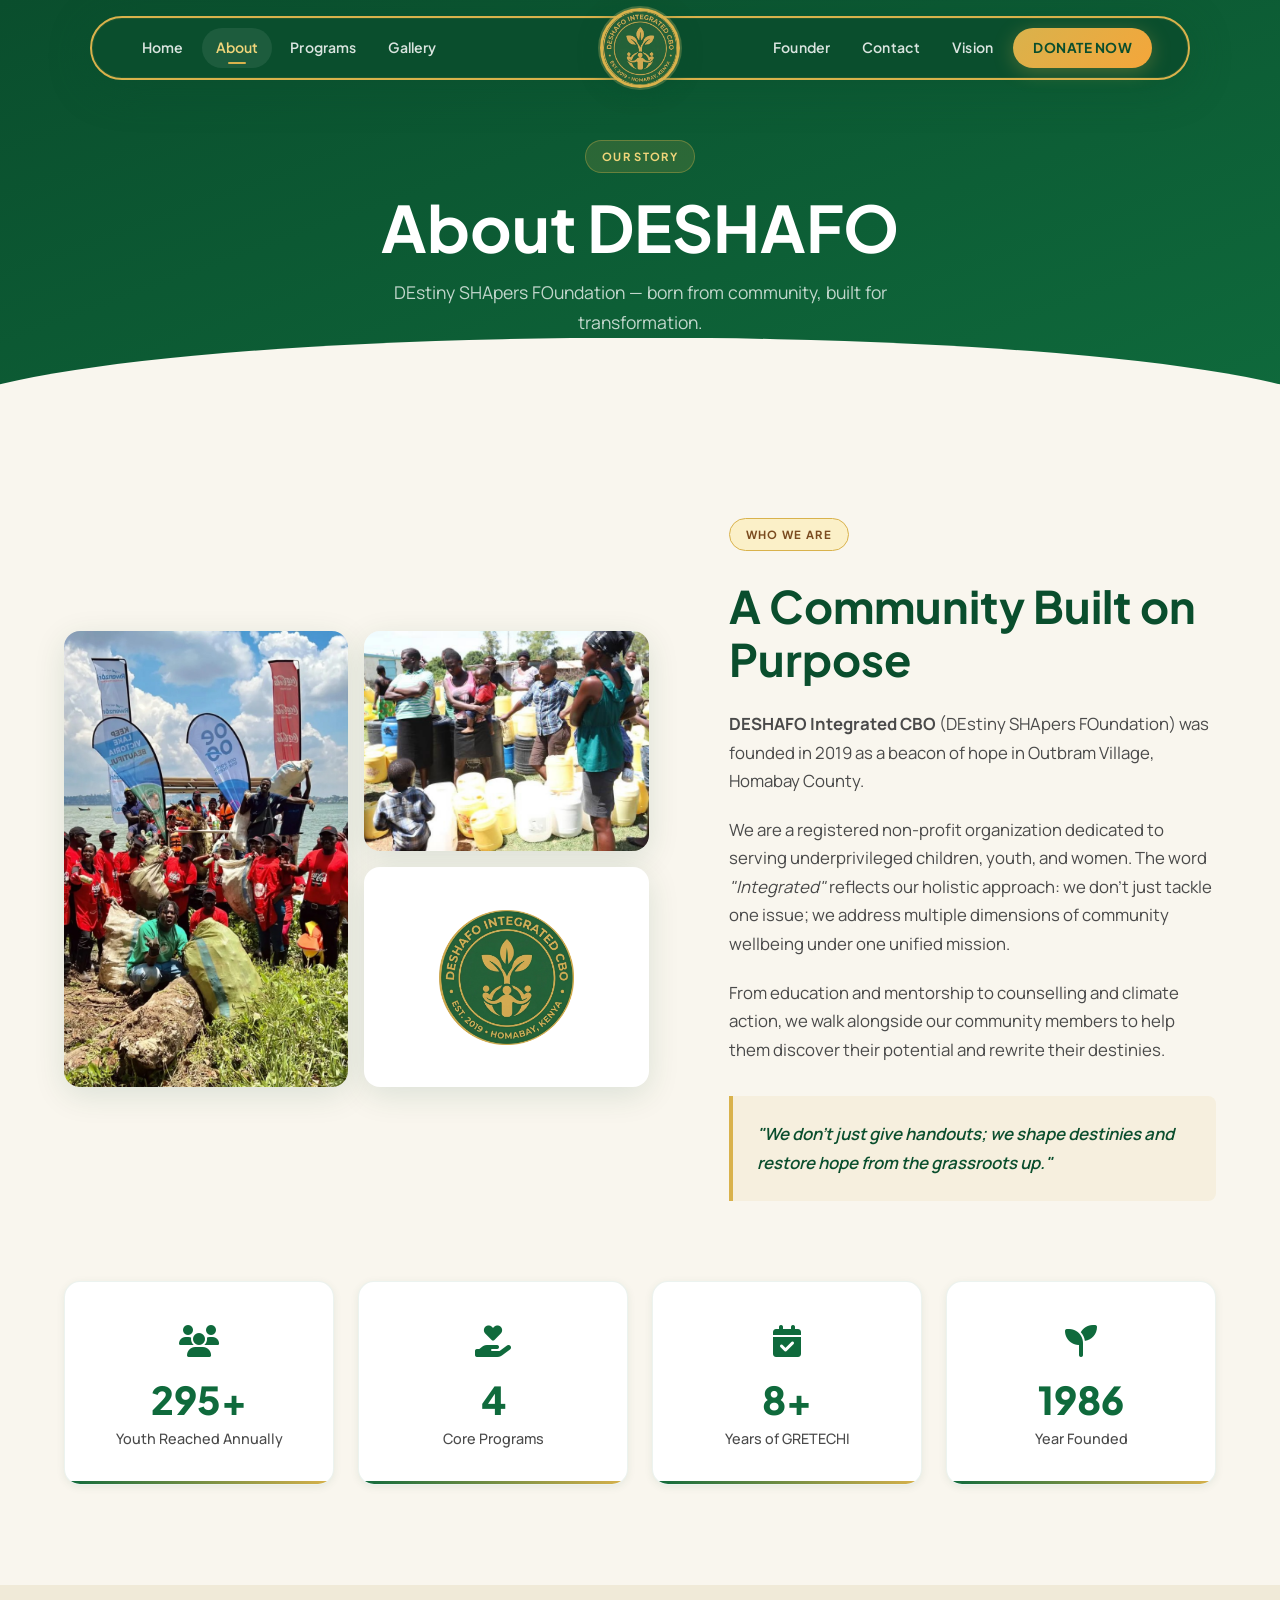
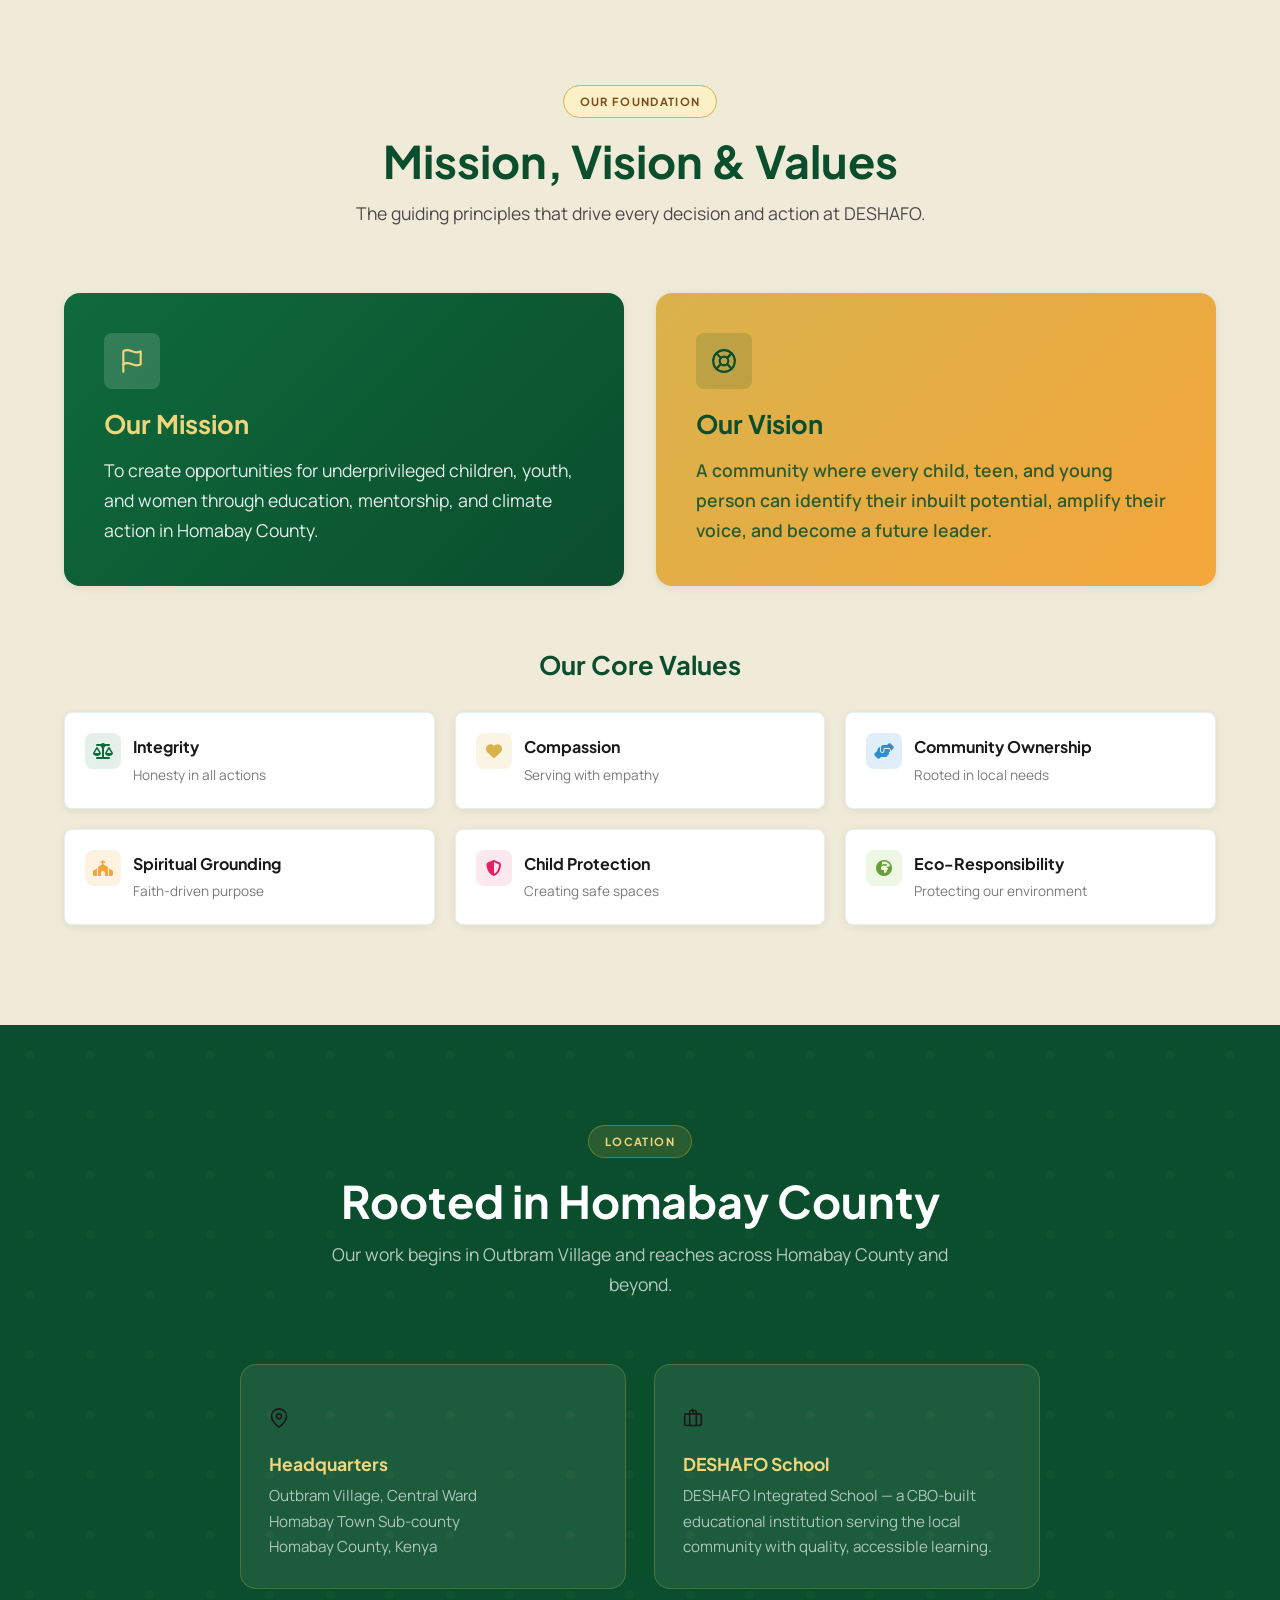
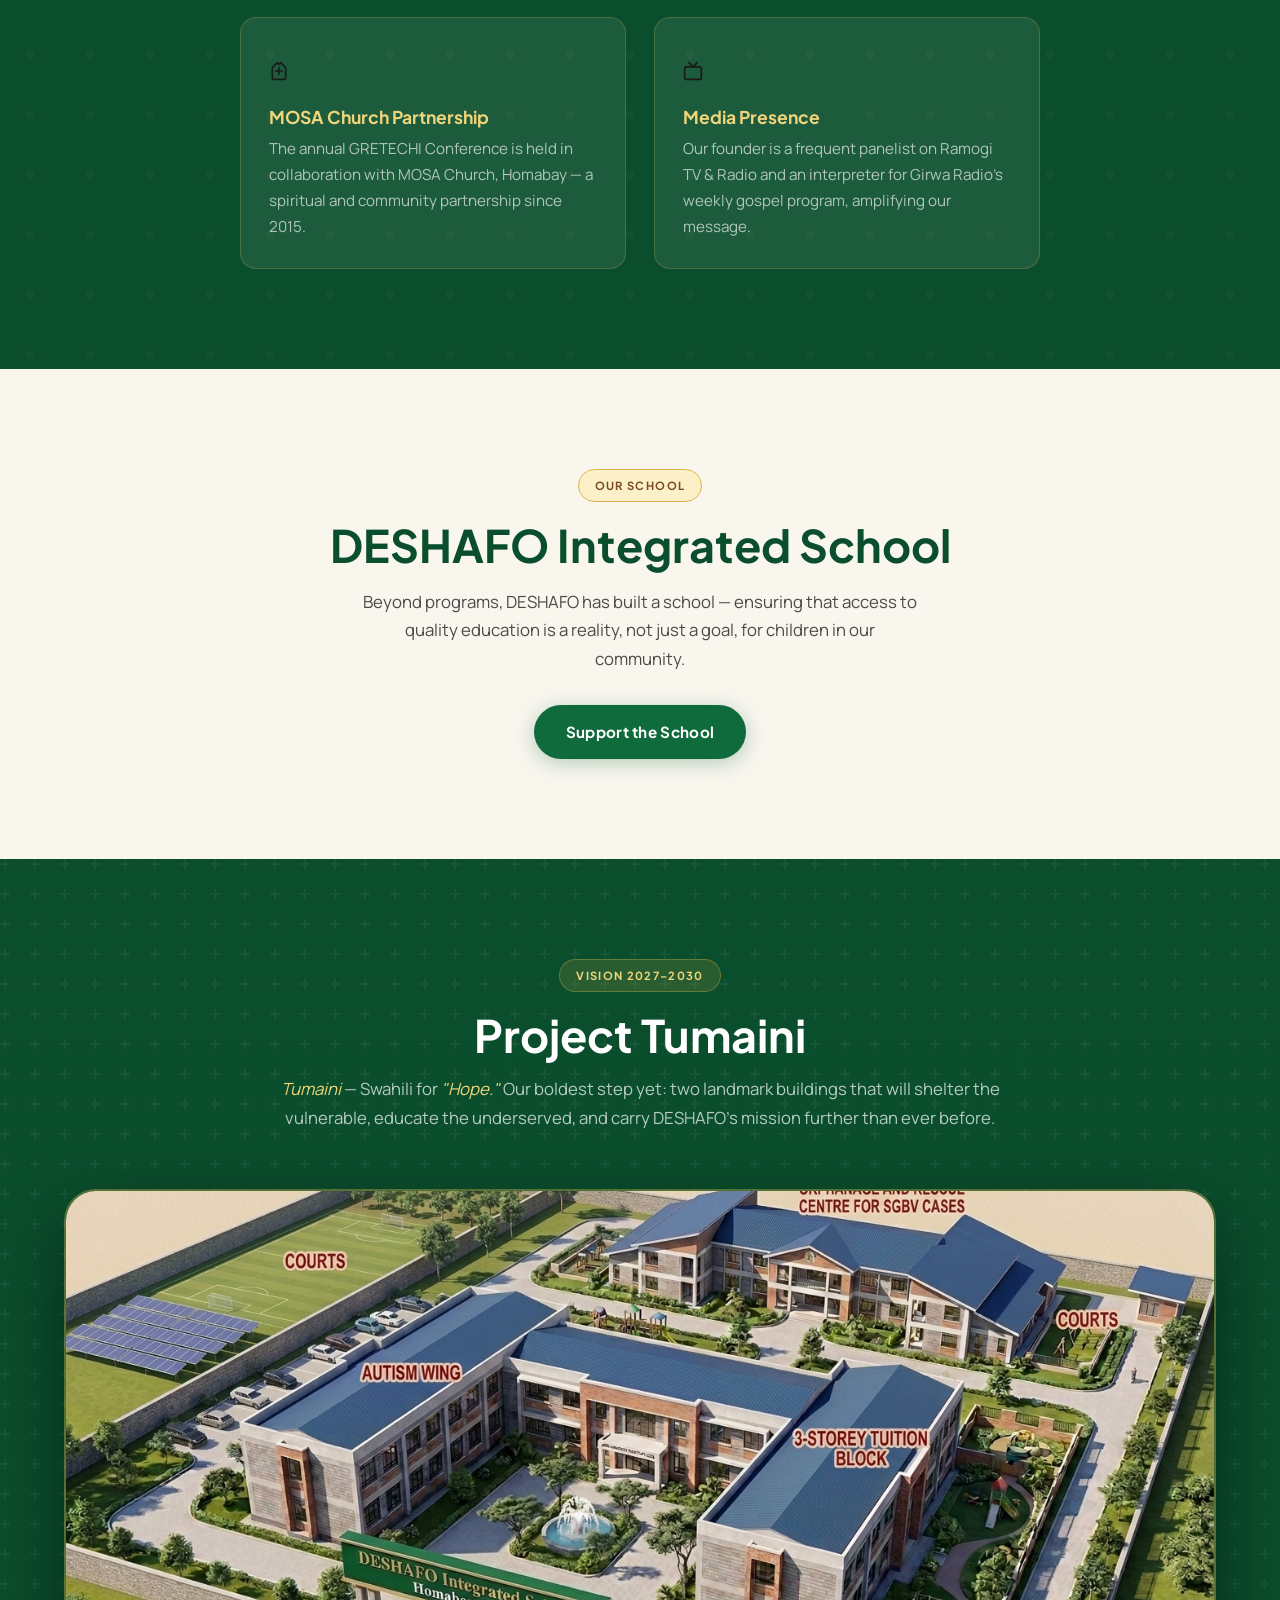
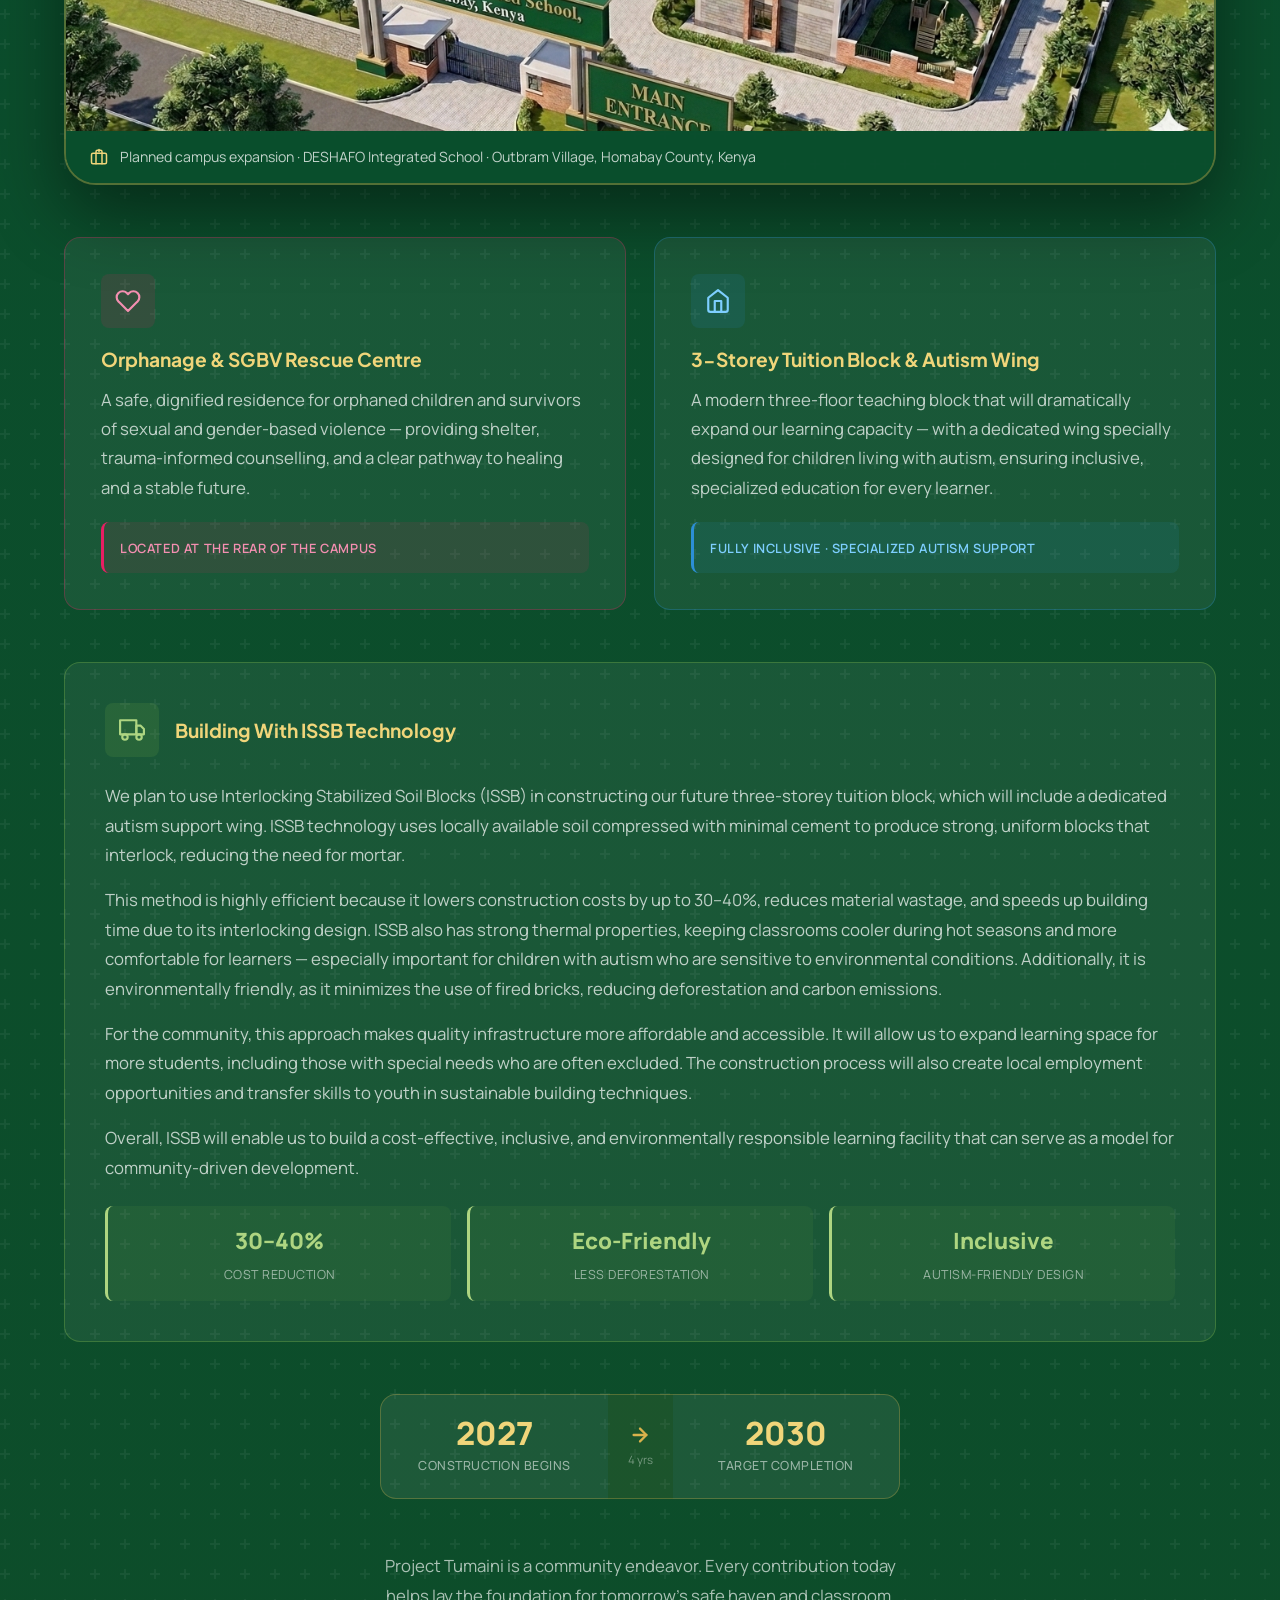
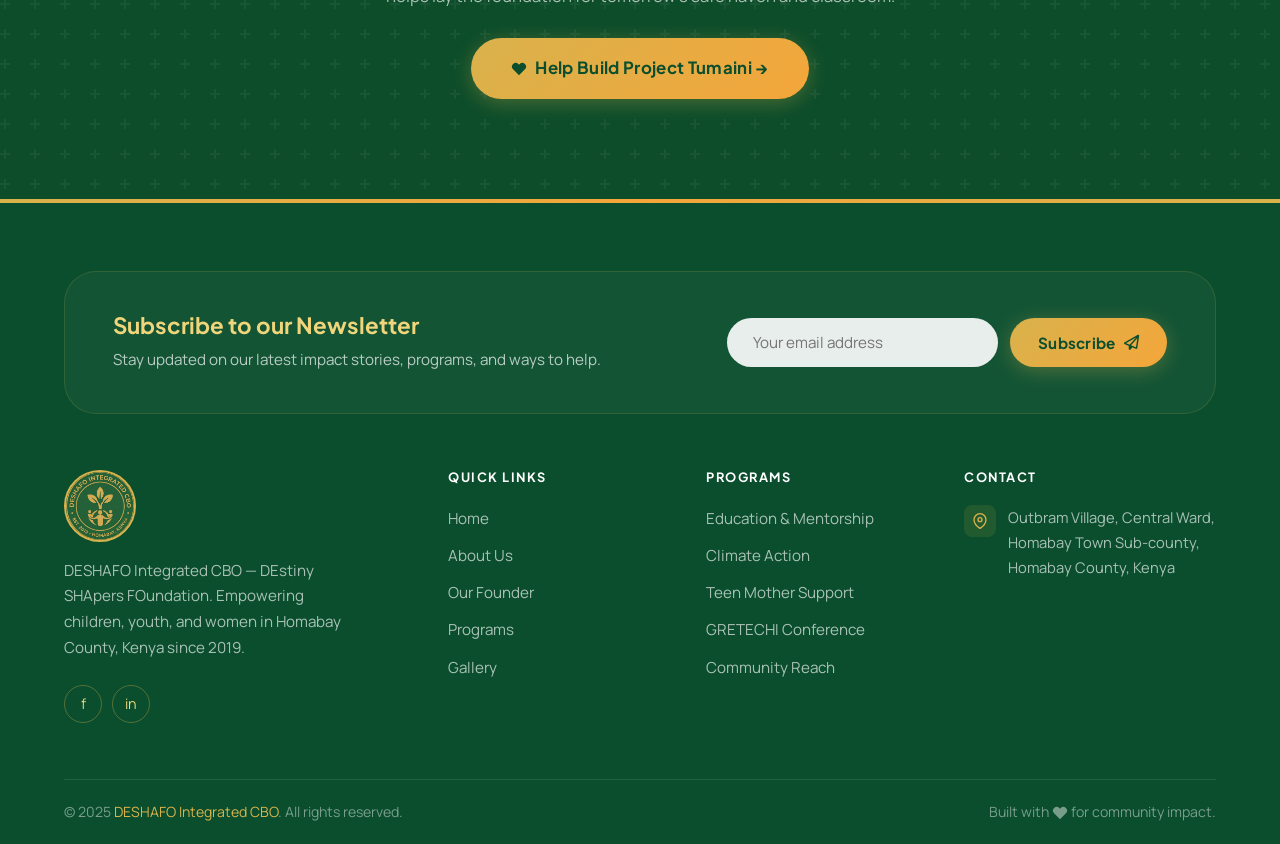
==== commit 79c4cefa: "bug fix - loader" ====
--- a/about.html
+++ b/about.html
@@ -443,8 +443,37 @@
 </footer>
 <script src="js/main.js"></script>
 <script>
-  (function(){var l=document.getElementById('page-loader');if(!l)return;window.addEventListener('load',function(){setTimeout(function(){l.classList.add('loader-hidden');},420);});})();
+  (function(){
+    var l=document.getElementById('page-loader');
+    if(!l)return;
+
+    /* ── Minimum time loader stays visible (ms) ── */
+    var MIN_MS=750;
+    var t0=window.performance&&performance.timing?performance.timing.navigationStart:Date.now();
+
+    /* ── Hide after page loads, respecting minimum display time ── */
+    window.addEventListener('load',function(){
+      var elapsed=Date.now()-t0;
+      var wait=Math.max(280,MIN_MS-elapsed);
+      setTimeout(function(){l.classList.add('loader-hidden');},wait);
+    });
+
+    /* ── Show loader when navigating AWAY (outgoing transition) ── */
+    document.addEventListener('click',function(e){
+      var a=e.target.closest('a[href]');
+      if(!a)return;
+      var h=a.getAttribute('href')||'';
+      if(!h||h.charAt(0)==='#'||/^(mailto|tel|http|https):/.test(h)||a.target==='_blank')return;
+      l.classList.remove('loader-hidden');
+    });
+
+    /* ── Handle bfcache page restore (browser back/forward) ── */
+    window.addEventListener('pageshow',function(e){
+      if(e.persisted)l.classList.add('loader-hidden');
+    });
+  })();
 </script></body>
 </html>
 
 
+
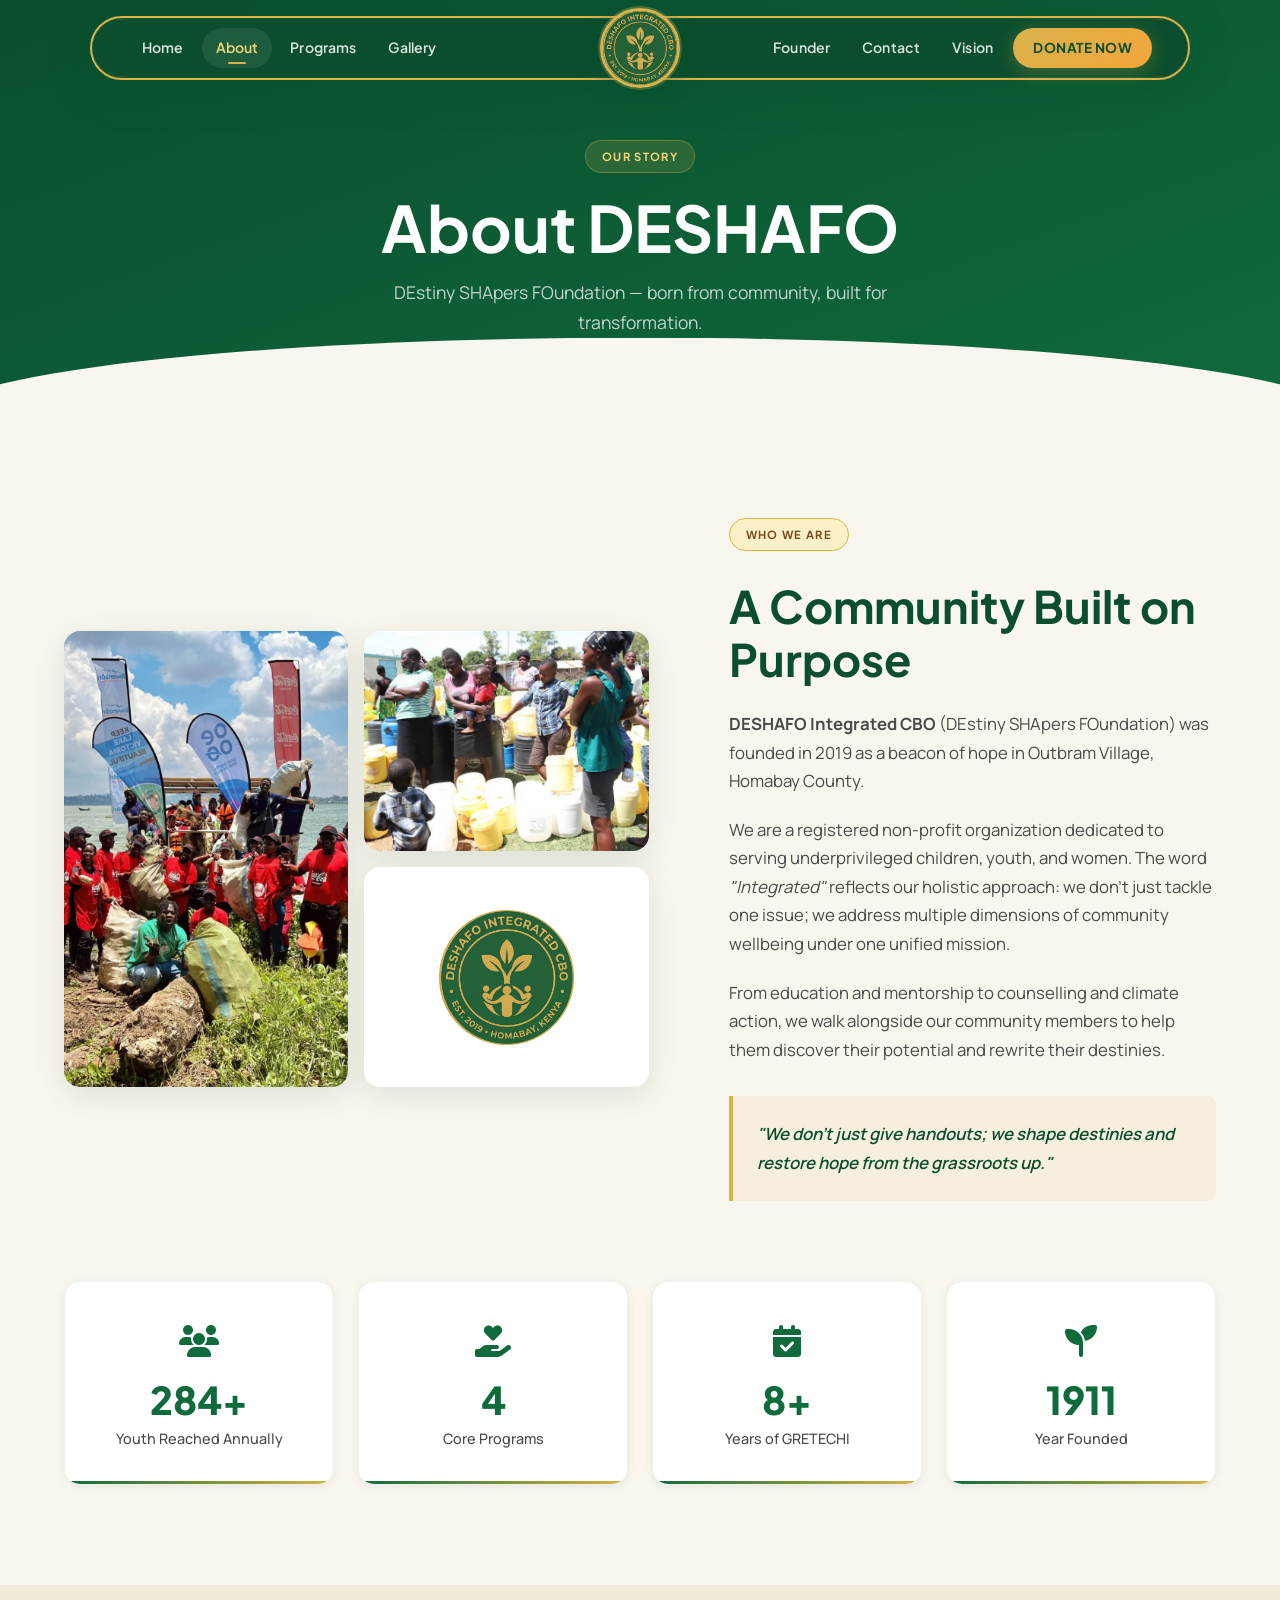
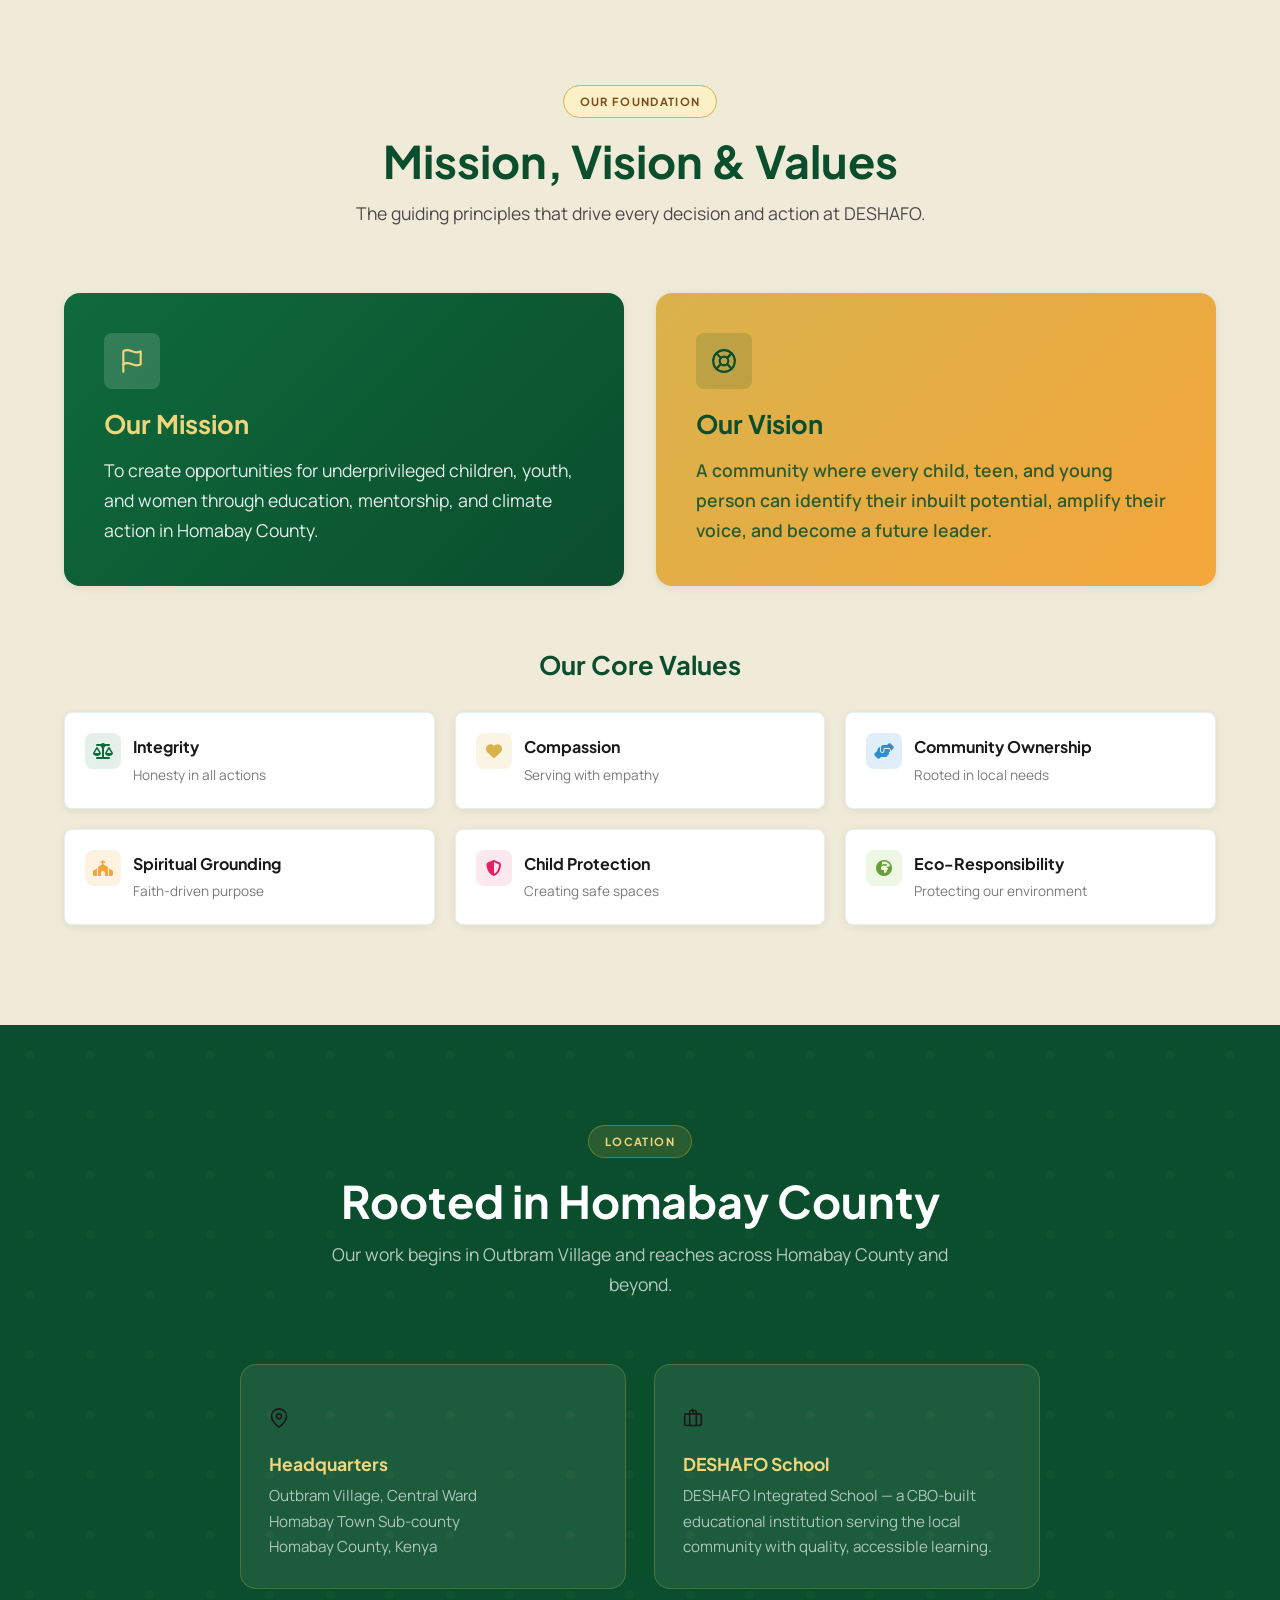
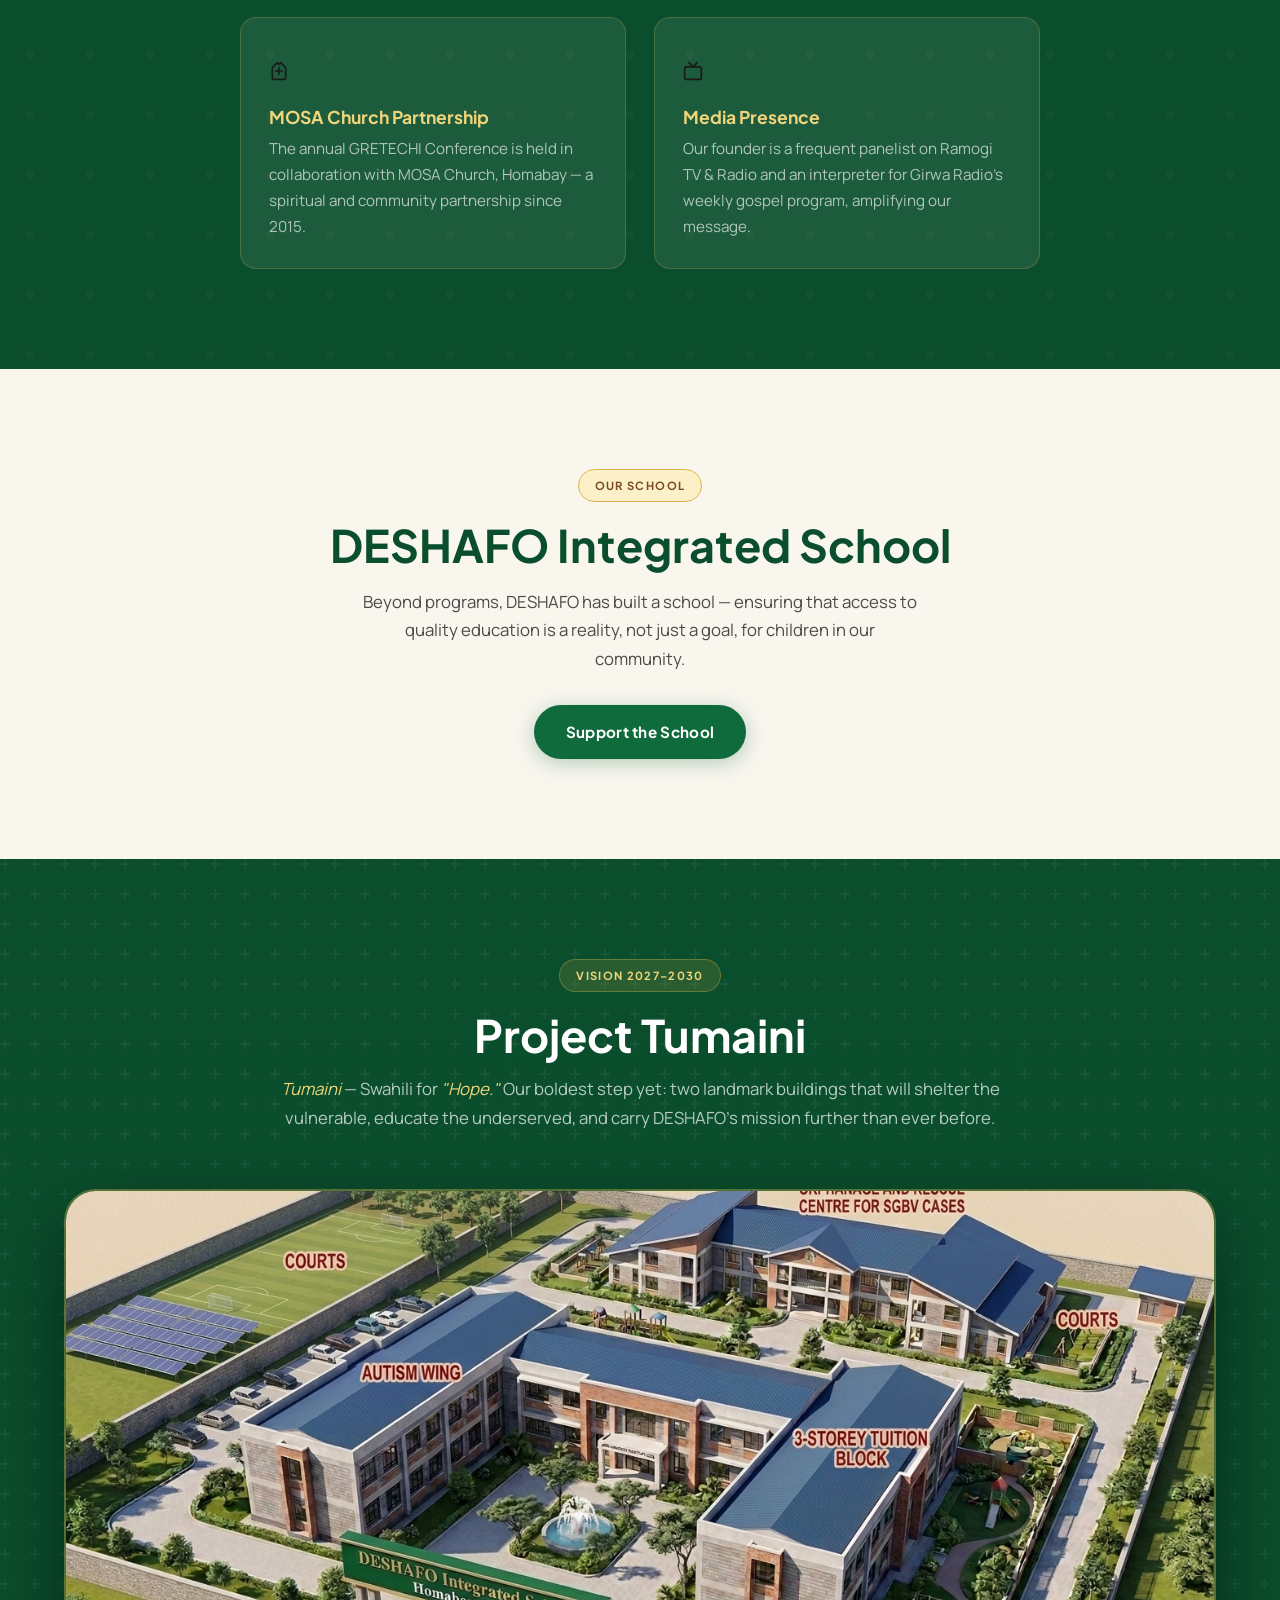
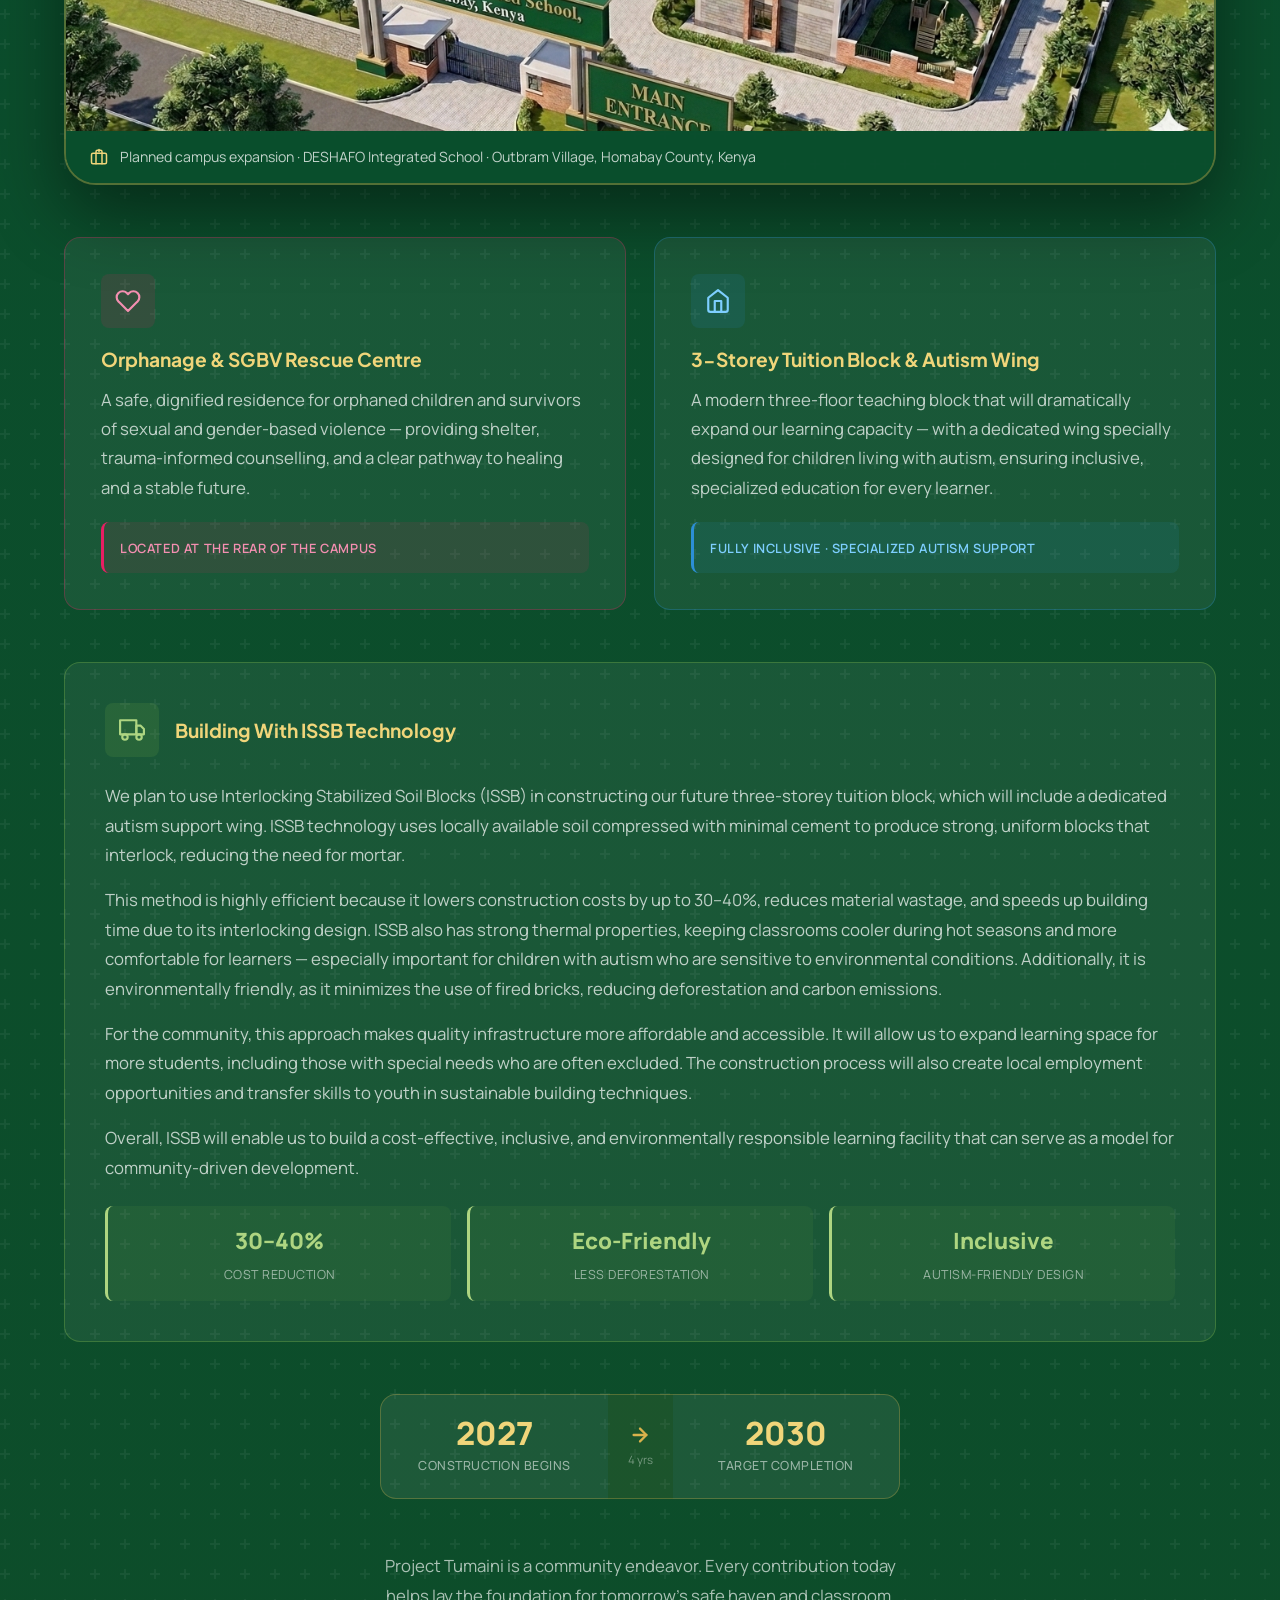
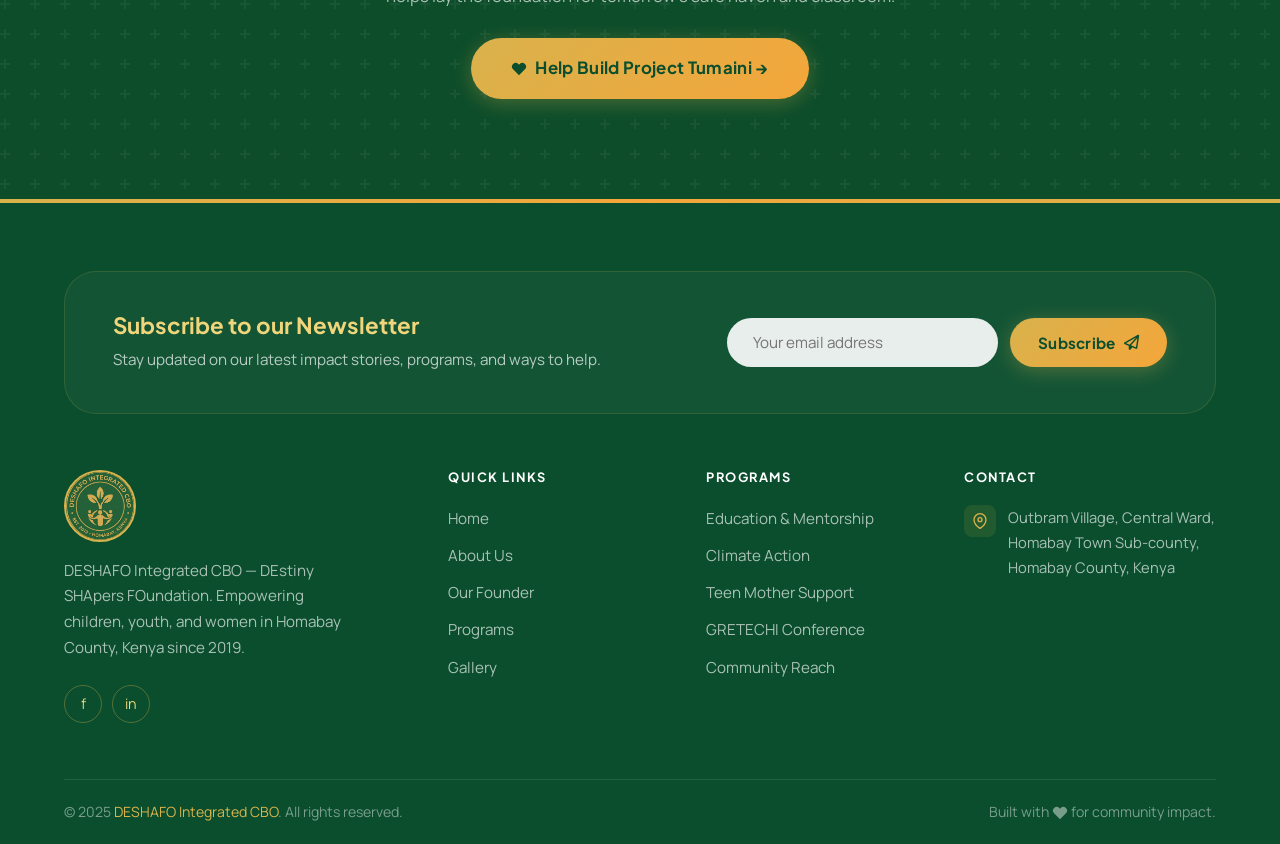
==== commit ba08bdbe: "fixed" ====
--- a/about.html
+++ b/about.html
@@ -447,29 +447,26 @@
     var l=document.getElementById('page-loader');
     if(!l)return;
 
-    /* ── Minimum time loader stays visible (ms) ── */
-    var MIN_MS=750;
+    var FAST_MS=280;   /* pages loading faster than this skip the loader entirely */
+    var MIN_MS =700;   /* minimum time loader is shown on slow pages              */
     var t0=window.performance&&performance.timing?performance.timing.navigationStart:Date.now();
 
-    /* ── Hide after page loads, respecting minimum display time ── */
     window.addEventListener('load',function(){
       var elapsed=Date.now()-t0;
-      var wait=Math.max(280,MIN_MS-elapsed);
-      setTimeout(function(){l.classList.add('loader-hidden');},wait);
+      if(elapsed<FAST_MS){
+        /* Fast load — kill loader with no visible flash */
+        l.style.transition='none';
+        l.style.display='none';
+      } else {
+        /* Slow load — keep visible for minimum time, then fade */
+        var wait=Math.max(0,MIN_MS-elapsed);
+        setTimeout(function(){ l.classList.add('loader-hidden'); },wait);
+      }
     });
 
-    /* ── Show loader when navigating AWAY (outgoing transition) ── */
-    document.addEventListener('click',function(e){
-      var a=e.target.closest('a[href]');
-      if(!a)return;
-      var h=a.getAttribute('href')||'';
-      if(!h||h.charAt(0)==='#'||/^(mailto|tel|http|https):/.test(h)||a.target==='_blank')return;
-      l.classList.remove('loader-hidden');
-    });
-
-    /* ── Handle bfcache page restore (browser back/forward) ── */
+    /* Browser back/forward (bfcache restore) — page is already ready */
     window.addEventListener('pageshow',function(e){
-      if(e.persisted)l.classList.add('loader-hidden');
+      if(e.persisted){ l.style.transition='none'; l.style.display='none'; }
     });
   })();
 </script></body>
@@ -477,3 +474,4 @@
 
 
 
+
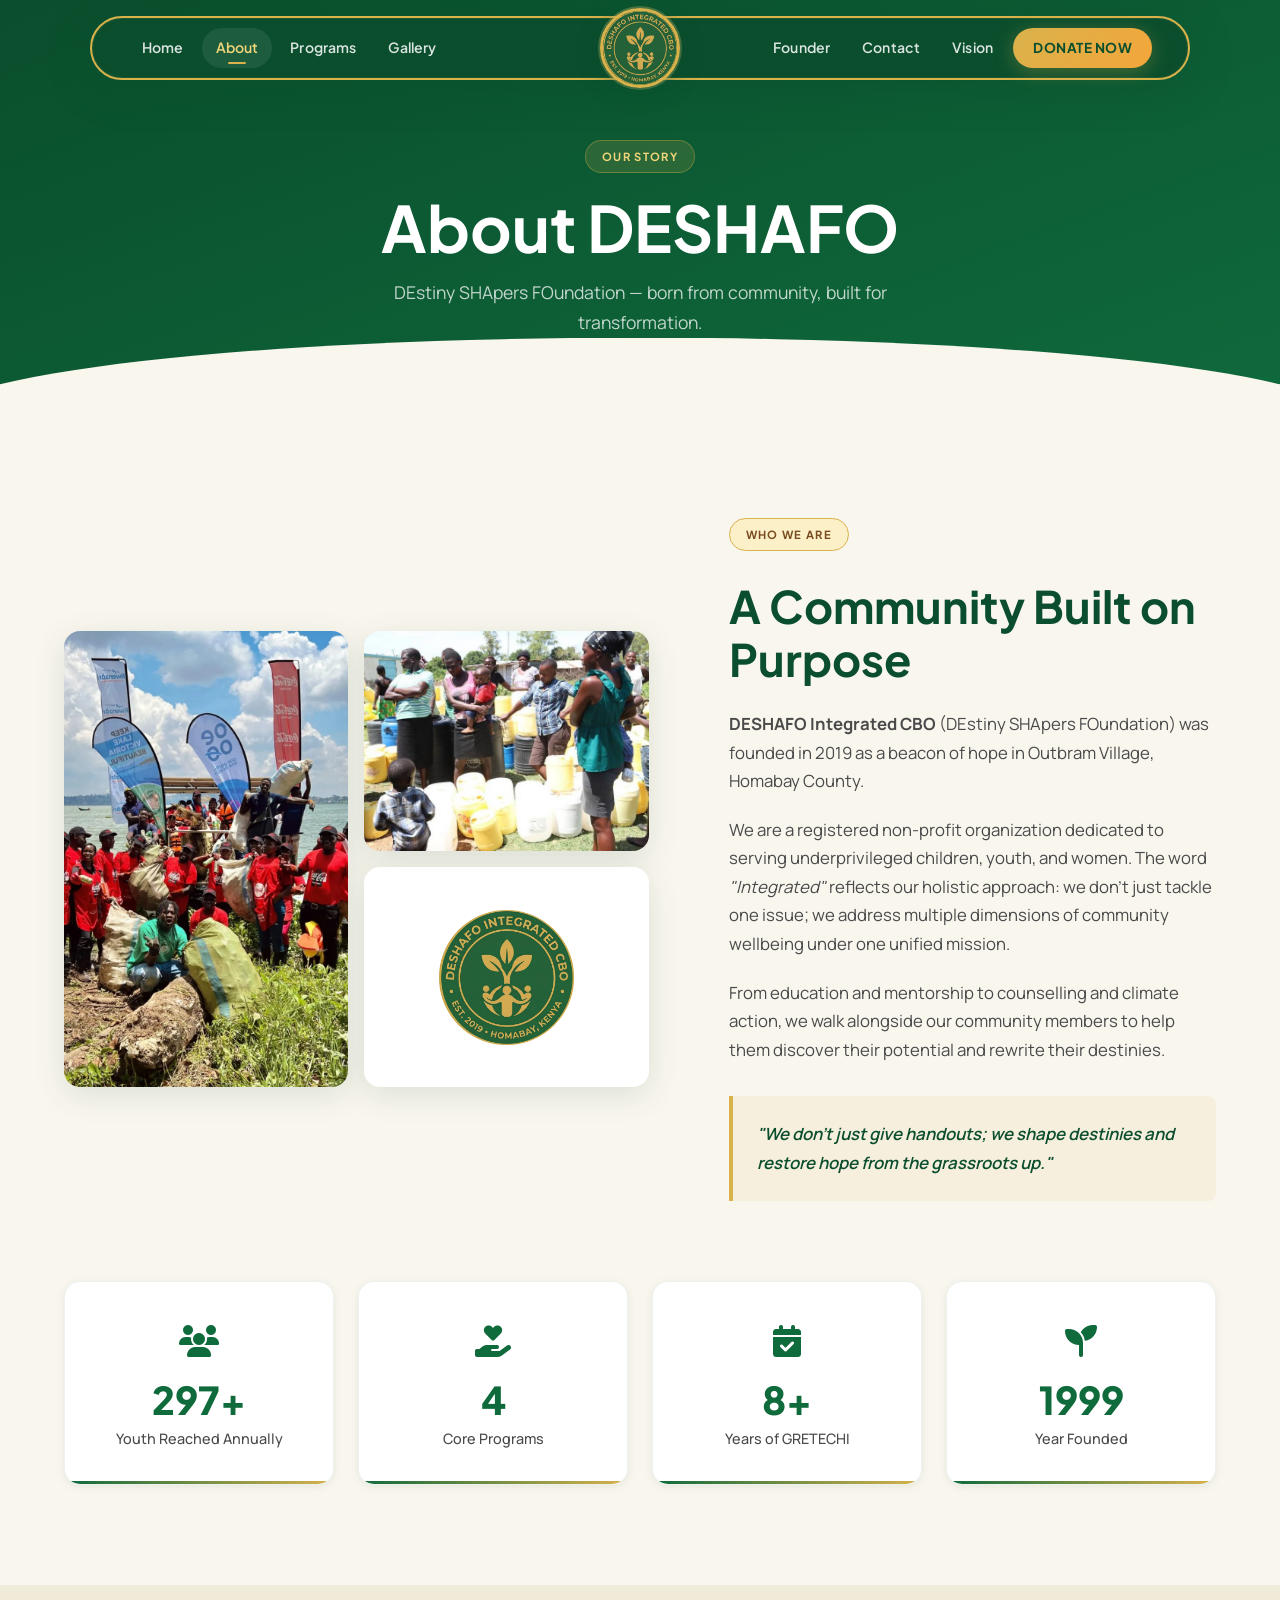
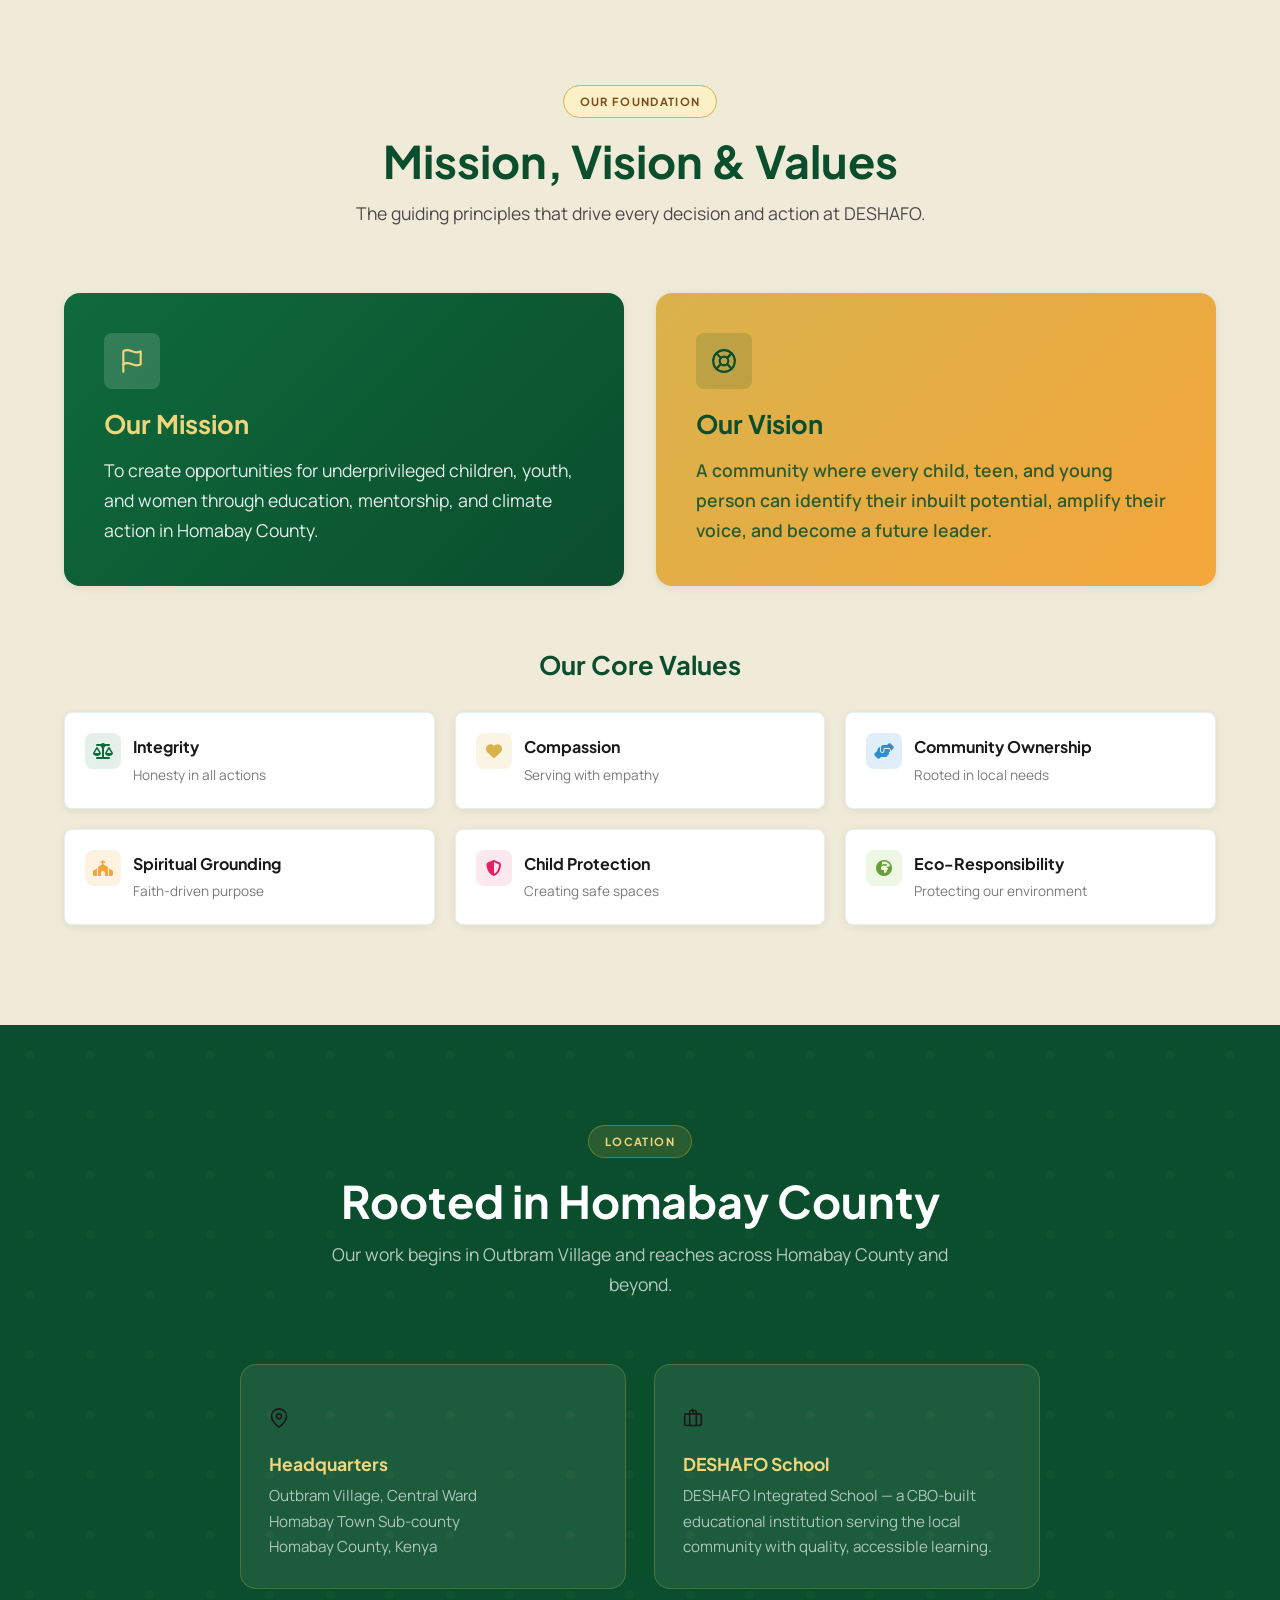
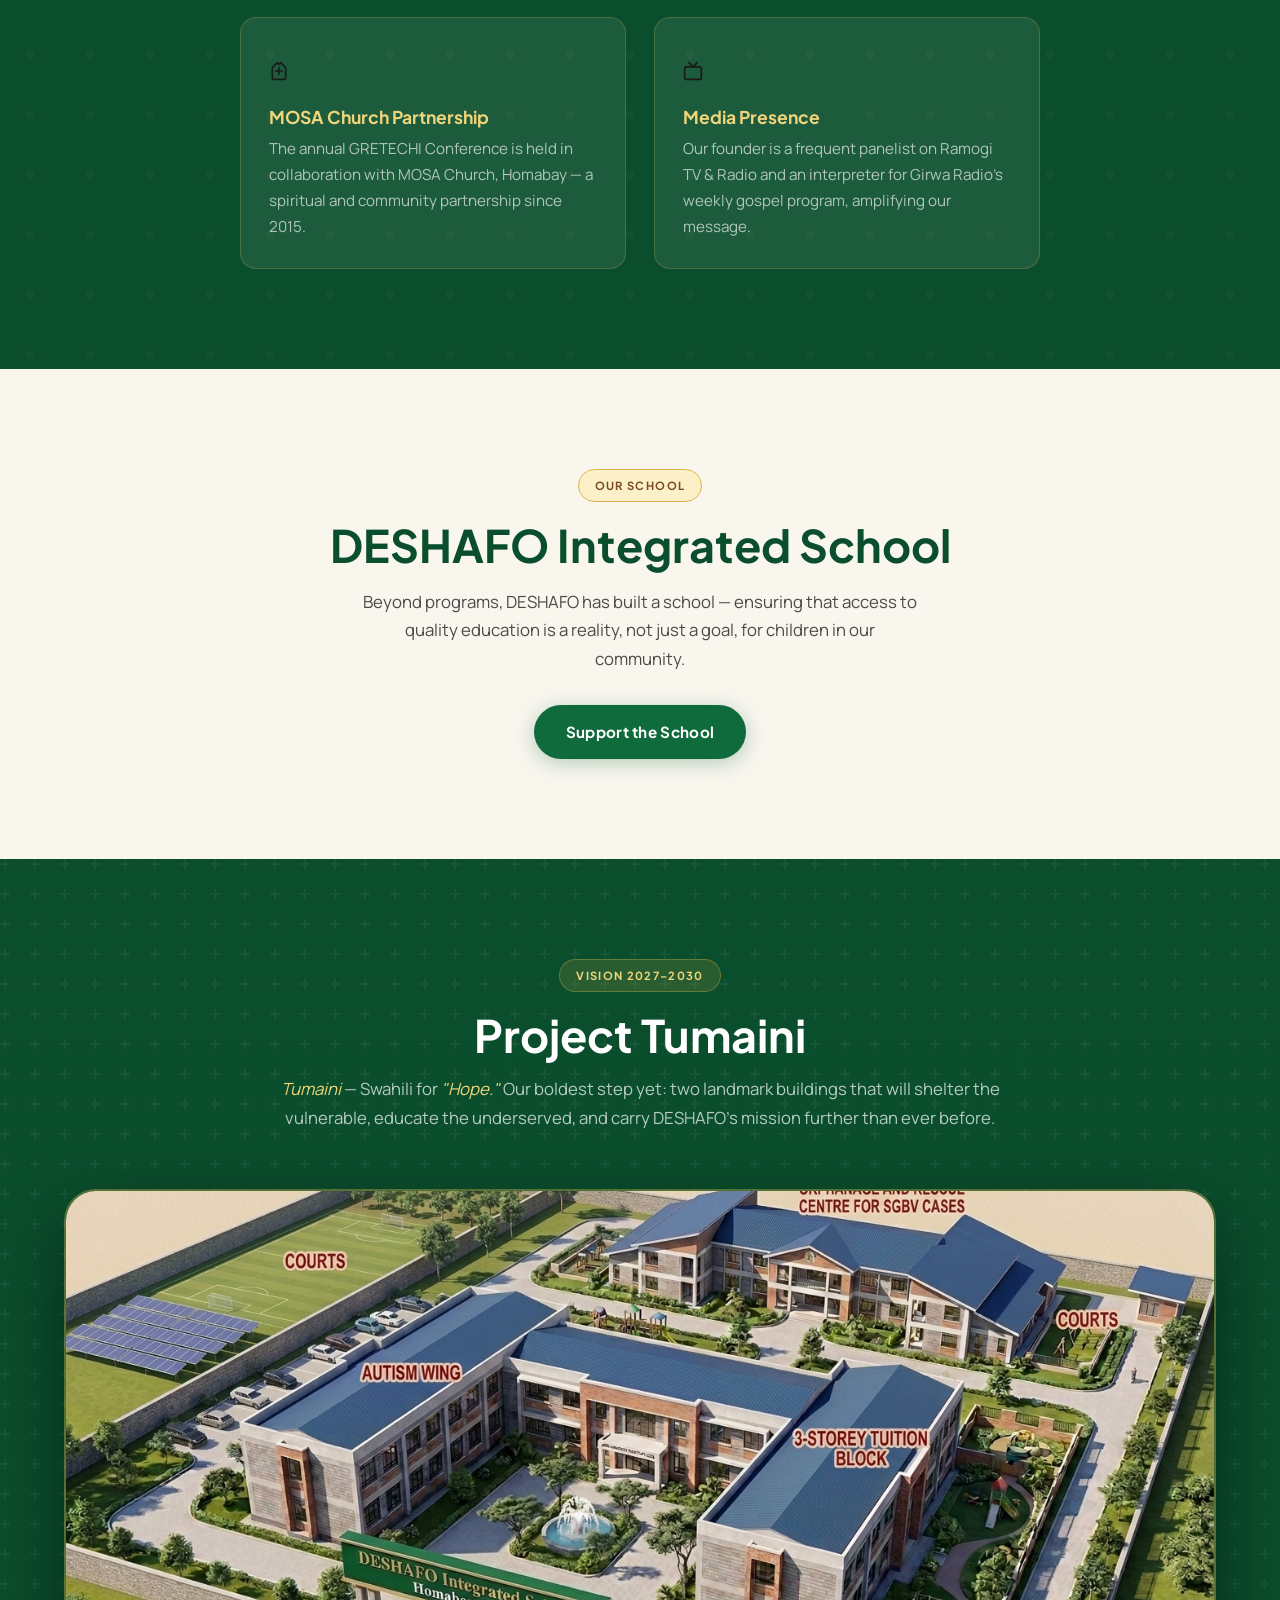
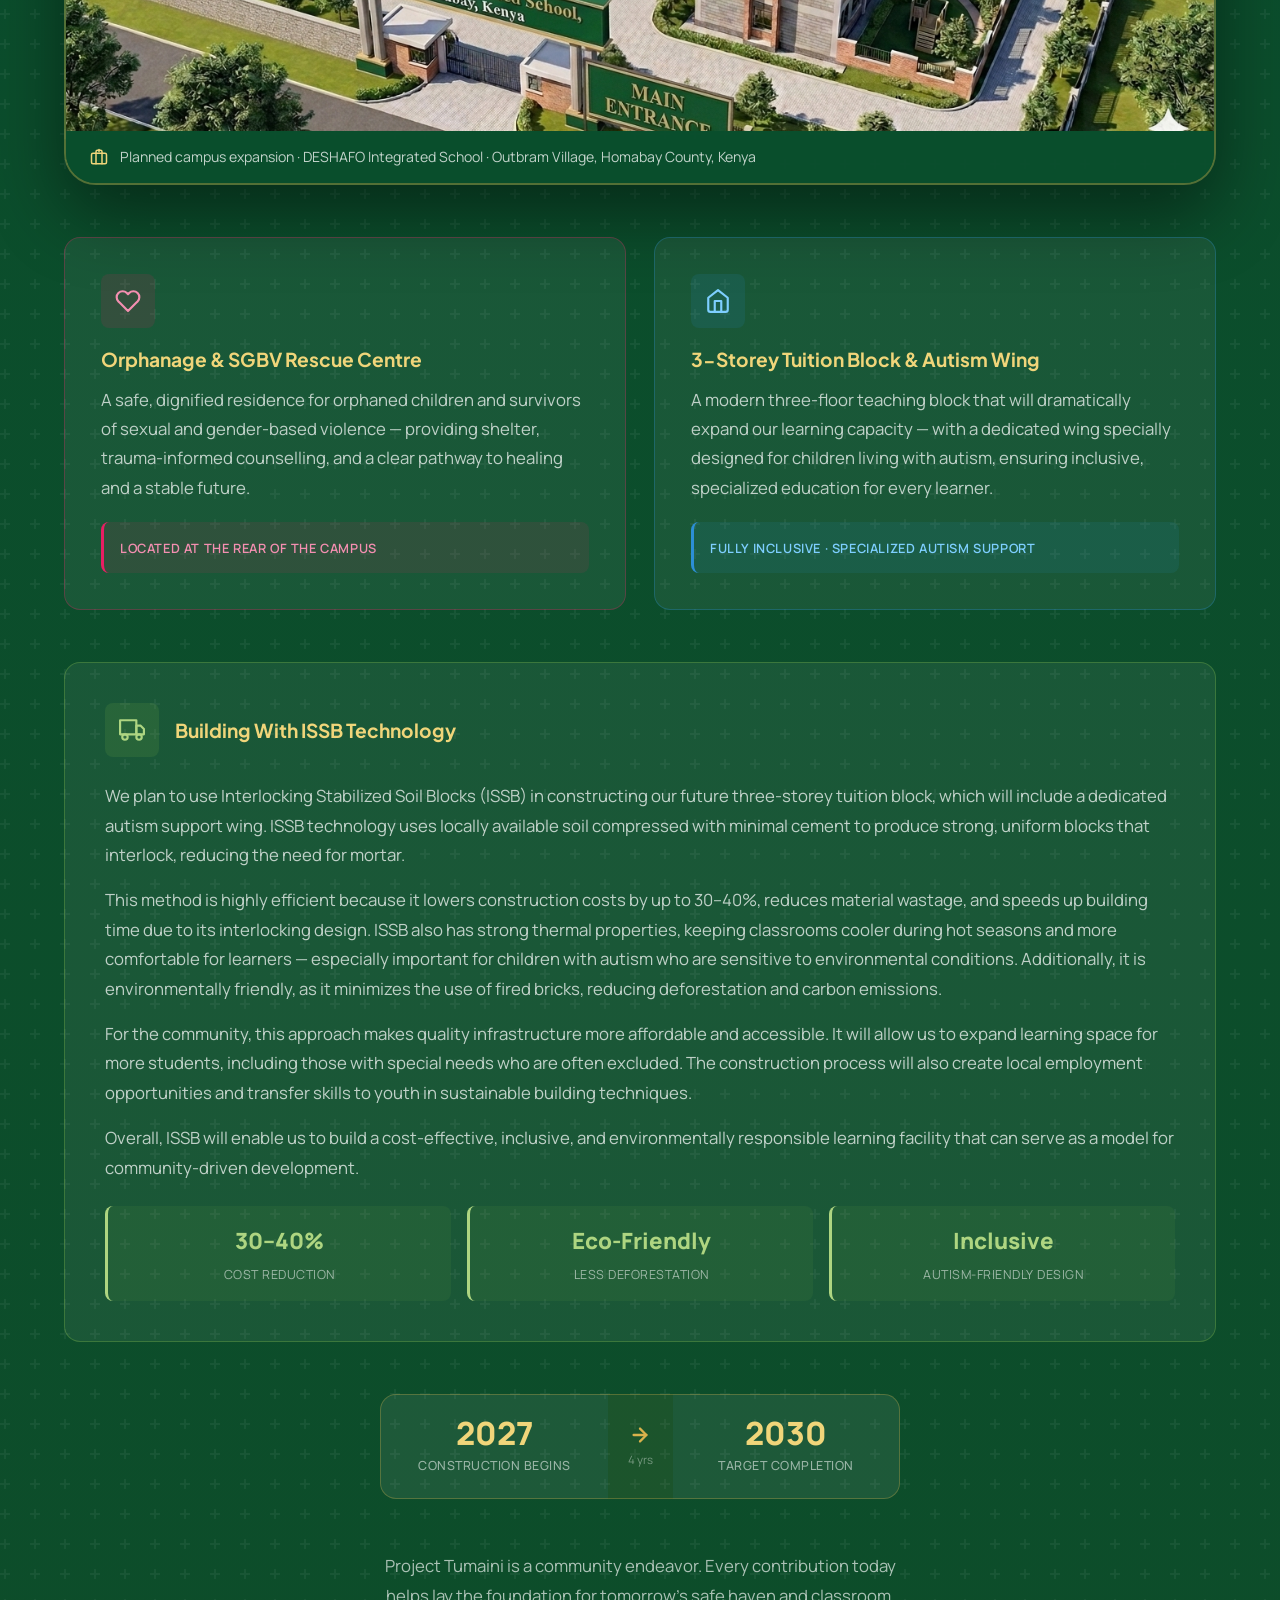
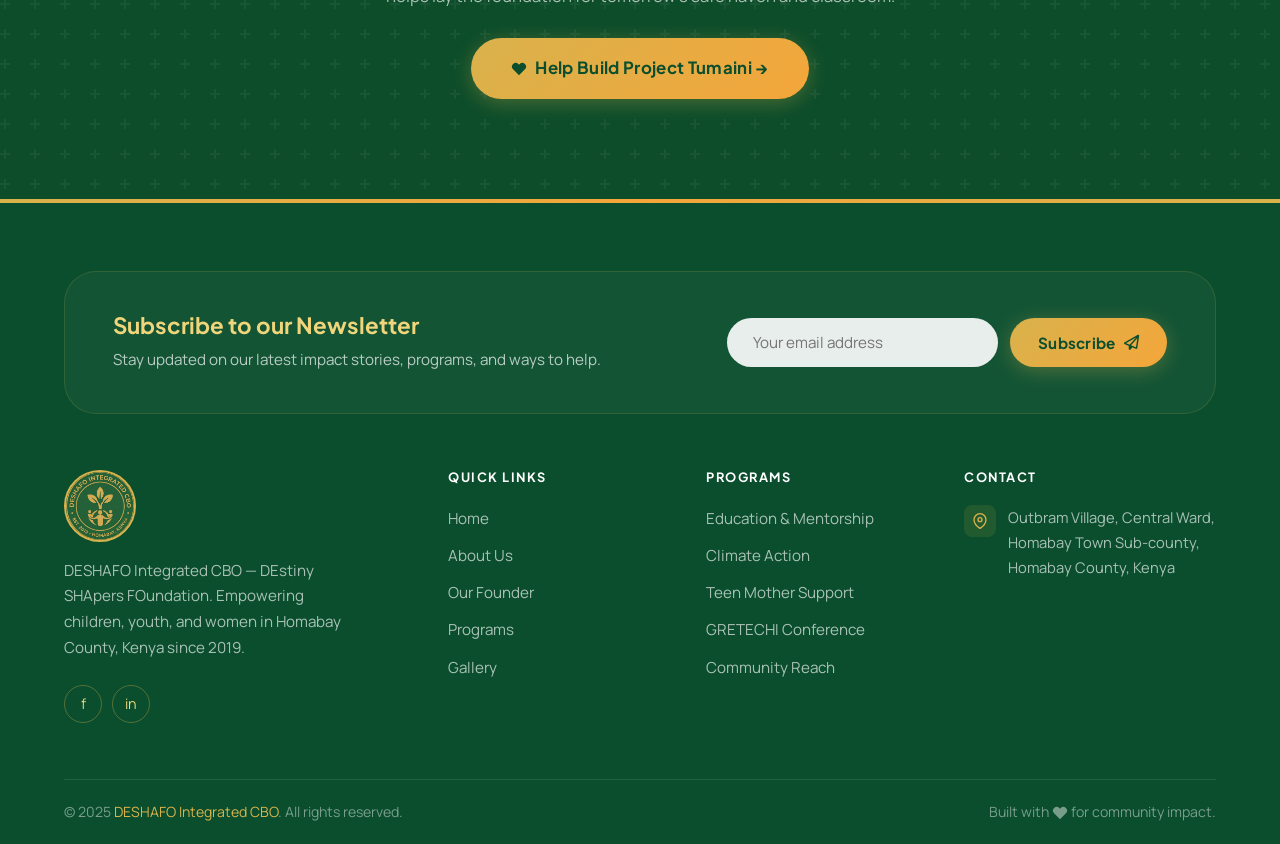
==== commit cc5503f8: "Add session-based loader skip functionality and improve text alignment across multiple pages" ====
--- a/about.html
+++ b/about.html
@@ -447,6 +447,10 @@
     var l=document.getElementById('page-loader');
     if(!l)return;
 
+    /* Skip loader on all visits after the first in this session */
+    if(sessionStorage.getItem('visited')){l.style.transition='none';l.style.display='none';return;}
+    sessionStorage.setItem('visited','1');
+
     var FAST_MS=280;   /* pages loading faster than this skip the loader entirely */
     var MIN_MS =700;   /* minimum time loader is shown on slow pages              */
     var t0=window.performance&&performance.timing?performance.timing.navigationStart:Date.now();
--- a/css/style.css
+++ b/css/style.css
@@ -626,7 +626,12 @@
 /* Ensure explicit placement */
 .hero-text {
   grid-area: text;
-}
+  text-align: center;
+}
+.hero-text .badge { margin-left: auto; margin-right: auto; }
+.hero-text p { margin-left: auto; margin-right: auto; }
+.hero-cta { justify-content: center; }
+.hero-stats { justify-content: center; }
 .hero-visual {
   grid-area: visual;
   position: relative;
@@ -666,7 +671,7 @@
   margin-top: 48px;
   flex-wrap: wrap;
 }
-.hero-stat-item { text-align: left; }
+.hero-stat-item { text-align: center; }
 .hero-stat-item .num {
   font-family: var(--font-head);
   font-size: 2rem;
@@ -2024,17 +2029,19 @@
 /* ── Scroll animations ── */
 .reveal {
   opacity: 0;
-  transform: translateY(30px);
-  transition: opacity 0.7s ease, transform 0.7s ease;
+  transform: translateY(22px);
+  transition: opacity 0.65s cubic-bezier(0.16,1,0.3,1), transform 0.65s cubic-bezier(0.16,1,0.3,1);
 }
 .reveal.visible {
   opacity: 1;
   transform: translateY(0);
 }
-.reveal-delay-1 { transition-delay: 0.1s; }
-.reveal-delay-2 { transition-delay: 0.2s; }
-.reveal-delay-3 { transition-delay: 0.3s; }
-.reveal-delay-4 { transition-delay: 0.4s; }
+.reveal-delay-1 { transition-delay: 0.08s; }
+.reveal-delay-2 { transition-delay: 0.16s; }
+.reveal-delay-3 { transition-delay: 0.24s; }
+.reveal-delay-4 { transition-delay: 0.32s; }
+.reveal-delay-5 { transition-delay: 0.40s; }
+.reveal-delay-6 { transition-delay: 0.48s; }
 
 /* ── Responsive ── */
 @media (max-width: 1024px) {
@@ -2107,18 +2114,18 @@
    /* Hero */
    .hero-content {
      grid-template-columns: 1fr;
-      text-align: left !important;
+      text-align: center !important;
      padding: 120px 0 120px;
    }
    .hero-text {
-      text-align: left !important;
+      text-align: center !important;
      max-width: 100%;
      margin: 0;
      padding: 0 16px;
    }
    .hero-text > * {
-     margin-left: 0 !important;
-     margin-right: 0 !important;
+     margin-left: auto !important;
+     margin-right: auto !important;
      max-width: 100%;
    }
    .hero-text p {
@@ -2132,8 +2139,8 @@
    #orbitVisual, .orbit-ring, .orbit-ring-inner, .hero-logo-ring, .orbit-node {
      display: none !important;
    }
-   .hero-cta { justify-content: flex-start !important; }
-   .hero-stats { justify-content: flex-start !important; }
+   .hero-cta { justify-content: center !important; }
+   .hero-stats { justify-content: center !important; }
    .hero-stat-item { text-align: left !important; }
 
    /* About & Founder grids */
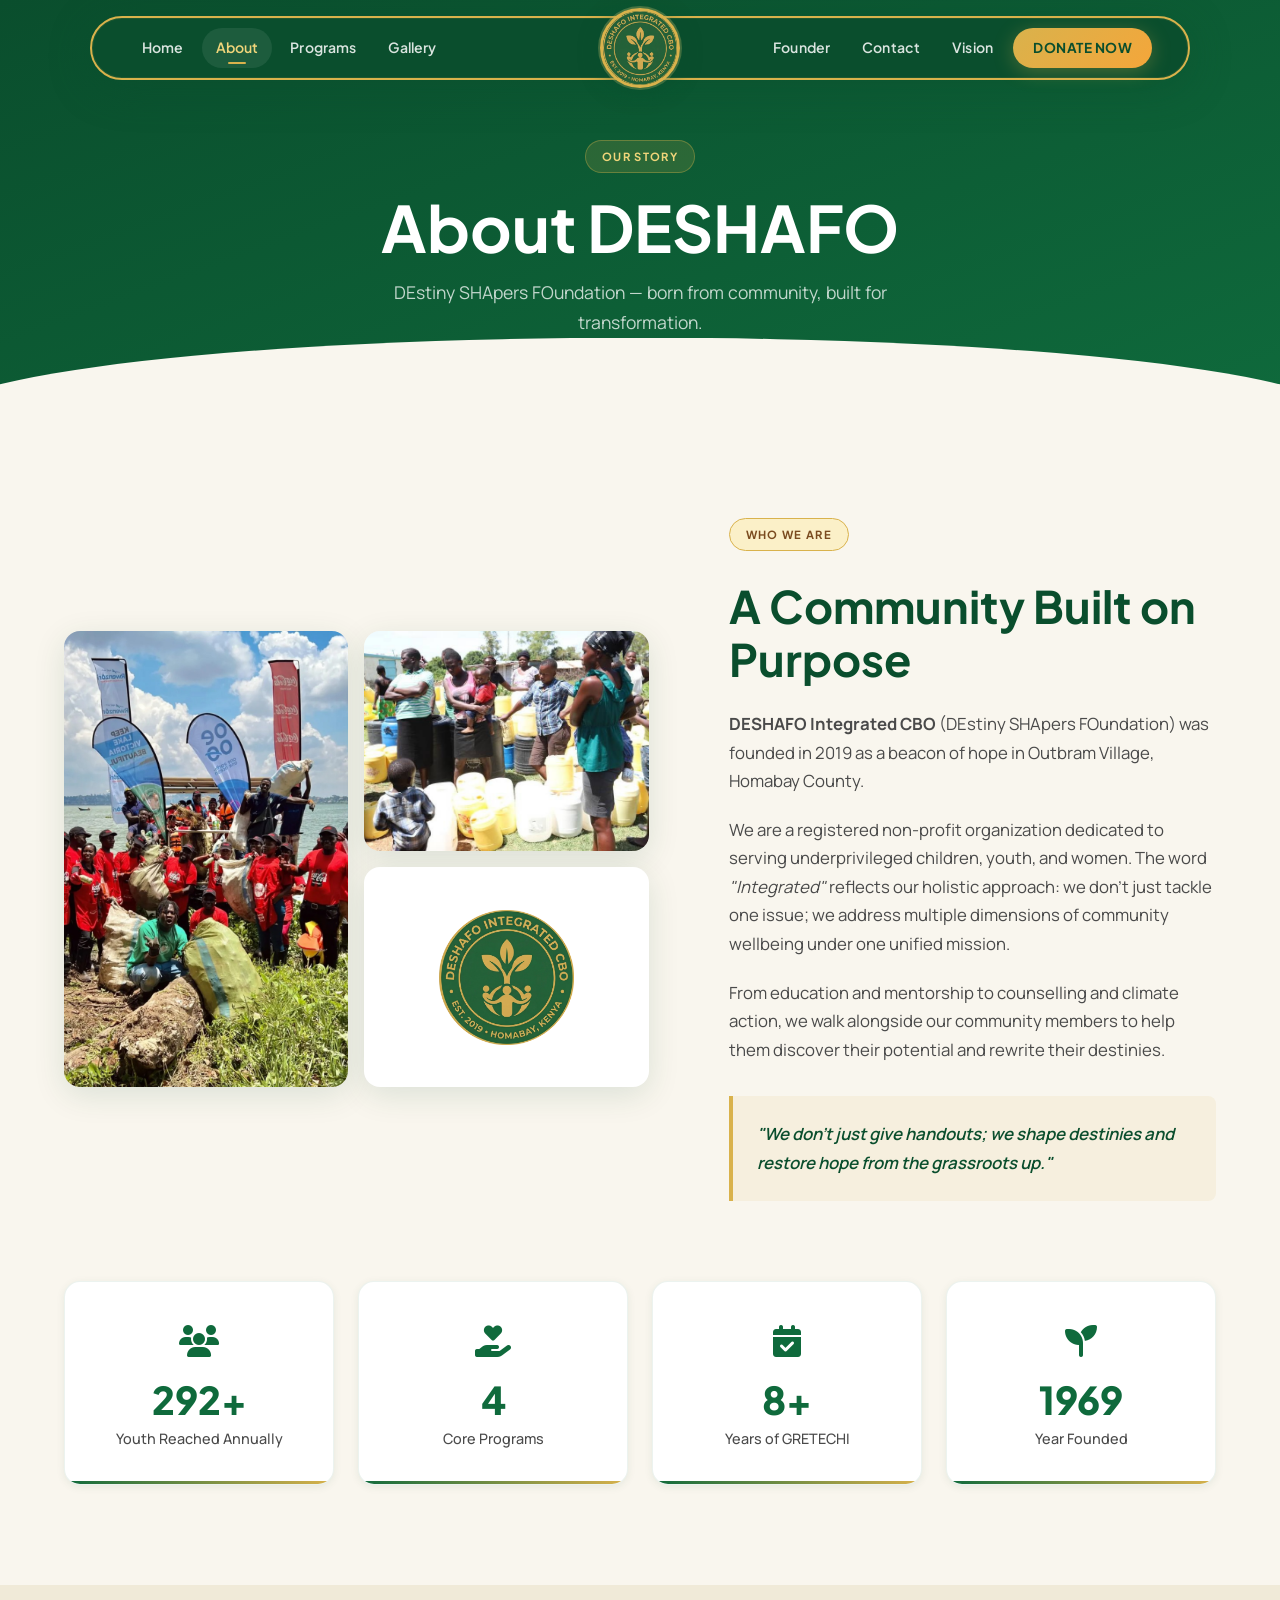
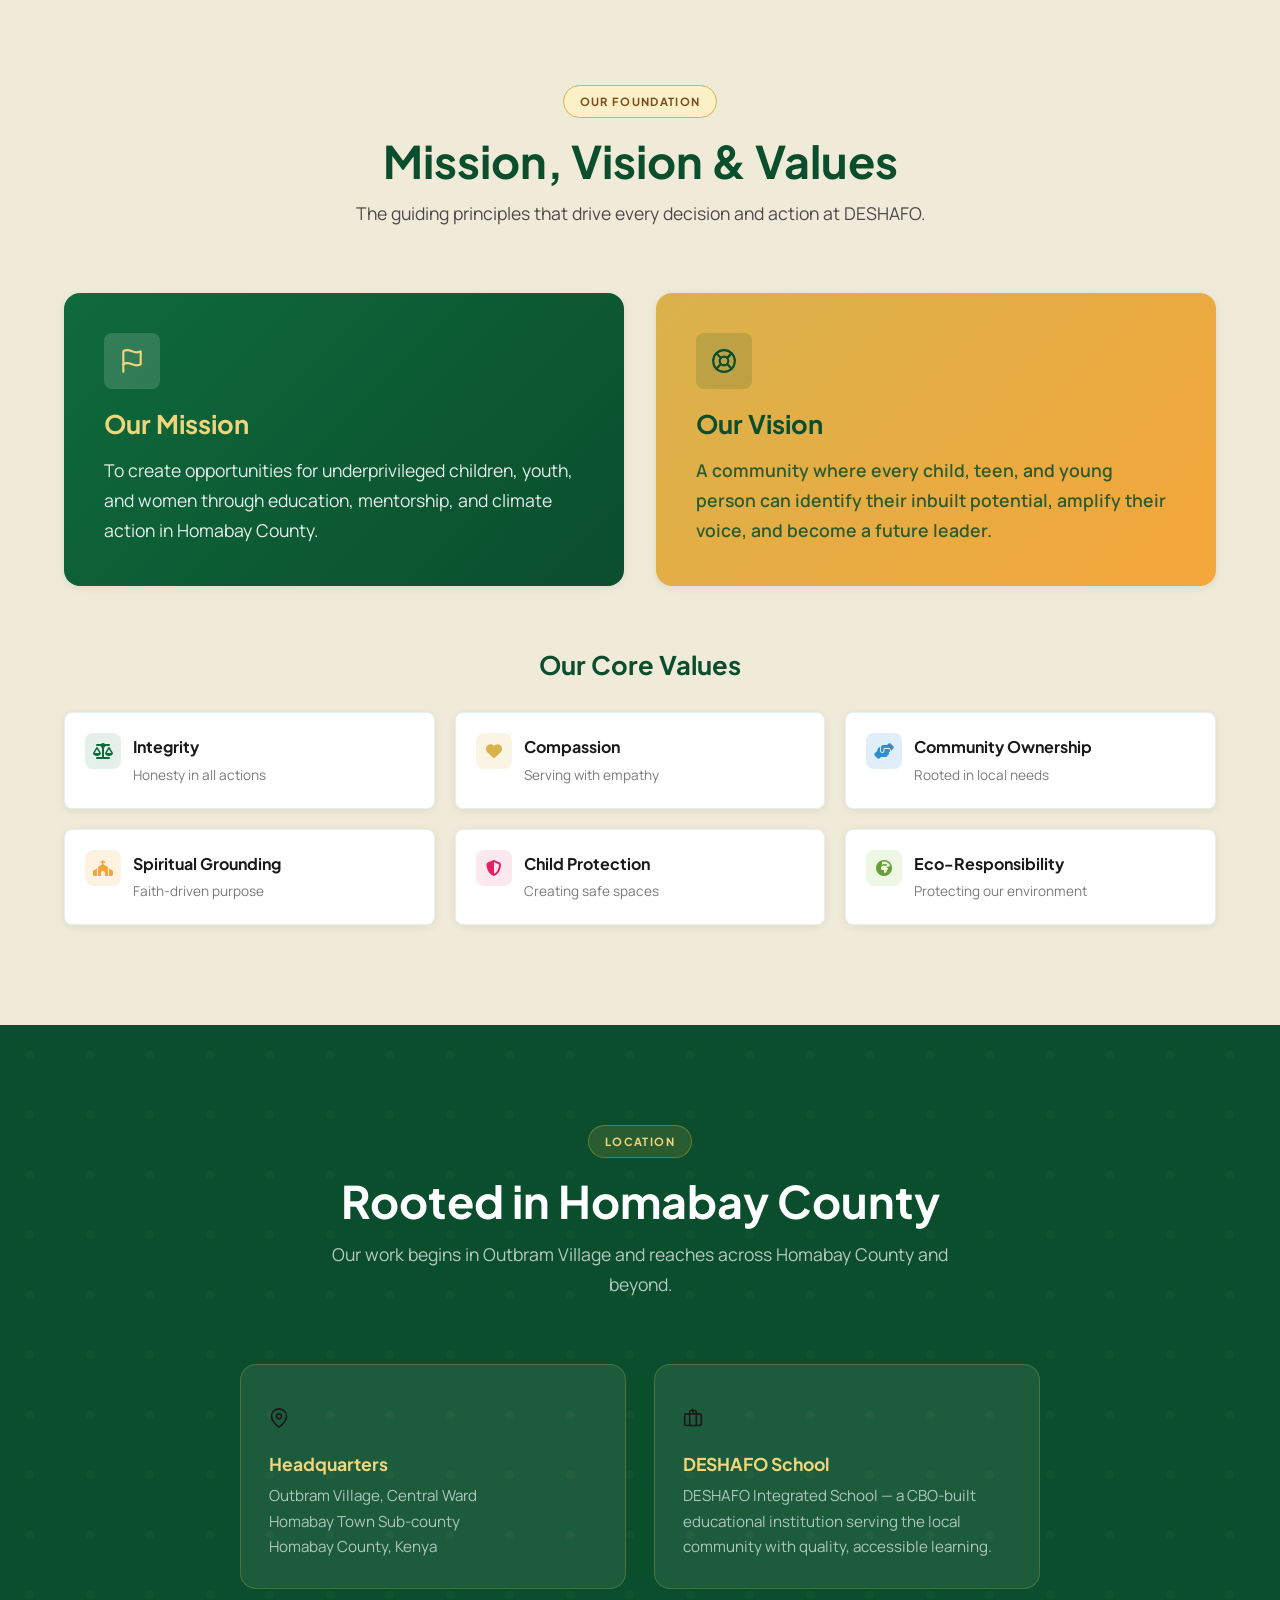
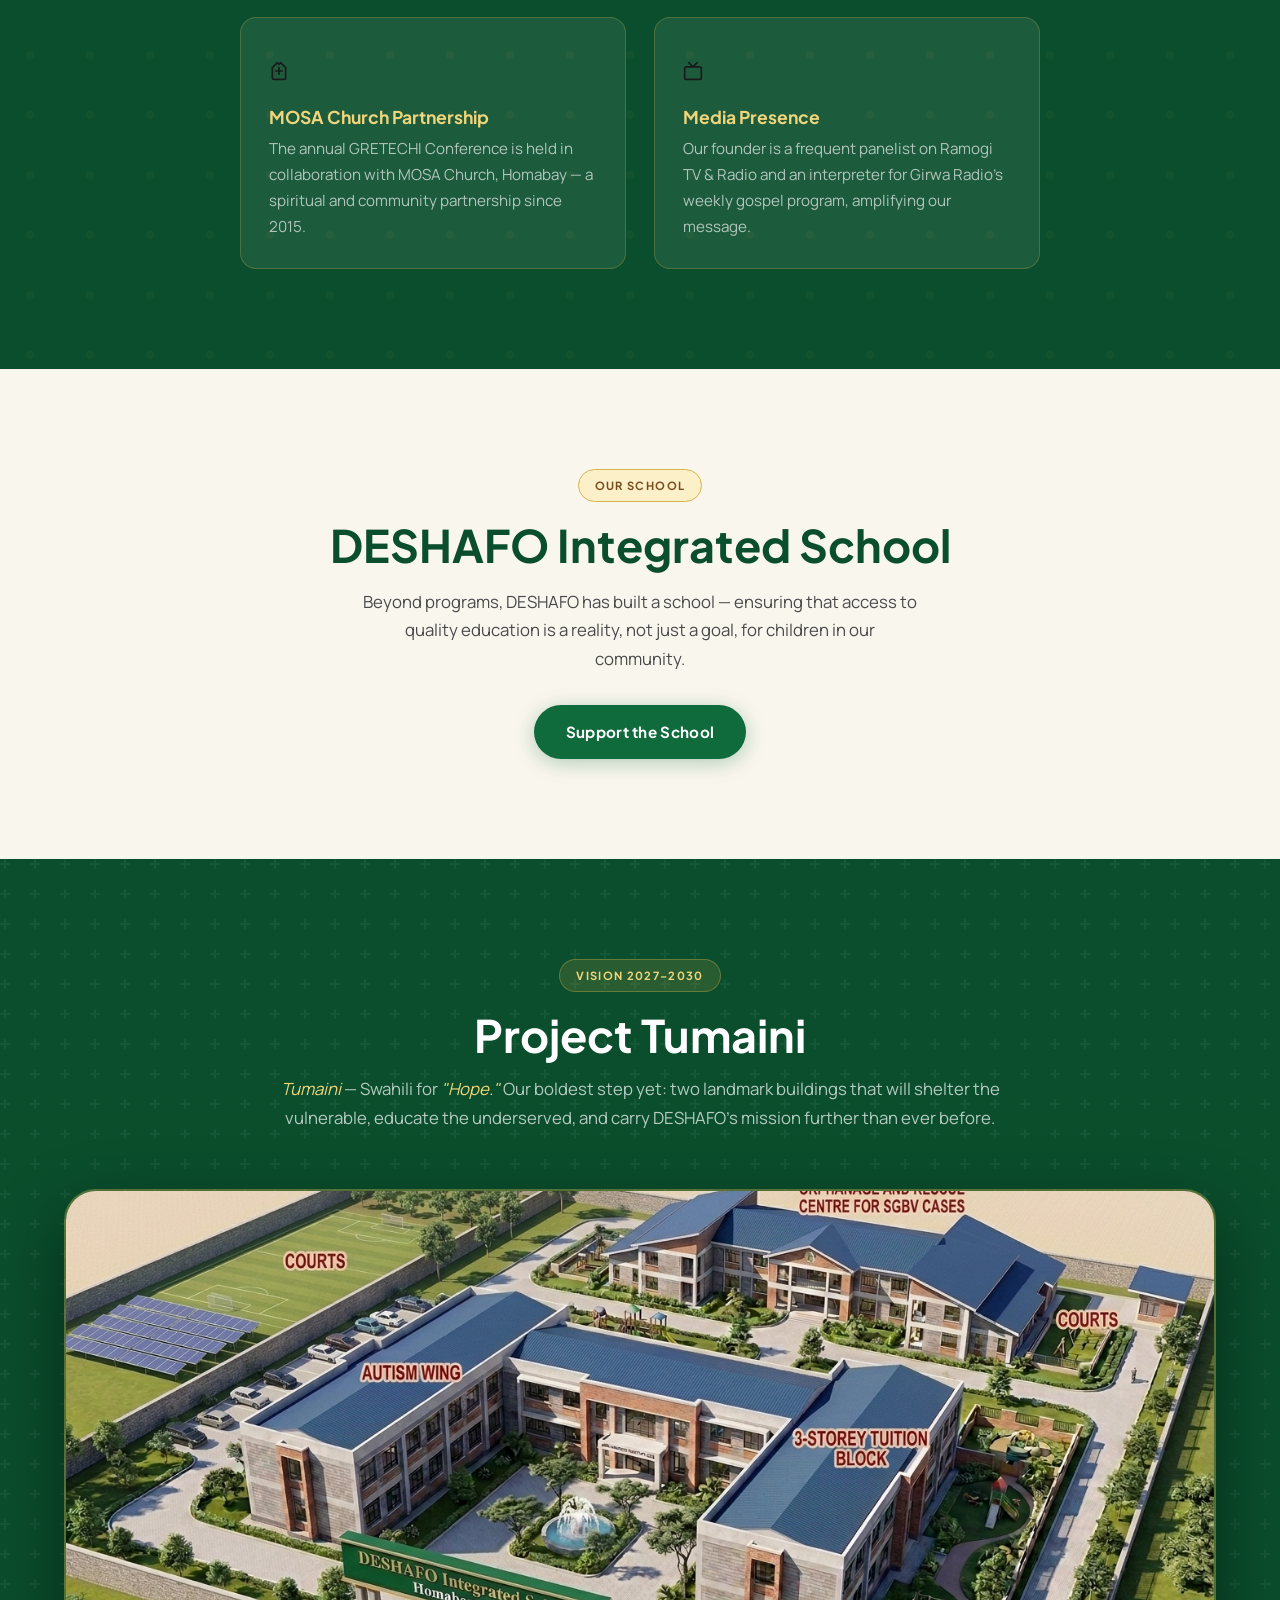
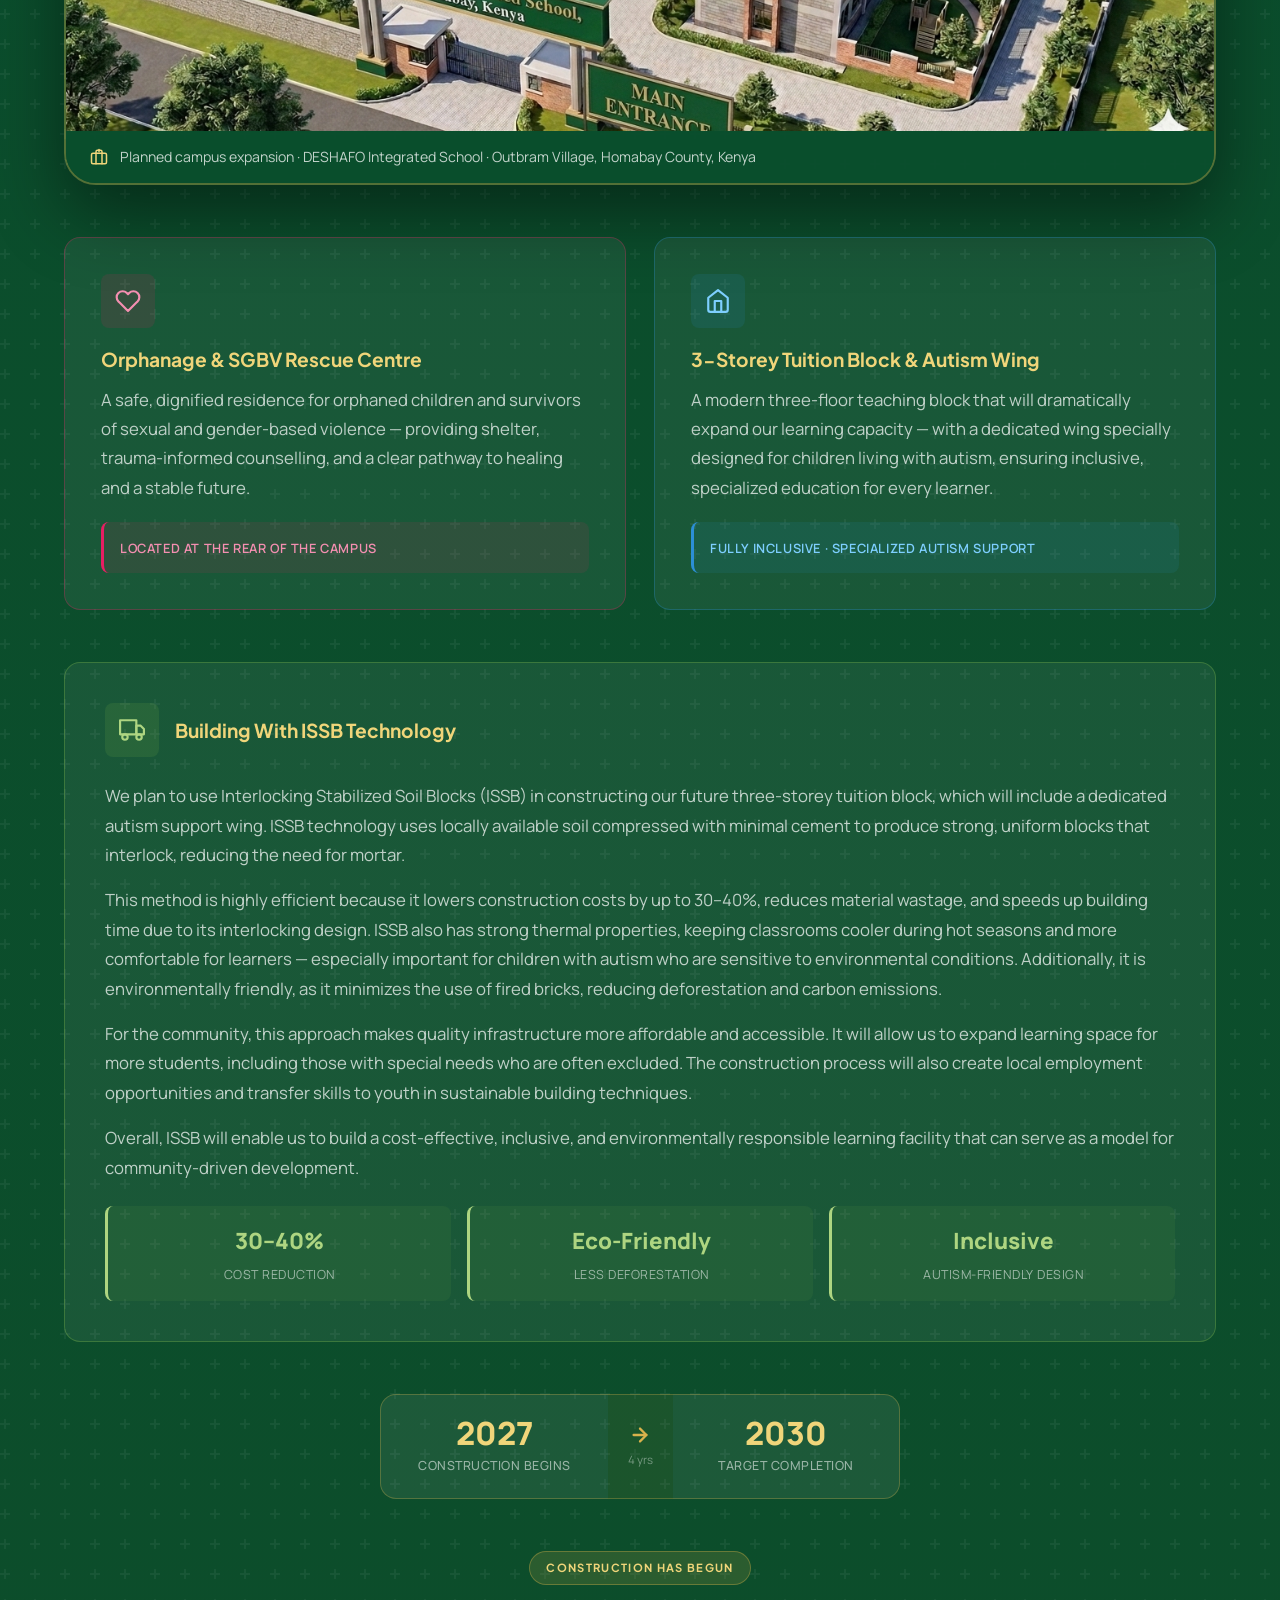
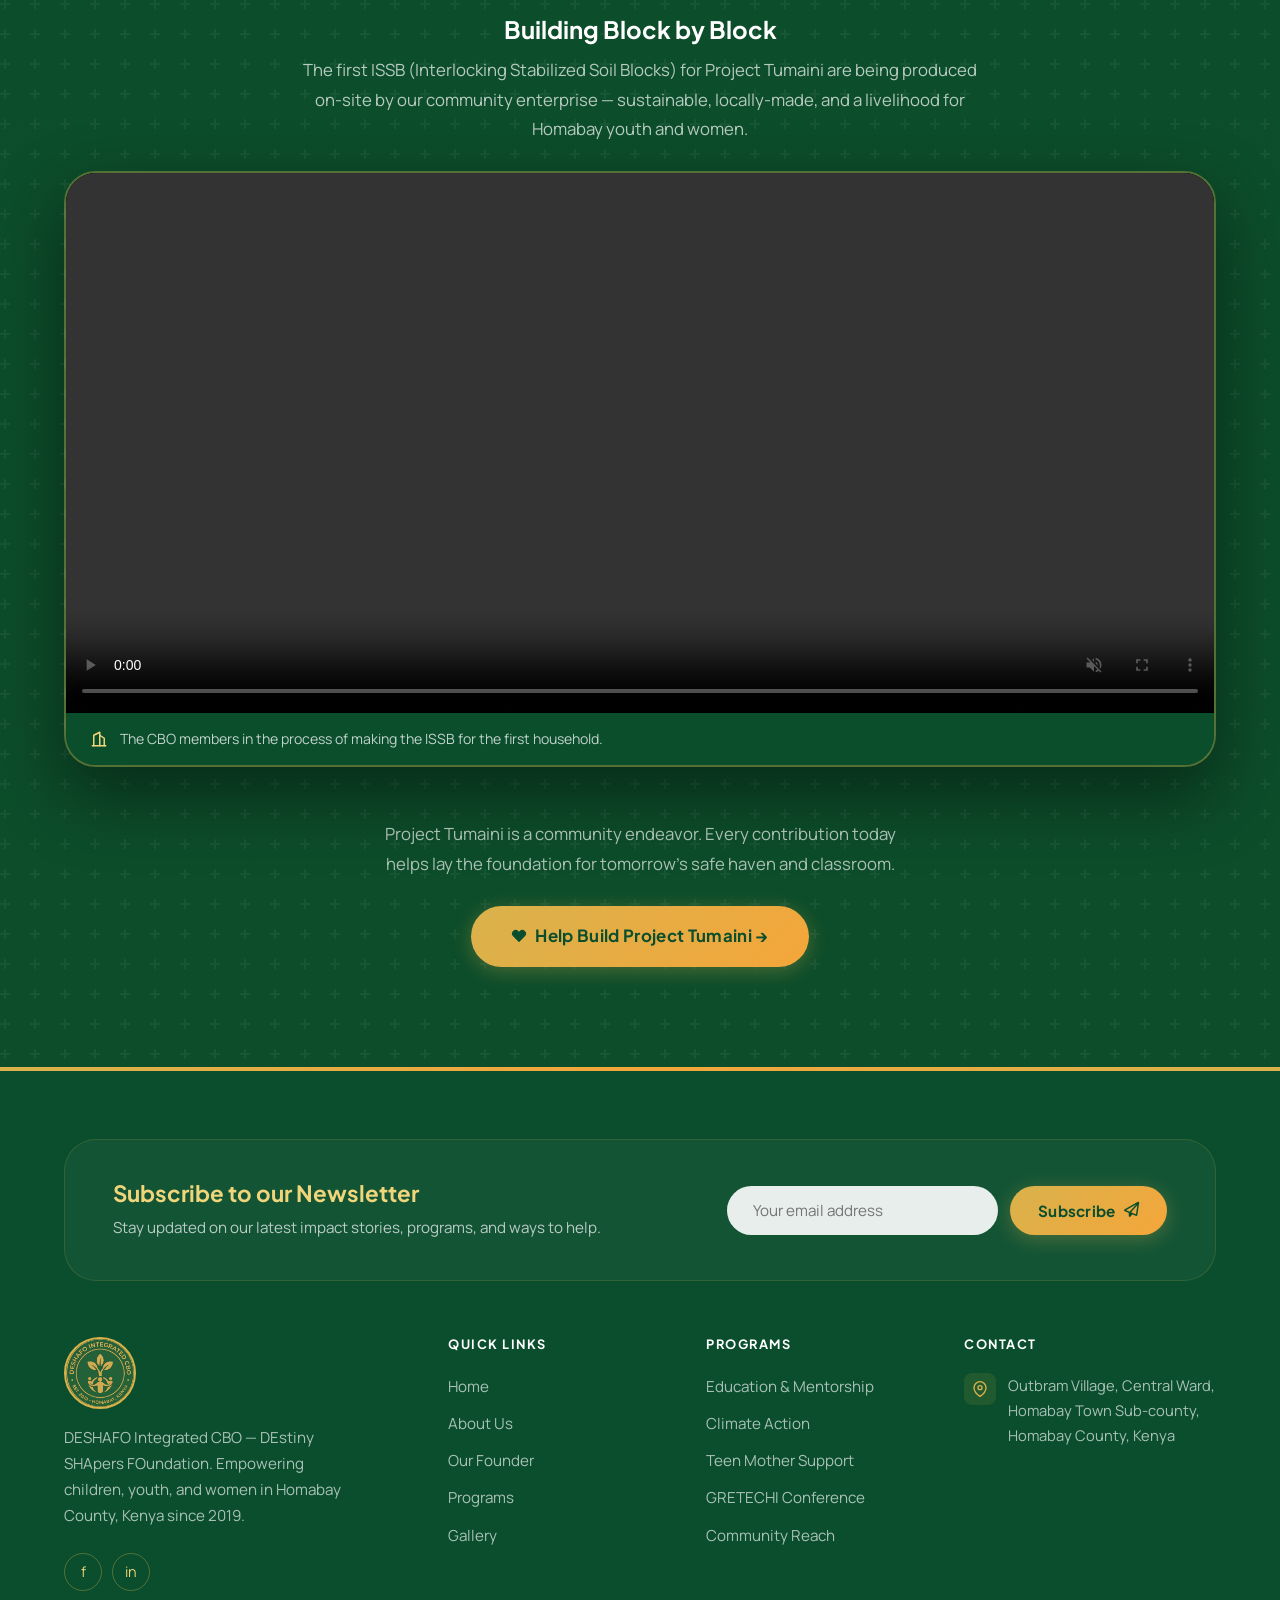
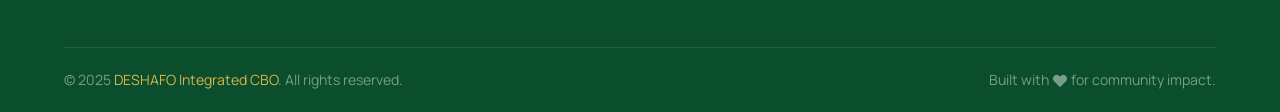
==== commit 8e8f7ee3: "Enhance SEO and accessibility across multiple pages; add structured data, preconnect links, and upda" ====
--- a/about.html
+++ b/about.html
@@ -22,6 +22,33 @@
   <meta name="twitter:title" content="About DESHAFO Integrated CBO" />
   <meta name="twitter:description" content="A Homa Bay County CBO supporting children, youth, teen mothers, women, and local families through education, mentorship, and climate action." />
   <meta name="twitter:image" content="https://deshafo.org/assets/images/community2.jpeg" />
+  <link rel="preconnect" href="https://cdnjs.cloudflare.com" crossorigin />
+  <link rel="dns-prefetch" href="https://cdnjs.cloudflare.com" />
+  <script type="application/ld+json">
+  {
+    "@context": "https://schema.org",
+    "@graph": [
+      {
+        "@type": "AboutPage",
+        "@id": "https://deshafo.org/about.html#webpage",
+        "url": "https://deshafo.org/about.html",
+        "name": "About DESHAFO Integrated CBO",
+        "description": "Learn about DESHAFO Integrated CBO, a Homa Bay County community organization founded in 2019 to support children, youth, teen mothers, women, and local families.",
+        "inLanguage": "en",
+        "primaryImageOfPage": "https://deshafo.org/assets/images/community2.jpeg",
+        "about": { "@id": "https://deshafo.org/#organization" },
+        "isPartOf": { "@id": "https://deshafo.org/#website" }
+      },
+      {
+        "@type": "BreadcrumbList",
+        "itemListElement": [
+          { "@type": "ListItem", "position": 1, "name": "Home", "item": "https://deshafo.org/" },
+          { "@type": "ListItem", "position": 2, "name": "About", "item": "https://deshafo.org/about.html" }
+        ]
+      }
+    ]
+  }
+  </script>
   <link rel="stylesheet" href="css/style.css?v=20250425" />
   <link rel="stylesheet" href="https://cdnjs.cloudflare.com/ajax/libs/font-awesome/6.5.0/css/all.min.css" integrity="sha512-Avb2QiuDEEvB4bZJYdft2mNjVShBftLdPG8FJ0V7irTLQ8Uo0qcPxh4Plq7G5tGm0rU+1SPhVotteLpBERwTkw==" crossorigin="anonymous" referrerpolicy="no-referrer" />
   <style>
@@ -395,6 +422,22 @@
       </div>
     </div>
 
+    <!-- Construction Has Begun -->
+    <div class="reveal" style="margin-bottom:52px;">
+      <div style="text-align:center;max-width:680px;margin:0 auto 28px;">
+        <span class="badge" style="background:rgba(217,178,76,0.15);color:var(--gold-light);border-color:rgba(217,178,76,0.35);">Construction Has Begun</span>
+        <h3 style="color:var(--white);font-size:1.5rem;margin:14px 0 12px;">Building Block by Block</h3>
+        <p style="color:rgba(255,255,255,0.7);line-height:1.75;">The first ISSB (Interlocking Stabilized Soil Blocks) for Project Tumaini are being produced on-site by our community enterprise — sustainable, locally-made, and a livelihood for Homabay youth and women.</p>
+      </div>
+      <div style="border-radius:var(--radius-lg);overflow:hidden;border:2px solid rgba(217,178,76,0.35);box-shadow:0 28px 72px rgba(0,0,0,0.45);">
+        <video src="assets/images/issb.mp4" controls muted playsinline preload="metadata" style="width:100%;display:block;max-height:540px;object-fit:cover;background:#000;"></video>
+        <div style="background:rgba(10,78,45,0.95);padding:14px 24px;display:flex;align-items:center;gap:12px;">
+          <svg xmlns="http://www.w3.org/2000/svg" width="18" height="18" viewBox="0 0 24 24" fill="none" stroke="var(--gold-light)" stroke-width="2" stroke-linecap="round" stroke-linejoin="round" style="flex-shrink:0;"><path d="M3 21h18"/><path d="M5 21V7l8-4v18"/><path d="M19 21V11l-6-4"/></svg>
+          <span style="color:rgba(255,255,255,0.75);font-size:0.88rem;">The CBO members in the process of making the ISSB for the first household.</span>
+        </div>
+      </div>
+    </div>
+
     <!-- CTA -->
     <div class="reveal" style="text-align:center;">
       <p style="color:rgba(255,255,255,0.65);max-width:520px;margin:0 auto 28px;line-height:1.75;">Project Tumaini is a community endeavor. Every contribution today helps lay the foundation for tomorrow's safe haven and classroom.</p>
--- a/css/style.css
+++ b/css/style.css
@@ -1767,12 +1767,13 @@
 .lightbox-next { right: max(24px, env(safe-area-inset-right, 24px)); }
 
 .lightbox-inner {
-  max-width: 90vw;
+  width: min(90vw, 1200px);
   max-height: 90vh;
   display: flex;
   flex-direction: column;
   align-items: center;
   justify-content: center;
+  margin: auto;
 }
 
 .lightbox-img {
@@ -1781,6 +1782,19 @@
   object-fit: contain;
   border-radius: var(--radius-sm);
   box-shadow: 0 32px 80px rgba(0,0,0,0.5);
+}
+
+.lightbox-video {
+  display: block;
+  width: 100%;
+  max-width: min(90vw, 1200px);
+  height: auto;
+  max-height: 80vh;
+  object-fit: contain;
+  background: #000;
+  border-radius: var(--radius-sm);
+  box-shadow: 0 32px 80px rgba(0,0,0,0.5);
+  margin: 0 auto;
 }
 
 .lightbox-caption {
@@ -1820,8 +1834,9 @@
   .gallery-card:not(.gallery-card-tall):not(.gallery-card-wide):not(.gallery-card-large) .gallery-card-inner img {
     min-height: 220px;
   }
-  .lightbox-inner { max-height: 85vh; }
+  .lightbox-inner { width: 95vw; max-height: 85vh; }
   .lightbox-img { max-height: 60vh; }
+  .lightbox-video { max-height: 60vh; max-width: 95vw; }
   .lightbox-nav {
     width: 40px;
     height: 40px;
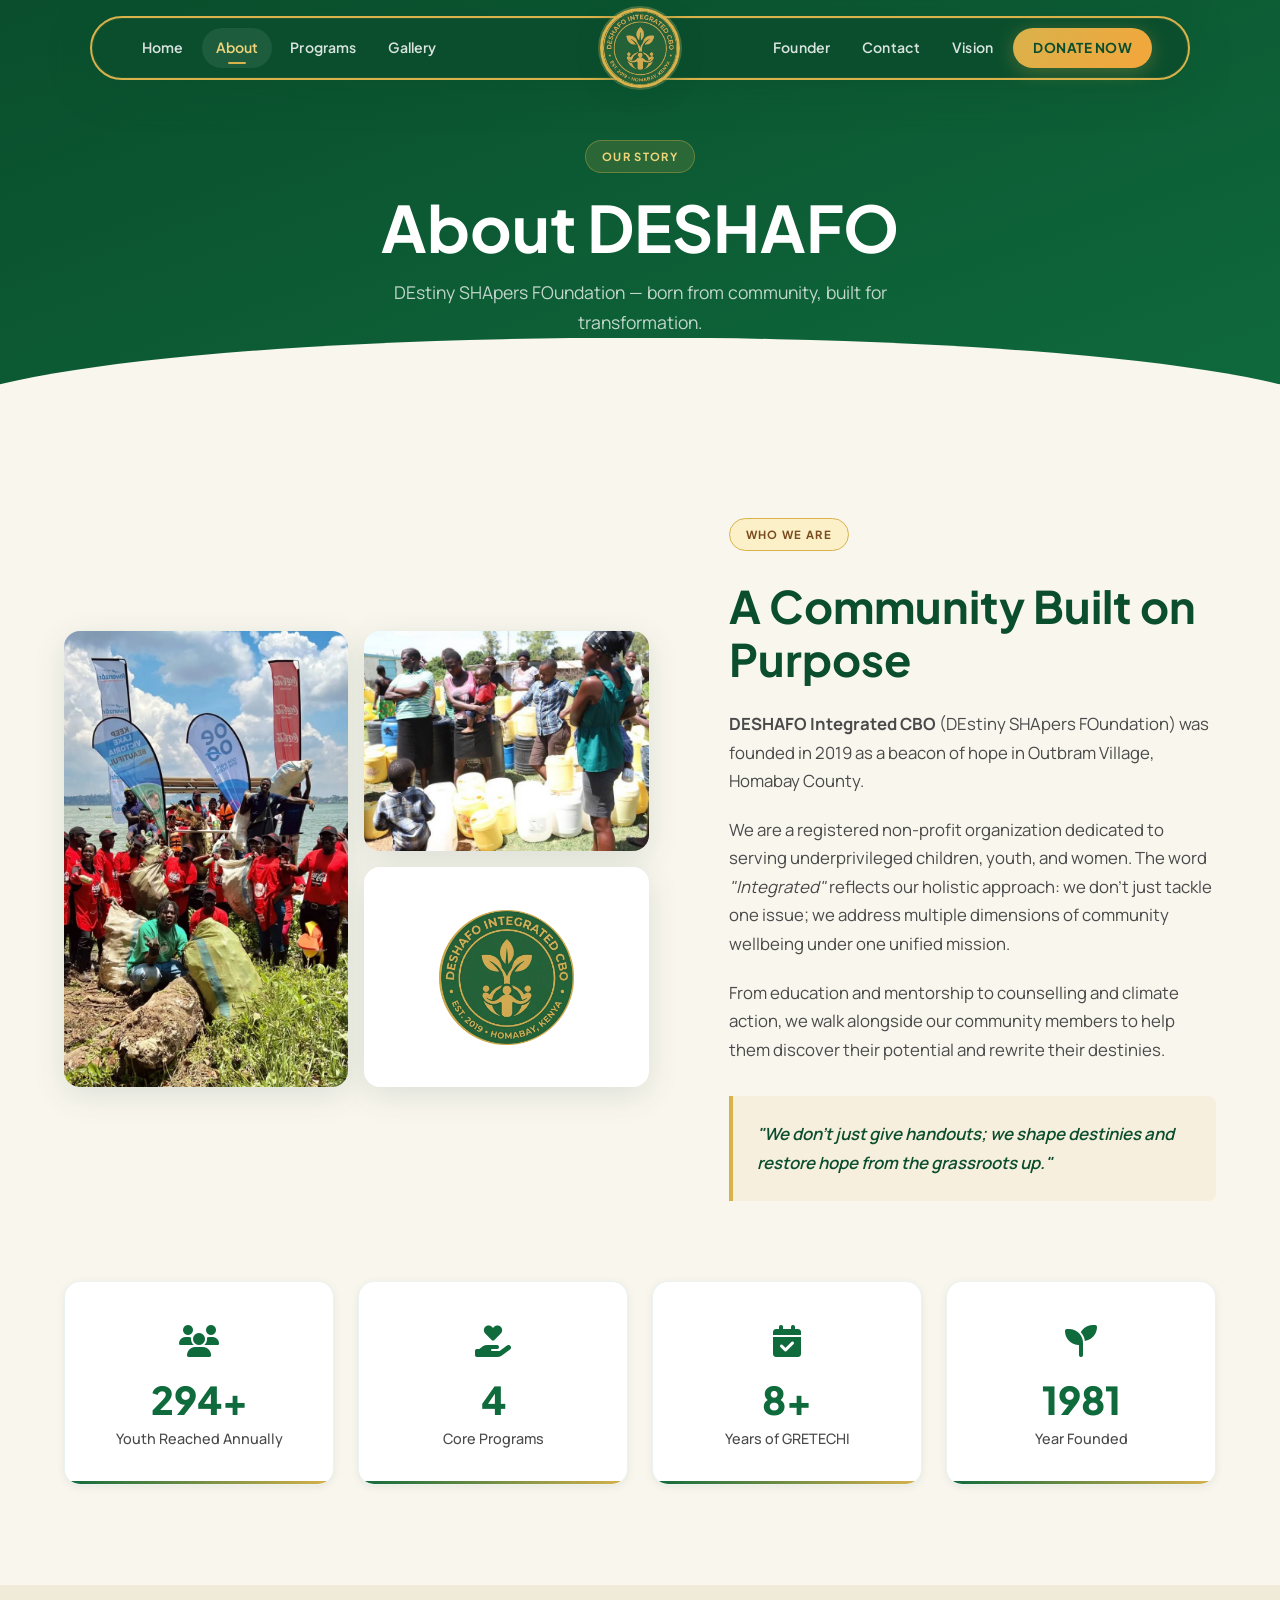
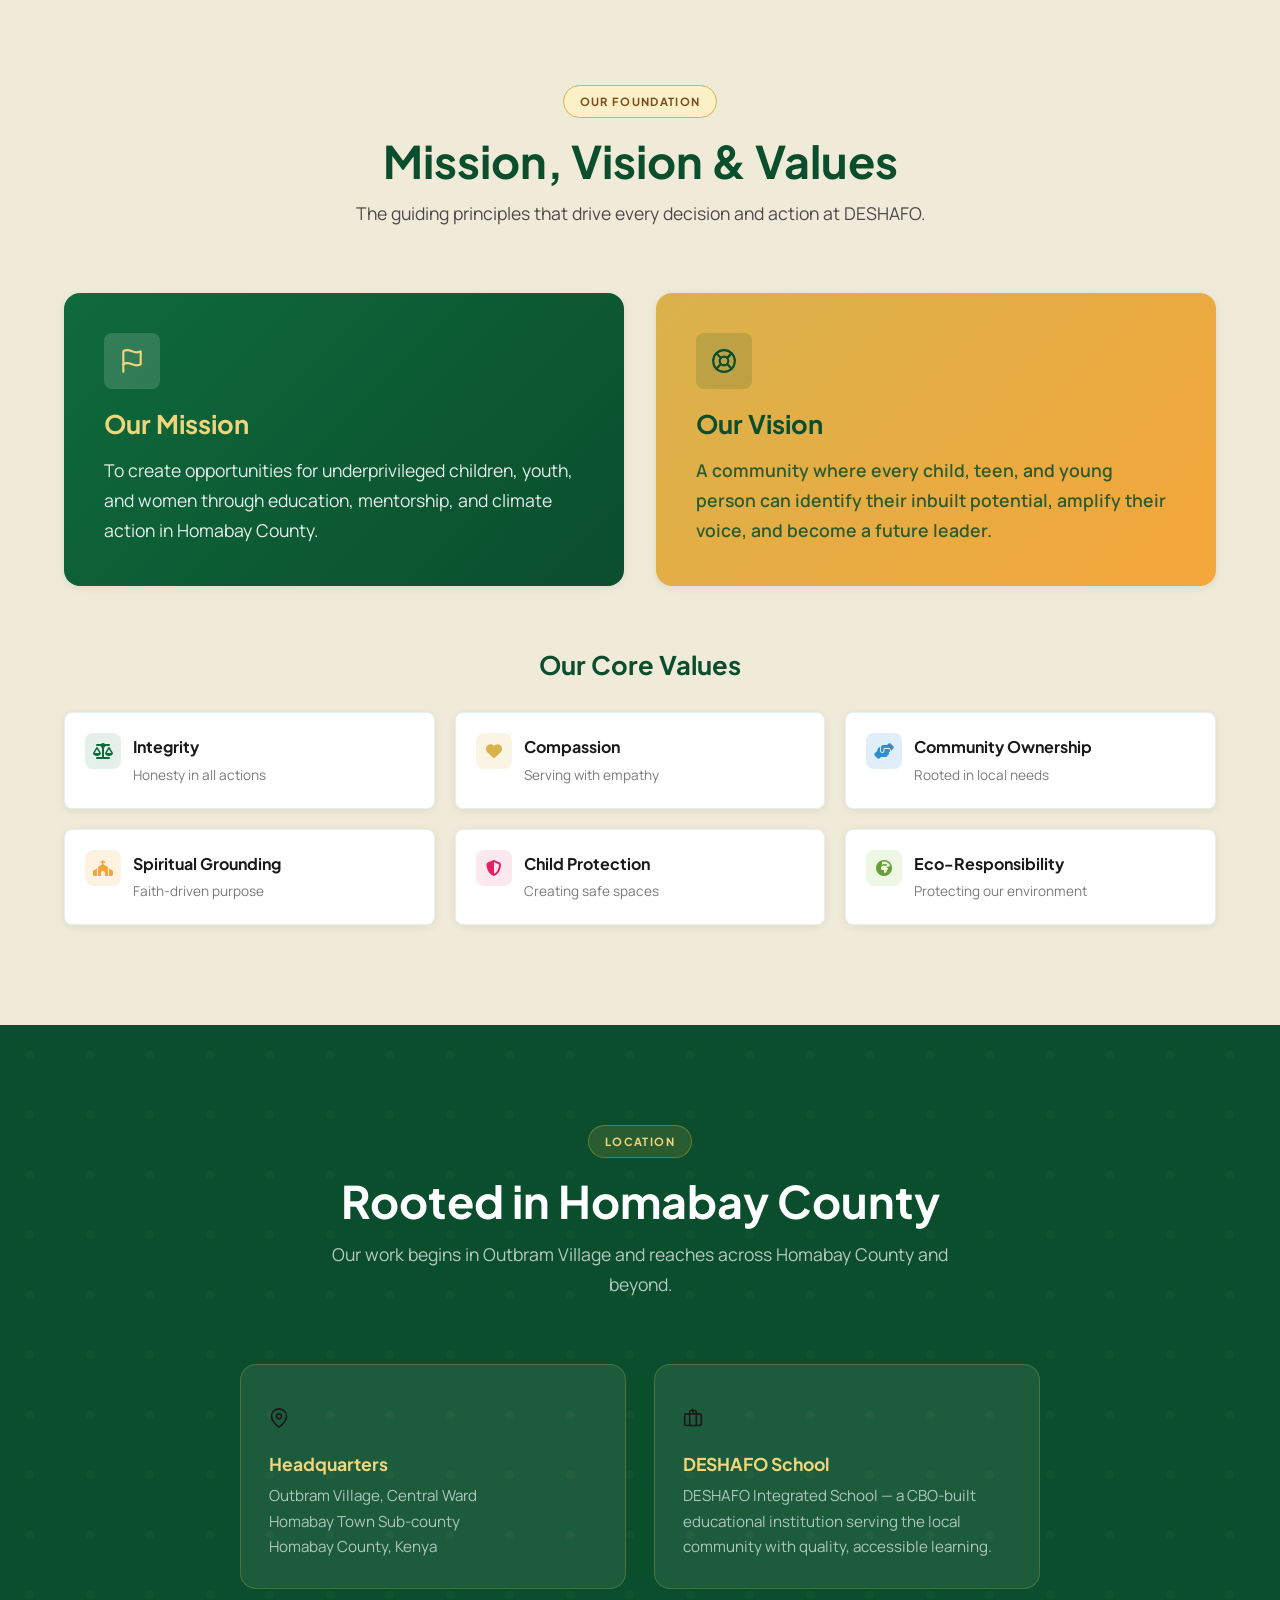
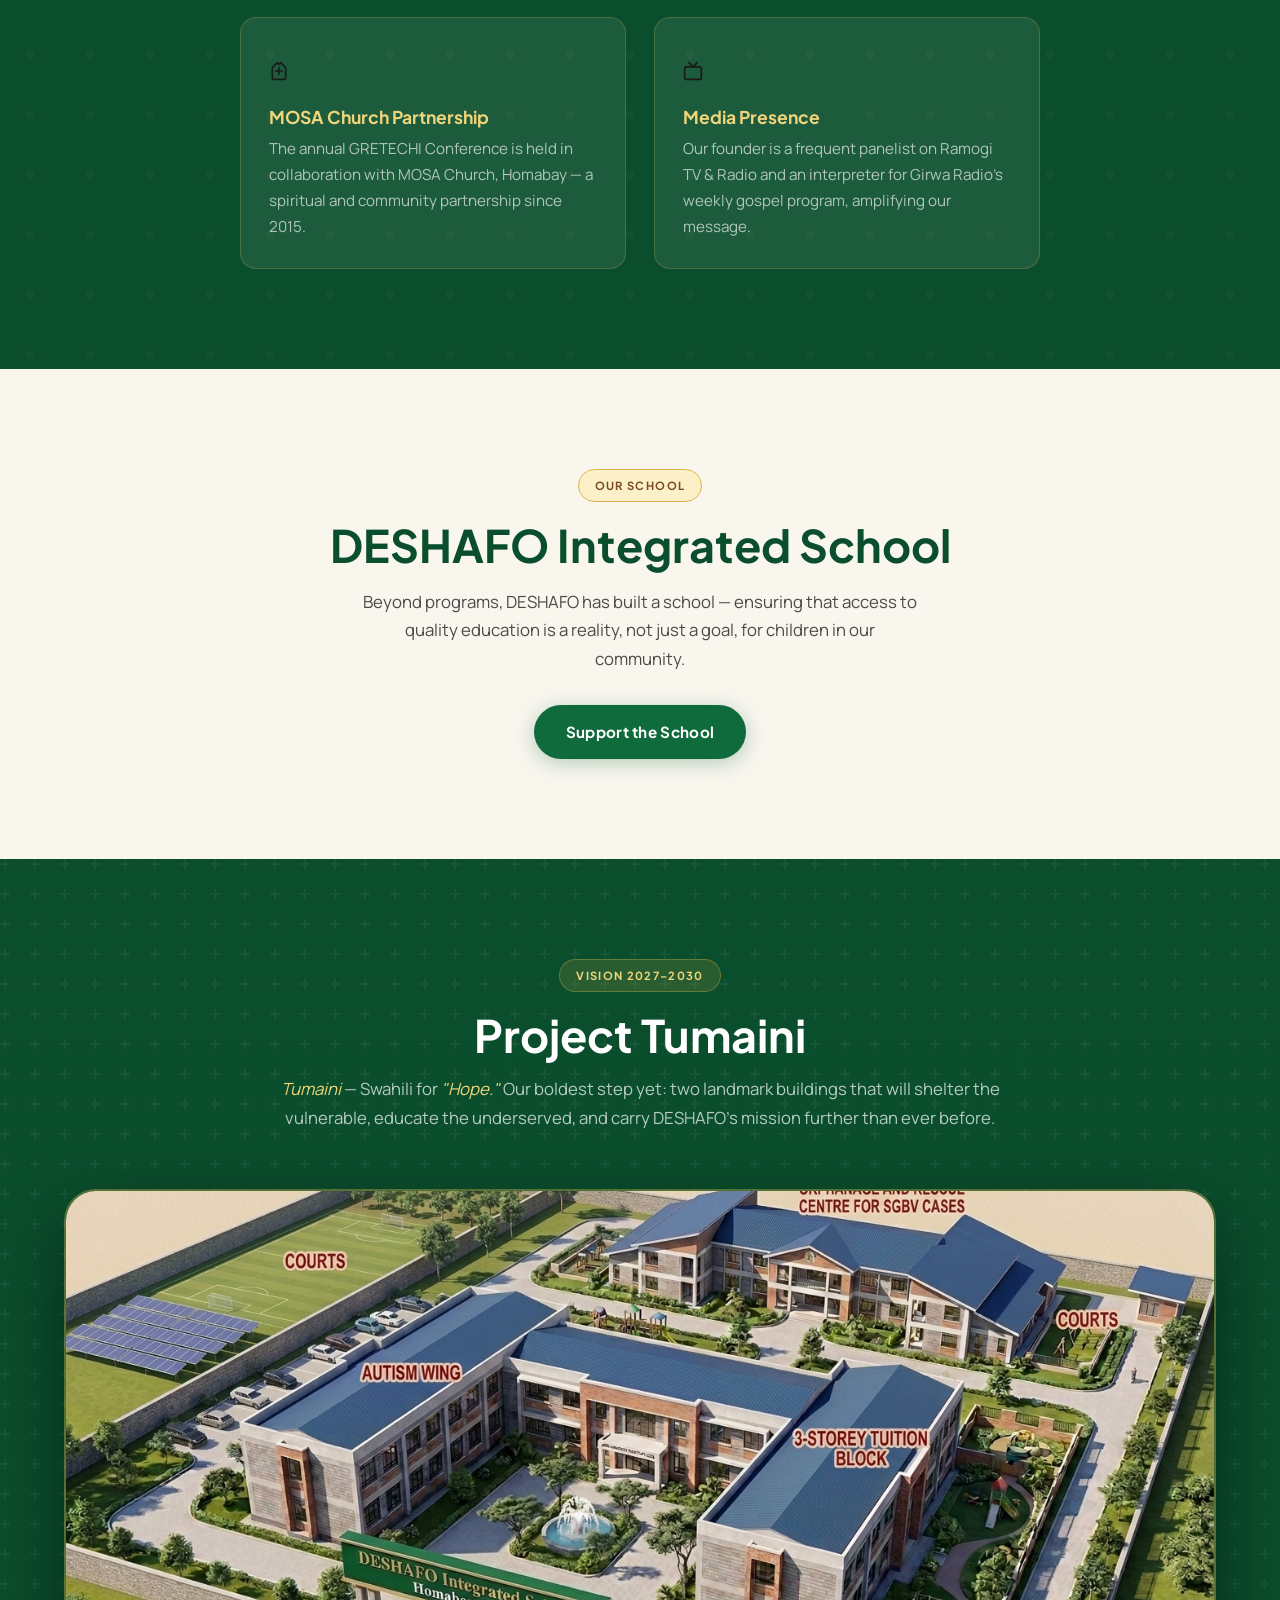
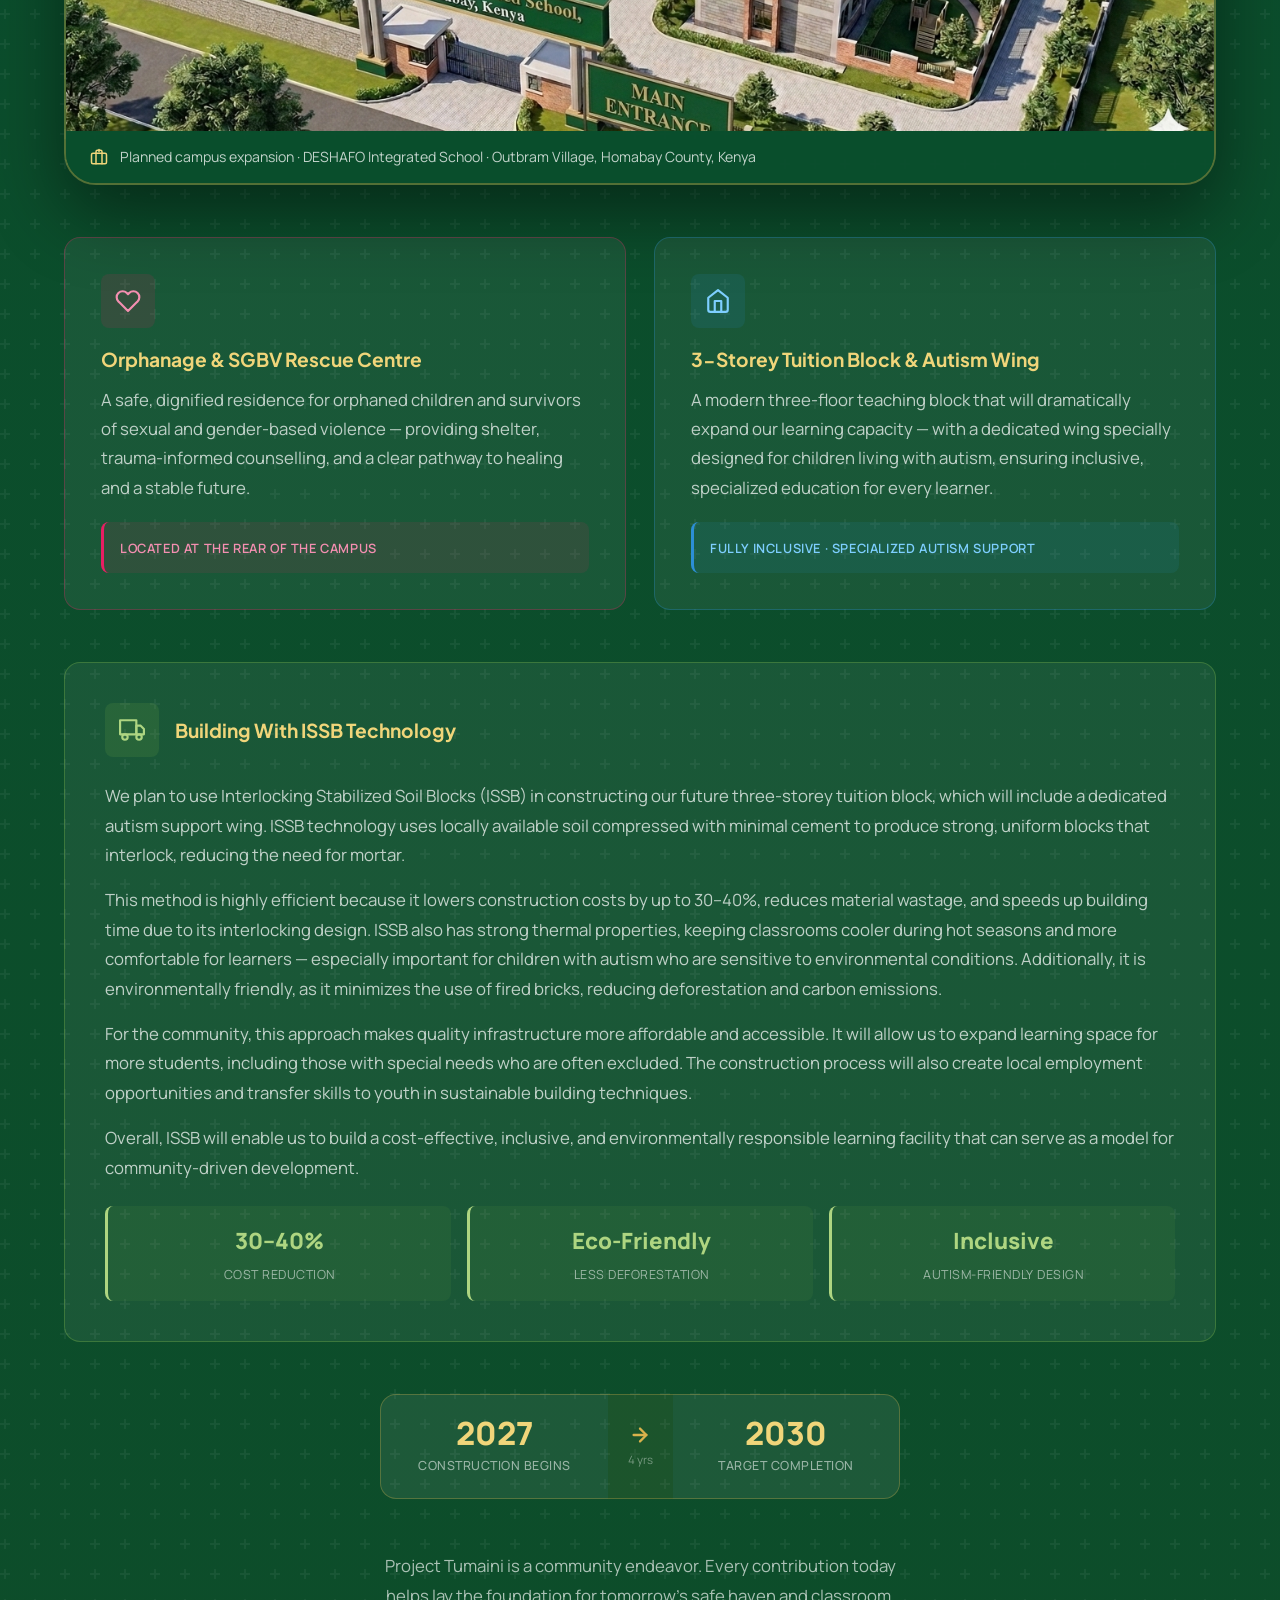
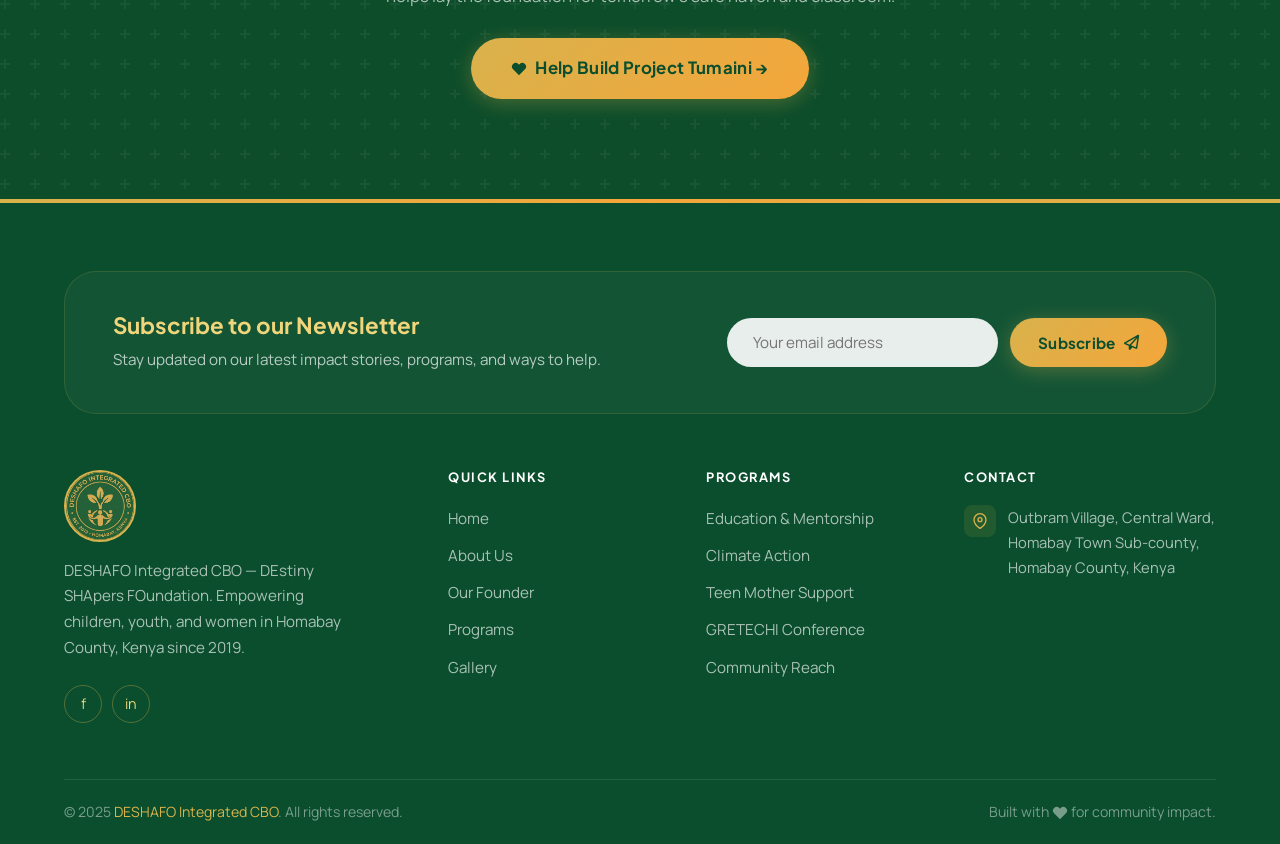
==== commit 329a5118: "Comment out video sections in multiple HTML files and adjust video styles in JavaScript for better r" ====
--- a/about.html
+++ b/about.html
@@ -423,6 +423,7 @@
     </div>
 
     <!-- Construction Has Begun -->
+    <!-- VIDEO BLOCK COMMENTED OUT
     <div class="reveal" style="margin-bottom:52px;">
       <div style="text-align:center;max-width:680px;margin:0 auto 28px;">
         <span class="badge" style="background:rgba(217,178,76,0.15);color:var(--gold-light);border-color:rgba(217,178,76,0.35);">Construction Has Begun</span>
@@ -437,6 +438,7 @@
         </div>
       </div>
     </div>
+    -->
 
     <!-- CTA -->
     <div class="reveal" style="text-align:center;">
--- a/css/style.css
+++ b/css/style.css
@@ -1786,12 +1786,8 @@
 
 .lightbox-video {
   display: block;
-  width: 100%;
-  max-width: min(90vw, 1200px);
-  height: auto;
-  max-height: 80vh;
+  background: #000;
   object-fit: contain;
-  background: #000;
   border-radius: var(--radius-sm);
   box-shadow: 0 32px 80px rgba(0,0,0,0.5);
   margin: 0 auto;
@@ -1836,7 +1832,6 @@
   }
   .lightbox-inner { width: 95vw; max-height: 85vh; }
   .lightbox-img { max-height: 60vh; }
-  .lightbox-video { max-height: 60vh; max-width: 95vw; }
   .lightbox-nav {
     width: 40px;
     height: 40px;
